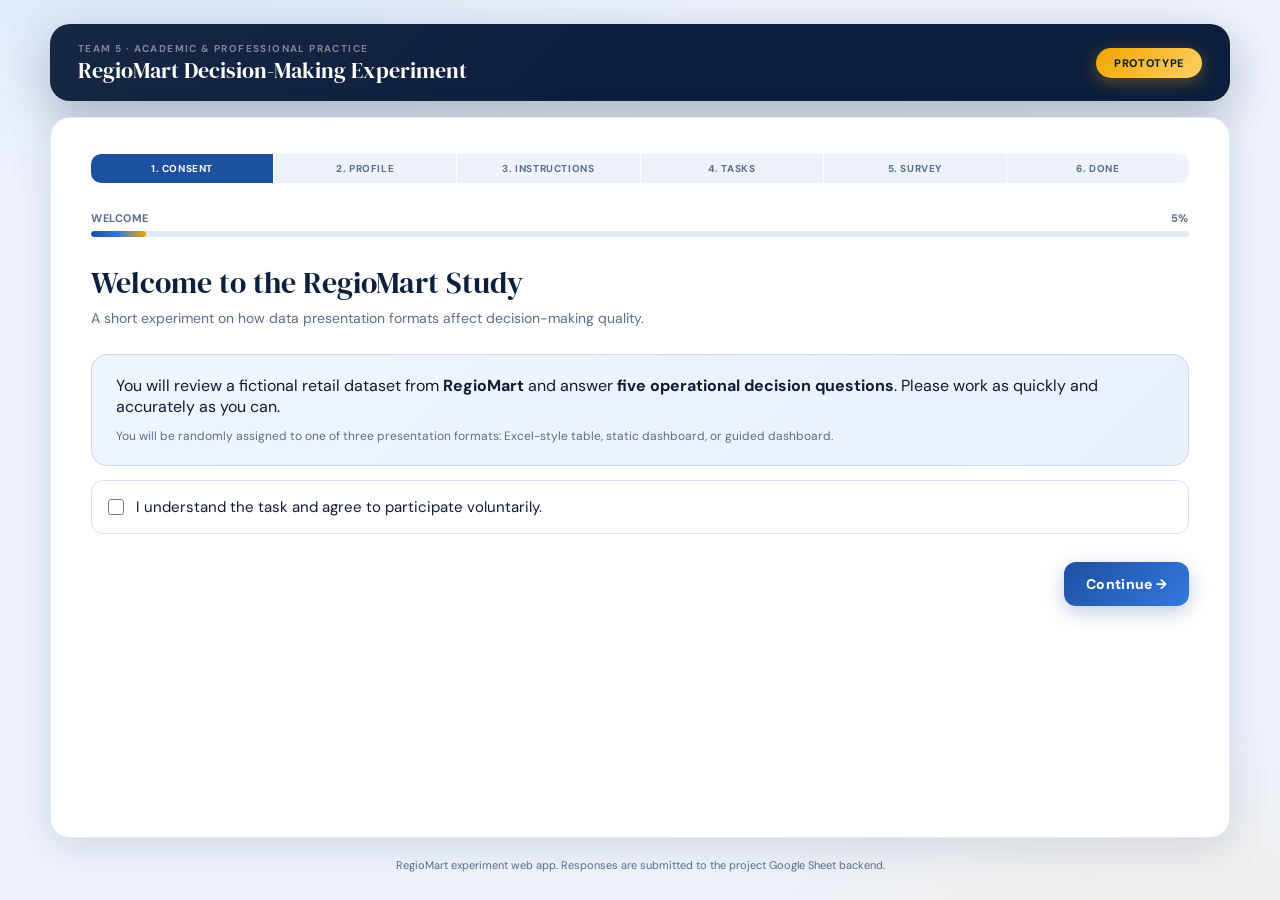
==== index.html @ dd73ac71 "Add files via upload" ====
<!DOCTYPE html>
<html lang="en">
<head>
<meta charset="UTF-8"/>
<meta name="viewport" content="width=device-width, initial-scale=1.0"/>
<title>RegioMart Decision-Making Experiment</title>
<link href="https://fonts.googleapis.com/css2?family=DM+Serif+Display:ital@0;1&family=DM+Sans:opsz,wght@9..40,300;9..40,400;9..40,500;9..40,700;9..40,800&display=swap" rel="stylesheet"/>
<style>
:root{
  --navy:#0d1f3c;
  --navy2:#162b50;
  --blue:#1e50a0;
  --blue2:#3478e0;
  --accent:#f0a500;
  --accent2:#ffd166;
  --teal:#0f9a8a;
  --rose:#e84855;
  --light:#f5f8ff;
  --mid:#d6e0f5;
  --text:#0f1c33;
  --muted:#5a6e8c;
  --card:#ffffff;
  --radius:20px;
  --shadow:0 8px 40px rgba(13,31,60,.13);
  --shadow-sm:0 2px 12px rgba(13,31,60,.08);
  --green:#10b981;
  --orange:#f59e0b;
  --red:#ef4444;
}
*{box-sizing:border-box;margin:0;padding:0}
html{scroll-behavior:smooth}
body{font-family:'DM Sans',system-ui,sans-serif;background:#eef3fc;color:var(--text);min-height:100vh;overflow-x:hidden}

/* ── ANIMATED BACKGROUND ── */
body::before{
  content:'';position:fixed;inset:0;z-index:-1;
  background:
    radial-gradient(ellipse 80% 60% at 10% -20%,rgba(52,120,224,.14) 0%,transparent 70%),
    radial-gradient(ellipse 60% 50% at 90% 110%,rgba(240,165,0,.10) 0%,transparent 60%),
    radial-gradient(ellipse 50% 70% at 60% 50%,rgba(15,154,138,.06) 0%,transparent 70%),
    #eef3fc;
}

/* ── SHELL ── */
.app-shell{max-width:1220px;margin:0 auto;min-height:100vh;padding:24px 20px;display:flex;flex-direction:column;gap:16px}

/* ── HEADER ── */
header{
  display:flex;align-items:center;justify-content:space-between;gap:16px;
  padding:18px 28px;background:var(--navy);
  border-radius:var(--radius);box-shadow:0 16px 48px rgba(13,31,60,.28);
  position:relative;overflow:hidden;
}
header::after{content:'';position:absolute;inset:0;background:linear-gradient(135deg,rgba(255,255,255,.04) 0%,transparent 50%);pointer-events:none}
.header-logo{display:flex;flex-direction:column;gap:2px}
.eyebrow{font-size:10px;font-weight:700;letter-spacing:.14em;text-transform:uppercase;color:rgba(255,255,255,.45)}
h1{font-family:'DM Serif Display',Georgia,serif;font-size:22px;color:#fff;font-weight:400;line-height:1.2}
.badge{
  padding:8px 18px;border-radius:999px;
  background:linear-gradient(135deg,var(--accent),var(--accent2));
  font-weight:800;font-size:11px;letter-spacing:.06em;text-transform:uppercase;
  color:var(--navy);white-space:nowrap;box-shadow:0 4px 16px rgba(240,165,0,.35);
}

/* ── MAIN CARD ── */
main{
  background:var(--card);border:1px solid rgba(214,224,245,.7);
  border-radius:var(--radius);box-shadow:var(--shadow);
  padding:36px 40px;flex:1;min-height:540px;
  animation:fadeUp .45s cubic-bezier(.22,1,.36,1) both;
}
@keyframes fadeUp{from{opacity:0;transform:translateY(16px)}to{opacity:1;transform:translateY(0)}}
main.flash{animation:fadeUp .35s cubic-bezier(.22,1,.36,1) both}

/* ── FOOTER ── */
footer{font-size:11px;color:var(--muted);text-align:center;padding:4px}

/* ── PROGRESS ── */
.progress-wrap{margin-bottom:28px}
.progress-label{display:flex;justify-content:space-between;font-size:11px;font-weight:700;color:var(--muted);letter-spacing:.05em;text-transform:uppercase;margin-bottom:6px}
.progress{height:6px;background:#e2eaf8;border-radius:999px;overflow:hidden}
.progress>div{height:100%;background:linear-gradient(90deg,var(--blue),var(--blue2),var(--accent));transition:width .6s cubic-bezier(.22,1,.36,1);border-radius:999px}

/* ── SECTION HEADING ── */
.section-head{margin-bottom:24px}
.section-head h2{font-family:'DM Serif Display',Georgia,serif;font-size:30px;font-weight:400;color:var(--navy);line-height:1.2;margin-bottom:6px}
.section-head p{color:var(--muted);font-size:14px;line-height:1.6}

/* ── CARDS ── */
.card{border-radius:16px;padding:20px 24px;margin:14px 0}
.card-info{background:linear-gradient(135deg,#f0f6ff,#e8f0fd);border:1px solid #c9dafb}
.card-warn{background:linear-gradient(135deg,#fffbf0,#fff4d6);border:1px solid #fde68a}
.card-success{background:linear-gradient(135deg,#f0fdf8,#dcfce7);border:1px solid #86efac}
.card-navy{background:var(--navy);color:#fff;border:none}
.card-navy .small{color:rgba(255,255,255,.55)}

/* ── FORM ELEMENTS ── */
label.field-label{display:block;font-weight:700;font-size:13px;letter-spacing:.03em;color:var(--navy);margin:18px 0 6px}
input[type="number"],input[type="text"],select,textarea{
  width:100%;padding:11px 14px;
  border:1.5px solid #d0dbf0;border-radius:12px;
  font-size:14px;font-family:inherit;color:var(--text);
  background:white;transition:border-color .2s,box-shadow .2s;outline:none;
  -webkit-appearance:none;appearance:none;
}
input[type="number"]:focus,select:focus,textarea:focus{border-color:var(--blue2);box-shadow:0 0 0 3px rgba(52,120,224,.12)}
input[type="range"]{padding:0;border:none;background:none;cursor:pointer;accent-color:var(--blue2)}
.range-row{display:flex;align-items:center;gap:10px}
.range-val{font-weight:800;color:var(--blue2);min-width:20px;text-align:center;font-size:16px}
input[type="checkbox"],input[type="radio"]{accent-color:var(--blue2);width:16px;height:16px;cursor:pointer;flex-shrink:0}
.grid{display:grid;grid-template-columns:repeat(2,1fr);gap:20px}
.grid3{display:grid;grid-template-columns:repeat(3,1fr);gap:16px}

/* ── RADIO GROUP ── */
.radio-group{display:flex;flex-direction:column;gap:8px;margin:12px 0}
.radio-option{
  display:flex;align-items:center;gap:12px;padding:12px 16px;
  border:1.5px solid #d6e0f5;border-radius:12px;cursor:pointer;
  transition:all .18s;background:white;font-size:14px;font-weight:500;
}
.radio-option:hover{border-color:var(--blue2);background:#f5f8ff}
.radio-option input[type="radio"]:checked ~ span{color:var(--blue2);font-weight:700}
.radio-option:has(input:checked){border-color:var(--blue2);background:linear-gradient(135deg,#f5f8ff,#eaf0fc);box-shadow:0 0 0 3px rgba(52,120,224,.1)}
.consent-row{display:flex;align-items:center;gap:12px;padding:16px;border:1.5px solid #d6e0f5;border-radius:12px;cursor:pointer;font-size:15px;background:white;transition:all .18s}
.consent-row:hover{border-color:var(--blue2);background:#f5f8ff}
.consent-row:has(input:checked){border-color:var(--teal);background:#f0fdf8}

/* ── ACTIONS ── */
.actions{display:flex;gap:12px;justify-content:flex-end;margin-top:28px;flex-wrap:wrap}
button{
  border:0;border-radius:12px;padding:13px 22px;
  font-weight:800;font-size:14px;cursor:pointer;
  font-family:inherit;letter-spacing:.02em;
  background:linear-gradient(135deg,var(--blue),var(--blue2));
  color:white;box-shadow:0 6px 20px rgba(30,80,160,.28);
  transition:all .18s;
}
button:hover{transform:translateY(-1px);box-shadow:0 10px 28px rgba(30,80,160,.38)}
button:active{transform:translateY(0)}
button.secondary{background:white;color:var(--blue);border:1.5px solid #d6e0f5;box-shadow:var(--shadow-sm)}
button.secondary:hover{background:#f5f8ff;box-shadow:0 6px 18px rgba(13,31,60,.12)}
button.accent-btn{background:linear-gradient(135deg,var(--accent),var(--accent2));color:var(--navy);box-shadow:0 6px 20px rgba(240,165,0,.32)}
button:disabled{opacity:.4;cursor:not-allowed;transform:none}

/* ── SMALL TEXT ── */
.small{font-size:12px;color:var(--muted);line-height:1.5}
.caption{font-size:11px;color:var(--muted);font-weight:600;text-transform:uppercase;letter-spacing:.08em}

/* ── TABLE ── */
.table-wrap{max-height:450px;overflow:auto;border:1.5px solid #d6e0f5;border-radius:14px;background:white;margin-top:8px}
.table-wrap::-webkit-scrollbar{width:6px;height:6px}
.table-wrap::-webkit-scrollbar-track{background:#f0f4fa}
.table-wrap::-webkit-scrollbar-thumb{background:#b0c0de;border-radius:3px}
table{border-collapse:collapse;width:100%;font-size:12.5px}
thead th{position:sticky;top:0;background:var(--navy);color:white;padding:10px 12px;border-right:1px solid rgba(255,255,255,.12);text-align:left;z-index:2;font-weight:700;letter-spacing:.04em;font-size:11px;text-transform:uppercase}
thead th:last-child{border-right:none}
td{padding:8px 12px;border-bottom:1px solid #eef2fb;text-align:right;white-space:nowrap;font-size:13px;font-variant-numeric:tabular-nums}
td.left{text-align:left}
tr:nth-child(even) td{background:#f8faff}
tr:hover td{background:#eef3fc}
.table-info{display:flex;align-items:center;gap:8px;font-size:12px;color:var(--muted);margin-bottom:8px}
.table-info span{background:#e8f0fd;padding:3px 10px;border-radius:999px;font-weight:700;color:var(--blue)}

/* ── DASHBOARD ── */
.dashboard{display:grid;grid-template-columns:repeat(2,1fr);gap:16px;margin-top:10px}
.chart-card{border:1.5px solid #dbe8f8;border-radius:16px;padding:18px;background:white;box-shadow:var(--shadow-sm)}
.chart-title{font-weight:800;color:var(--navy);font-size:14px;margin-bottom:2px}
.chart-sub{font-size:11px;color:var(--muted);margin-bottom:14px;font-weight:500}

/* ── BAR CHART ── */
.bar-row{display:grid;grid-template-columns:110px 1fr 80px;gap:8px;align-items:center;margin:7px 0;font-size:12px}
.bar-track{height:24px;background:#eef2fb;border-radius:999px;overflow:hidden;position:relative}
.bar{height:100%;border-radius:999px;position:relative;transition:width .8s cubic-bezier(.22,1,.36,1)}
.bar-positive{background:linear-gradient(90deg,var(--blue),var(--blue2))}
.bar-negative{background:linear-gradient(90deg,var(--rose),#f87171)}
.bar-val{font-weight:700;text-align:right;font-variant-numeric:tabular-nums;font-size:12px;color:var(--navy)}

/* ── LINE CHART (SVG-based) ── */
.line-chart-svg{width:100%;height:160px}

/* ── KPI GRID ── */
.kpi-grid{display:grid;grid-template-columns:repeat(2,1fr);gap:10px}
.kpi{border:1.5px solid #e2eaf8;border-radius:14px;padding:14px;background:linear-gradient(135deg,#f8faff,white)}
.kpi span{display:block;font-size:11px;color:var(--muted);font-weight:600;text-transform:uppercase;letter-spacing:.06em;margin-bottom:4px}
.kpi strong{font-size:22px;font-family:'DM Serif Display',serif;color:var(--navy);font-weight:400}
.kpi.highlight{border-color:var(--accent);background:linear-gradient(135deg,#fffbf0,white)}
.kpi.highlight strong{color:var(--orange)}

/* ── TABS ── */
.tabs{display:flex;gap:8px;flex-wrap:wrap;margin:0 0 16px;padding:6px;background:#f0f4fd;border-radius:14px}
.tab{
  background:transparent;color:var(--muted);box-shadow:none;
  border:none;padding:9px 18px;font-size:13px;font-weight:700;
  border-radius:10px;transition:all .18s;
}
.tab:hover{background:white;color:var(--navy);transform:none;box-shadow:var(--shadow-sm)}
.tab.active{background:white;color:var(--navy);box-shadow:var(--shadow-sm)}

/* ── TASK LAYOUT ── */
.task-layout{display:grid;grid-template-columns:minmax(0,1.5fr) 340px;gap:20px;align-items:start}
.question-box{
  position:sticky;top:16px;
  border:2px solid var(--blue);border-radius:20px;padding:24px;background:white;
  box-shadow:0 12px 40px rgba(30,80,160,.14);
}
.question-box .q-badge{
  display:inline-block;font-size:10px;font-weight:800;letter-spacing:.1em;text-transform:uppercase;
  background:var(--blue);color:white;padding:4px 12px;border-radius:999px;margin-bottom:12px;
}
.question-box h2{font-family:'DM Serif Display',serif;font-size:18px;color:var(--navy);margin-bottom:10px;line-height:1.4;font-weight:400}
.question-box .q-text{font-size:13.5px;line-height:1.65;color:var(--text);margin-bottom:16px}

/* ── LIKERT ── */
.likert-table{border:1.5px solid #d6e0f5;border-radius:14px;overflow:hidden;margin-bottom:10px}
.likert-head{display:grid;grid-template-columns:1fr repeat(7,46px);gap:0;background:var(--navy);color:white;padding:10px 12px;font-size:11px;font-weight:700;text-transform:uppercase;letter-spacing:.05em}
.likert-head .scale-labels{display:contents}
.likert-line{display:grid;grid-template-columns:1fr repeat(7,46px);gap:0;align-items:center;border-bottom:1px solid #e5ebf8;padding:12px}
.likert-line:last-child{border-bottom:none}
.likert-line:nth-child(even){background:#f8faff}
.likert-line .stmt{font-size:13px;font-weight:500;padding-right:12px;line-height:1.4}
.likert-line label{display:flex;flex-direction:column;align-items:center;gap:4px;cursor:pointer;font-size:11px;color:var(--muted);font-weight:600}
.likert-line label input{margin:0}
.likert-line label:has(input:checked){color:var(--blue2)}
.likert-line label:has(input:checked) input{transform:scale(1.3)}

/* ── RESULT BOX ── */
.result-box{
  background:var(--navy);border-radius:14px;padding:18px;
  white-space:pre-wrap;font-family:'Courier New',monospace;font-size:11.5px;
  color:#7dd3fc;max-height:280px;overflow:auto;line-height:1.7;
}
.result-box::-webkit-scrollbar{width:5px}
.result-box::-webkit-scrollbar-thumb{background:#3478e0;border-radius:3px}

/* ── SCORE DISPLAY ── */
.score-ring{position:relative;width:100px;height:100px;margin:0 auto 16px}
.score-ring svg{transform:rotate(-90deg)}
.score-ring .score-num{
  position:absolute;inset:0;display:flex;flex-direction:column;
  align-items:center;justify-content:center;
  font-family:'DM Serif Display',serif;font-size:28px;color:var(--navy);
}
.score-ring .score-num small{font-family:'DM Sans',sans-serif;font-size:11px;color:var(--muted);font-weight:700}
.accuracy-pills{display:flex;gap:8px;flex-wrap:wrap;margin-top:10px}
.pill{padding:5px 12px;border-radius:999px;font-size:11px;font-weight:700}
.pill-correct{background:#dcfce7;color:#166534}
.pill-wrong{background:#fee2e2;color:#991b1b}

/* ── STEP INDICATOR ── */
.step-row{display:flex;gap:0;margin-bottom:28px;overflow:hidden;border-radius:10px}
.step{flex:1;text-align:center;padding:8px 4px;font-size:10px;font-weight:700;letter-spacing:.06em;text-transform:uppercase;color:var(--muted);background:#eef2fb;transition:all .3s;border-right:1px solid white}
.step:last-child{border-right:none}
.step.done{background:#dbe8fd;color:var(--blue2)}
.step.active{background:var(--blue);color:white}

/* ── STORE MATRIX (task 3 helper) ── */
.matrix-row{display:grid;grid-template-columns:120px 1fr 1fr;gap:8px;align-items:center;font-size:12px;margin:6px 0}
.matrix-label{font-weight:700;color:var(--navy)}
.matrix-bar-wrap{position:relative;height:20px;background:#eef2fb;border-radius:999px;overflow:hidden}
.matrix-bar{height:100%;border-radius:999px;transition:width .8s cubic-bezier(.22,1,.36,1)}
.matrix-bar-g{background:linear-gradient(90deg,#10b981,#34d399)}
.matrix-bar-m{background:linear-gradient(90deg,var(--blue),var(--blue2))}
.above-avg{background:#dcfce7!important}
.below-avg{background:#fee2e2!important}
.avg-line{position:absolute;top:0;bottom:0;width:2px;background:rgba(0,0,0,.25);z-index:2}

/* ── TOOLTIPS ── */
[title]{cursor:help}

/* ── MEDIA QUERIES ── */
@media(max-width:900px){
  .grid,.grid3,.dashboard,.task-layout{grid-template-columns:1fr}
  .question-box{position:static}
  main{padding:24px 20px}
  h1{font-size:18px}
  .likert-head,.likert-line{grid-template-columns:1fr repeat(7,34px)}
}
@media(max-width:600px){
  .step span{display:none}
  .likert-head,.likert-line{grid-template-columns:1fr repeat(7,30px)}
}
</style>
</head>
<body>
<div class="app-shell">
  <header>
    <div class="header-logo">
      <p class="eyebrow">Team 5 · Academic &amp; Professional Practice</p>
      <h1>RegioMart Decision-Making Experiment</h1>
    </div>
    <div class="badge" id="conditionBadge">Prototype</div>
  </header>
  <main id="app"></main>
  <footer>RegioMart experiment web app. Responses are submitted to the project Google Sheet backend.</footer>
</div>

<script>
/* ─── BACKEND ─── */
const BACKEND_URL = "https://script.google.com/macros/s/AKfycbzRyeLxjzHSgNPFyncv-MfCMDbLCQV4NZy-WnodPyzgGUsQu6GjiVgRd9yRqo3adKxP/exec";

/* ─── DATA ─── */
const REGIOMART_DATA=[{"Store":"Bremen-1","Region":"North","Month":"Jan","ProductCategory":"Electronics","UnitsSold":454,"Revenue":90800,"Costs":63560,"Inventory":161},{"Store":"Bremen-1","Region":"North","Month":"Jan","ProductCategory":"Apparel","UnitsSold":609,"Revenue":30450,"Costs":18270,"Inventory":225},{"Store":"Bremen-1","Region":"North","Month":"Jan","ProductCategory":"Groceries","UnitsSold":2163,"Revenue":21630,"Costs":17304,"Inventory":396},{"Store":"Bremen-1","Region":"North","Month":"Jan","ProductCategory":"Home","UnitsSold":293,"Revenue":23440,"Costs":16408,"Inventory":164},{"Store":"Bremen-1","Region":"North","Month":"Feb","ProductCategory":"Electronics","UnitsSold":429,"Revenue":85800,"Costs":60060,"Inventory":187},{"Store":"Bremen-1","Region":"North","Month":"Feb","ProductCategory":"Apparel","UnitsSold":583,"Revenue":29150,"Costs":17490,"Inventory":215},{"Store":"Bremen-1","Region":"North","Month":"Feb","ProductCategory":"Groceries","UnitsSold":2163,"Revenue":21630,"Costs":17304,"Inventory":422},{"Store":"Bremen-1","Region":"North","Month":"Feb","ProductCategory":"Home","UnitsSold":292,"Revenue":23360,"Costs":16352,"Inventory":165},{"Store":"Bremen-1","Region":"North","Month":"Mar","ProductCategory":"Electronics","UnitsSold":422,"Revenue":84400,"Costs":59080,"Inventory":194},{"Store":"Bremen-1","Region":"North","Month":"Mar","ProductCategory":"Apparel","UnitsSold":597,"Revenue":29850,"Costs":17910,"Inventory":238},{"Store":"Bremen-1","Region":"North","Month":"Mar","ProductCategory":"Groceries","UnitsSold":2212,"Revenue":22120,"Costs":17696,"Inventory":390},{"Store":"Bremen-1","Region":"North","Month":"Mar","ProductCategory":"Home","UnitsSold":295,"Revenue":23600,"Costs":16520,"Inventory":140},{"Store":"Bremen-1","Region":"North","Month":"Apr","ProductCategory":"Electronics","UnitsSold":424,"Revenue":84800,"Costs":59360,"Inventory":181},{"Store":"Bremen-1","Region":"North","Month":"Apr","ProductCategory":"Apparel","UnitsSold":592,"Revenue":29600,"Costs":17760,"Inventory":223},{"Store":"Bremen-1","Region":"North","Month":"Apr","ProductCategory":"Groceries","UnitsSold":2260,"Revenue":22600,"Costs":18080,"Inventory":411},{"Store":"Bremen-1","Region":"North","Month":"Apr","ProductCategory":"Home","UnitsSold":283,"Revenue":22640,"Costs":15848,"Inventory":154},{"Store":"Bremen-1","Region":"North","Month":"May","ProductCategory":"Electronics","UnitsSold":399,"Revenue":79800,"Costs":55860,"Inventory":182},{"Store":"Bremen-1","Region":"North","Month":"May","ProductCategory":"Apparel","UnitsSold":604,"Revenue":30200,"Costs":18120,"Inventory":212},{"Store":"Bremen-1","Region":"North","Month":"May","ProductCategory":"Groceries","UnitsSold":2230,"Revenue":22300,"Costs":17840,"Inventory":424},{"Store":"Bremen-1","Region":"North","Month":"May","ProductCategory":"Home","UnitsSold":283,"Revenue":22640,"Costs":15848,"Inventory":154},{"Store":"Bremen-1","Region":"North","Month":"Jun","ProductCategory":"Electronics","UnitsSold":389,"Revenue":77800,"Costs":54460,"Inventory":178},{"Store":"Bremen-1","Region":"North","Month":"Jun","ProductCategory":"Apparel","UnitsSold":612,"Revenue":30600,"Costs":18360,"Inventory":249},{"Store":"Bremen-1","Region":"North","Month":"Jun","ProductCategory":"Groceries","UnitsSold":2251,"Revenue":22510,"Costs":18008,"Inventory":413},{"Store":"Bremen-1","Region":"North","Month":"Jun","ProductCategory":"Home","UnitsSold":291,"Revenue":23280,"Costs":16296,"Inventory":134},{"Store":"Bremen-1","Region":"North","Month":"Jul","ProductCategory":"Electronics","UnitsSold":378,"Revenue":75600,"Costs":52920,"Inventory":174},{"Store":"Bremen-1","Region":"North","Month":"Jul","ProductCategory":"Apparel","UnitsSold":610,"Revenue":30500,"Costs":18300,"Inventory":215},{"Store":"Bremen-1","Region":"North","Month":"Jul","ProductCategory":"Groceries","UnitsSold":2247,"Revenue":22470,"Costs":17976,"Inventory":396},{"Store":"Bremen-1","Region":"North","Month":"Jul","ProductCategory":"Home","UnitsSold":288,"Revenue":23040,"Costs":16128,"Inventory":159},{"Store":"Bremen-1","Region":"North","Month":"Aug","ProductCategory":"Electronics","UnitsSold":381,"Revenue":76200,"Costs":53340,"Inventory":183},{"Store":"Bremen-1","Region":"North","Month":"Aug","ProductCategory":"Apparel","UnitsSold":588,"Revenue":29400,"Costs":17640,"Inventory":232},{"Store":"Bremen-1","Region":"North","Month":"Aug","ProductCategory":"Groceries","UnitsSold":2162,"Revenue":21620,"Costs":17296,"Inventory":407},{"Store":"Bremen-1","Region":"North","Month":"Aug","ProductCategory":"Home","UnitsSold":294,"Revenue":23520,"Costs":16464,"Inventory":134},{"Store":"Bremen-1","Region":"North","Month":"Sep","ProductCategory":"Electronics","UnitsSold":371,"Revenue":74200,"Costs":51940,"Inventory":170},{"Store":"Bremen-1","Region":"North","Month":"Sep","ProductCategory":"Apparel","UnitsSold":601,"Revenue":30050,"Costs":18030,"Inventory":225},{"Store":"Bremen-1","Region":"North","Month":"Sep","ProductCategory":"Groceries","UnitsSold":2156,"Revenue":21560,"Costs":17248,"Inventory":414},{"Store":"Bremen-1","Region":"North","Month":"Sep","ProductCategory":"Home","UnitsSold":286,"Revenue":22880,"Costs":16016,"Inventory":170},{"Store":"Bremen-1","Region":"North","Month":"Oct","ProductCategory":"Electronics","UnitsSold":362,"Revenue":72400,"Costs":50680,"Inventory":174},{"Store":"Bremen-1","Region":"North","Month":"Oct","ProductCategory":"Apparel","UnitsSold":607,"Revenue":30350,"Costs":18210,"Inventory":213},{"Store":"Bremen-1","Region":"North","Month":"Oct","ProductCategory":"Groceries","UnitsSold":2164,"Revenue":21640,"Costs":17312,"Inventory":1025},{"Store":"Bremen-1","Region":"North","Month":"Oct","ProductCategory":"Home","UnitsSold":295,"Revenue":23600,"Costs":16520,"Inventory":155},{"Store":"Bremen-1","Region":"North","Month":"Nov","ProductCategory":"Electronics","UnitsSold":343,"Revenue":68600,"Costs":48020,"Inventory":173},{"Store":"Bremen-1","Region":"North","Month":"Nov","ProductCategory":"Apparel","UnitsSold":615,"Revenue":30750,"Costs":18450,"Inventory":246},{"Store":"Bremen-1","Region":"North","Month":"Nov","ProductCategory":"Groceries","UnitsSold":2250,"Revenue":22500,"Costs":18000,"Inventory":410},{"Store":"Bremen-1","Region":"North","Month":"Nov","ProductCategory":"Home","UnitsSold":285,"Revenue":22800,"Costs":15960,"Inventory":161},{"Store":"Bremen-1","Region":"North","Month":"Dec","ProductCategory":"Electronics","UnitsSold":335,"Revenue":67000,"Costs":46900,"Inventory":189},{"Store":"Bremen-1","Region":"North","Month":"Dec","ProductCategory":"Apparel","UnitsSold":587,"Revenue":29350,"Costs":17610,"Inventory":218},{"Store":"Bremen-1","Region":"North","Month":"Dec","ProductCategory":"Groceries","UnitsSold":2167,"Revenue":21670,"Costs":17336,"Inventory":425},{"Store":"Bremen-1","Region":"North","Month":"Dec","ProductCategory":"Home","UnitsSold":291,"Revenue":23280,"Costs":16296,"Inventory":167},{"Store":"Hamburg-1","Region":"North","Month":"Jan","ProductCategory":"Electronics","UnitsSold":470,"Revenue":94000,"Costs":62980,"Inventory":197},{"Store":"Hamburg-1","Region":"North","Month":"Jan","ProductCategory":"Apparel","UnitsSold":626,"Revenue":31300,"Costs":17841,"Inventory":224},{"Store":"Hamburg-1","Region":"North","Month":"Jan","ProductCategory":"Groceries","UnitsSold":2178,"Revenue":21780,"Costs":17424,"Inventory":412},{"Store":"Hamburg-1","Region":"North","Month":"Jan","ProductCategory":"Home","UnitsSold":298,"Revenue":23840,"Costs":16688,"Inventory":166},{"Store":"Hamburg-1","Region":"North","Month":"Feb","ProductCategory":"Electronics","UnitsSold":458,"Revenue":91600,"Costs":61372,"Inventory":188},{"Store":"Hamburg-1","Region":"North","Month":"Feb","ProductCategory":"Apparel","UnitsSold":607,"Revenue":30350,"Costs":17300,"Inventory":219},{"Store":"Hamburg-1","Region":"North","Month":"Feb","ProductCategory":"Groceries","UnitsSold":2195,"Revenue":21950,"Costs":17560,"Inventory":405},{"Store":"Hamburg-1","Region":"North","Month":"Feb","ProductCategory":"Home","UnitsSold":297,"Revenue":23760,"Costs":16632,"Inventory":140},{"Store":"Hamburg-1","Region":"North","Month":"Mar","ProductCategory":"Electronics","UnitsSold":454,"Revenue":90800,"Costs":60836,"Inventory":196},{"Store":"Hamburg-1","Region":"North","Month":"Mar","ProductCategory":"Apparel","UnitsSold":618,"Revenue":30900,"Costs":17613,"Inventory":231},{"Store":"Hamburg-1","Region":"North","Month":"Mar","ProductCategory":"Groceries","UnitsSold":2218,"Revenue":22180,"Costs":17744,"Inventory":399},{"Store":"Hamburg-1","Region":"North","Month":"Mar","ProductCategory":"Home","UnitsSold":304,"Revenue":24320,"Costs":17024,"Inventory":145},{"Store":"Hamburg-1","Region":"North","Month":"Apr","ProductCategory":"Electronics","UnitsSold":449,"Revenue":89800,"Costs":60166,"Inventory":178},{"Store":"Hamburg-1","Region":"North","Month":"Apr","ProductCategory":"Apparel","UnitsSold":611,"Revenue":30550,"Costs":17414,"Inventory":223},{"Store":"Hamburg-1","Region":"North","Month":"Apr","ProductCategory":"Groceries","UnitsSold":2245,"Revenue":22450,"Costs":17960,"Inventory":408},{"Store":"Hamburg-1","Region":"North","Month":"Apr","ProductCategory":"Home","UnitsSold":295,"Revenue":23600,"Costs":16520,"Inventory":162},{"Store":"Hamburg-1","Region":"North","Month":"May","ProductCategory":"Electronics","UnitsSold":438,"Revenue":87600,"Costs":58692,"Inventory":192},{"Store":"Hamburg-1","Region":"North","Month":"May","ProductCategory":"Apparel","UnitsSold":622,"Revenue":31100,"Costs":17727,"Inventory":216},{"Store":"Hamburg-1","Region":"North","Month":"May","ProductCategory":"Groceries","UnitsSold":2231,"Revenue":22310,"Costs":17848,"Inventory":423},{"Store":"Hamburg-1","Region":"North","Month":"May","ProductCategory":"Home","UnitsSold":301,"Revenue":24080,"Costs":16856,"Inventory":150},{"Store":"Hamburg-1","Region":"North","Month":"Jun","ProductCategory":"Electronics","UnitsSold":432,"Revenue":86400,"Costs":57888,"Inventory":185},{"Store":"Hamburg-1","Region":"North","Month":"Jun","ProductCategory":"Apparel","UnitsSold":624,"Revenue":31200,"Costs":17784,"Inventory":240},{"Store":"Hamburg-1","Region":"North","Month":"Jun","ProductCategory":"Groceries","UnitsSold":2228,"Revenue":22280,"Costs":17824,"Inventory":411},{"Store":"Hamburg-1","Region":"North","Month":"Jun","ProductCategory":"Home","UnitsSold":299,"Revenue":23920,"Costs":16744,"Inventory":139},{"Store":"Hamburg-1","Region":"North","Month":"Jul","ProductCategory":"Electronics","UnitsSold":440,"Revenue":88000,"Costs":58960,"Inventory":180},{"Store":"Hamburg-1","Region":"North","Month":"Jul","ProductCategory":"Apparel","UnitsSold":632,"Revenue":31600,"Costs":18012,"Inventory":220},{"Store":"Hamburg-1","Region":"North","Month":"Jul","ProductCategory":"Groceries","UnitsSold":2214,"Revenue":22140,"Costs":17712,"Inventory":407},{"Store":"Hamburg-1","Region":"North","Month":"Jul","ProductCategory":"Home","UnitsSold":302,"Revenue":24160,"Costs":16912,"Inventory":156},{"Store":"Hamburg-1","Region":"North","Month":"Aug","ProductCategory":"Electronics","UnitsSold":435,"Revenue":87000,"Costs":58290,"Inventory":188},{"Store":"Hamburg-1","Region":"North","Month":"Aug","ProductCategory":"Apparel","UnitsSold":625,"Revenue":31250,"Costs":17813,"Inventory":235},{"Store":"Hamburg-1","Region":"North","Month":"Aug","ProductCategory":"Groceries","UnitsSold":2207,"Revenue":22070,"Costs":17656,"Inventory":399},{"Store":"Hamburg-1","Region":"North","Month":"Aug","ProductCategory":"Home","UnitsSold":297,"Revenue":23760,"Costs":16632,"Inventory":141},{"Store":"Hamburg-1","Region":"North","Month":"Sep","ProductCategory":"Electronics","UnitsSold":428,"Revenue":85600,"Costs":57352,"Inventory":175},{"Store":"Hamburg-1","Region":"North","Month":"Sep","ProductCategory":"Apparel","UnitsSold":619,"Revenue":30950,"Costs":17642,"Inventory":222},{"Store":"Hamburg-1","Region":"North","Month":"Sep","ProductCategory":"Groceries","UnitsSold":2195,"Revenue":21950,"Costs":17560,"Inventory":412},{"Store":"Hamburg-1","Region":"North","Month":"Sep","ProductCategory":"Home","UnitsSold":294,"Revenue":23520,"Costs":16464,"Inventory":168},{"Store":"Hamburg-1","Region":"North","Month":"Oct","ProductCategory":"Electronics","UnitsSold":420,"Revenue":84000,"Costs":56280,"Inventory":183},{"Store":"Hamburg-1","Region":"North","Month":"Oct","ProductCategory":"Apparel","UnitsSold":614,"Revenue":30700,"Costs":17499,"Inventory":210},{"Store":"Hamburg-1","Region":"North","Month":"Oct","ProductCategory":"Groceries","UnitsSold":2202,"Revenue":22020,"Costs":17616,"Inventory":402},{"Store":"Hamburg-1","Region":"North","Month":"Oct","ProductCategory":"Home","UnitsSold":298,"Revenue":23840,"Costs":16688,"Inventory":157},{"Store":"Hamburg-1","Region":"North","Month":"Nov","ProductCategory":"Electronics","UnitsSold":408,"Revenue":81600,"Costs":54672,"Inventory":178},{"Store":"Hamburg-1","Region":"North","Month":"Nov","ProductCategory":"Apparel","UnitsSold":620,"Revenue":31000,"Costs":17670,"Inventory":242},{"Store":"Hamburg-1","Region":"North","Month":"Nov","ProductCategory":"Groceries","UnitsSold":2220,"Revenue":22200,"Costs":17760,"Inventory":408},{"Store":"Hamburg-1","Region":"North","Month":"Nov","ProductCategory":"Home","UnitsSold":291,"Revenue":23280,"Costs":16296,"Inventory":165},{"Store":"Hamburg-1","Region":"North","Month":"Dec","ProductCategory":"Electronics","UnitsSold":398,"Revenue":79600,"Costs":53332,"Inventory":192},{"Store":"Hamburg-1","Region":"North","Month":"Dec","ProductCategory":"Apparel","UnitsSold":610,"Revenue":30500,"Costs":17385,"Inventory":225},{"Store":"Hamburg-1","Region":"North","Month":"Dec","ProductCategory":"Groceries","UnitsSold":2180,"Revenue":21800,"Costs":17440,"Inventory":418},{"Store":"Hamburg-1","Region":"North","Month":"Dec","ProductCategory":"Home","UnitsSold":296,"Revenue":23680,"Costs":16576,"Inventory":160},{"Store":"Frankfurt-1","Region":"Central","Month":"Jan","ProductCategory":"Electronics","UnitsSold":461,"Revenue":92200,"Costs":64540,"Inventory":188},{"Store":"Frankfurt-1","Region":"Central","Month":"Jan","ProductCategory":"Apparel","UnitsSold":598,"Revenue":29900,"Costs":17940,"Inventory":220},{"Store":"Frankfurt-1","Region":"Central","Month":"Jan","ProductCategory":"Groceries","UnitsSold":2174,"Revenue":21740,"Costs":17392,"Inventory":402},{"Store":"Frankfurt-1","Region":"Central","Month":"Jan","ProductCategory":"Home","UnitsSold":291,"Revenue":23280,"Costs":16296,"Inventory":155},{"Store":"Frankfurt-1","Region":"Central","Month":"Feb","ProductCategory":"Electronics","UnitsSold":448,"Revenue":89600,"Costs":62720,"Inventory":180},{"Store":"Frankfurt-1","Region":"Central","Month":"Feb","ProductCategory":"Apparel","UnitsSold":590,"Revenue":29500,"Costs":17700,"Inventory":215},{"Store":"Frankfurt-1","Region":"Central","Month":"Feb","ProductCategory":"Groceries","UnitsSold":2181,"Revenue":21810,"Costs":17448,"Inventory":415},{"Store":"Frankfurt-1","Region":"Central","Month":"Feb","ProductCategory":"Home","UnitsSold":287,"Revenue":22960,"Costs":16072,"Inventory":142},{"Store":"Frankfurt-1","Region":"Central","Month":"Mar","ProductCategory":"Electronics","UnitsSold":440,"Revenue":88000,"Costs":61600,"Inventory":193},{"Store":"Frankfurt-1","Region":"Central","Month":"Mar","ProductCategory":"Apparel","UnitsSold":601,"Revenue":30050,"Costs":18030,"Inventory":230},{"Store":"Frankfurt-1","Region":"Central","Month":"Mar","ProductCategory":"Groceries","UnitsSold":2204,"Revenue":22040,"Costs":17632,"Inventory":395},{"Store":"Frankfurt-1","Region":"Central","Month":"Mar","ProductCategory":"Home","UnitsSold":294,"Revenue":23520,"Costs":16464,"Inventory":148},{"Store":"Frankfurt-1","Region":"Central","Month":"Apr","ProductCategory":"Electronics","UnitsSold":435,"Revenue":87000,"Costs":60900,"Inventory":175},{"Store":"Frankfurt-1","Region":"Central","Month":"Apr","ProductCategory":"Apparel","UnitsSold":595,"Revenue":29750,"Costs":17850,"Inventory":220},{"Store":"Frankfurt-1","Region":"Central","Month":"Apr","ProductCategory":"Groceries","UnitsSold":2230,"Revenue":22300,"Costs":17840,"Inventory":408},{"Store":"Frankfurt-1","Region":"Central","Month":"Apr","ProductCategory":"Home","UnitsSold":285,"Revenue":22800,"Costs":15960,"Inventory":158},{"Store":"Frankfurt-1","Region":"Central","Month":"May","ProductCategory":"Electronics","UnitsSold":420,"Revenue":84000,"Costs":58800,"Inventory":180},{"Store":"Frankfurt-1","Region":"Central","Month":"May","ProductCategory":"Apparel","UnitsSold":600,"Revenue":30000,"Costs":18000,"Inventory":210},{"Store":"Frankfurt-1","Region":"Central","Month":"May","ProductCategory":"Groceries","UnitsSold":2215,"Revenue":22150,"Costs":17720,"Inventory":420},{"Store":"Frankfurt-1","Region":"Central","Month":"May","ProductCategory":"Home","UnitsSold":290,"Revenue":23200,"Costs":16240,"Inventory":150},{"Store":"Frankfurt-1","Region":"Central","Month":"Jun","ProductCategory":"Electronics","UnitsSold":412,"Revenue":82400,"Costs":57680,"Inventory":178},{"Store":"Frankfurt-1","Region":"Central","Month":"Jun","ProductCategory":"Apparel","UnitsSold":608,"Revenue":30400,"Costs":18240,"Inventory":245},{"Store":"Frankfurt-1","Region":"Central","Month":"Jun","ProductCategory":"Groceries","UnitsSold":2238,"Revenue":22380,"Costs":17904,"Inventory":410},{"Store":"Frankfurt-1","Region":"Central","Month":"Jun","ProductCategory":"Home","UnitsSold":288,"Revenue":23040,"Costs":16128,"Inventory":138},{"Store":"Frankfurt-1","Region":"Central","Month":"Jul","ProductCategory":"Electronics","UnitsSold":418,"Revenue":83600,"Costs":58520,"Inventory":175},{"Store":"Frankfurt-1","Region":"Central","Month":"Jul","ProductCategory":"Apparel","UnitsSold":612,"Revenue":30600,"Costs":18360,"Inventory":218},{"Store":"Frankfurt-1","Region":"Central","Month":"Jul","ProductCategory":"Groceries","UnitsSold":2228,"Revenue":22280,"Costs":17824,"Inventory":398},{"Store":"Frankfurt-1","Region":"Central","Month":"Jul","ProductCategory":"Home","UnitsSold":285,"Revenue":22800,"Costs":15960,"Inventory":160},{"Store":"Frankfurt-1","Region":"Central","Month":"Aug","ProductCategory":"Electronics","UnitsSold":410,"Revenue":82000,"Costs":57400,"Inventory":182},{"Store":"Frankfurt-1","Region":"Central","Month":"Aug","ProductCategory":"Apparel","UnitsSold":605,"Revenue":30250,"Costs":18150,"Inventory":228},{"Store":"Frankfurt-1","Region":"Central","Month":"Aug","ProductCategory":"Groceries","UnitsSold":2218,"Revenue":22180,"Costs":17744,"Inventory":404},{"Store":"Frankfurt-1","Region":"Central","Month":"Aug","ProductCategory":"Home","UnitsSold":291,"Revenue":23280,"Costs":16296,"Inventory":138},{"Store":"Frankfurt-1","Region":"Central","Month":"Sep","ProductCategory":"Electronics","UnitsSold":405,"Revenue":81000,"Costs":56700,"Inventory":172},{"Store":"Frankfurt-1","Region":"Central","Month":"Sep","ProductCategory":"Apparel","UnitsSold":598,"Revenue":29900,"Costs":17940,"Inventory":222},{"Store":"Frankfurt-1","Region":"Central","Month":"Sep","ProductCategory":"Groceries","UnitsSold":2200,"Revenue":22000,"Costs":17600,"Inventory":412},{"Store":"Frankfurt-1","Region":"Central","Month":"Sep","ProductCategory":"Home","UnitsSold":286,"Revenue":22880,"Costs":16016,"Inventory":166},{"Store":"Frankfurt-1","Region":"Central","Month":"Oct","ProductCategory":"Electronics","UnitsSold":395,"Revenue":79000,"Costs":55300,"Inventory":178},{"Store":"Frankfurt-1","Region":"Central","Month":"Oct","ProductCategory":"Apparel","UnitsSold":602,"Revenue":30100,"Costs":18060,"Inventory":214},{"Store":"Frankfurt-1","Region":"Central","Month":"Oct","ProductCategory":"Groceries","UnitsSold":2195,"Revenue":21950,"Costs":17560,"Inventory":405},{"Store":"Frankfurt-1","Region":"Central","Month":"Oct","ProductCategory":"Home","UnitsSold":292,"Revenue":23360,"Costs":16352,"Inventory":152},{"Store":"Frankfurt-1","Region":"Central","Month":"Nov","ProductCategory":"Electronics","UnitsSold":380,"Revenue":76000,"Costs":53200,"Inventory":175},{"Store":"Frankfurt-1","Region":"Central","Month":"Nov","ProductCategory":"Apparel","UnitsSold":608,"Revenue":30400,"Costs":18240,"Inventory":240},{"Store":"Frankfurt-1","Region":"Central","Month":"Nov","ProductCategory":"Groceries","UnitsSold":2210,"Revenue":22100,"Costs":17680,"Inventory":410},{"Store":"Frankfurt-1","Region":"Central","Month":"Nov","ProductCategory":"Home","UnitsSold":288,"Revenue":23040,"Costs":16128,"Inventory":160},{"Store":"Frankfurt-1","Region":"Central","Month":"Dec","ProductCategory":"Electronics","UnitsSold":370,"Revenue":74000,"Costs":51800,"Inventory":188},{"Store":"Frankfurt-1","Region":"Central","Month":"Dec","ProductCategory":"Apparel","UnitsSold":595,"Revenue":29750,"Costs":17850,"Inventory":218},{"Store":"Frankfurt-1","Region":"Central","Month":"Dec","ProductCategory":"Groceries","UnitsSold":2175,"Revenue":21750,"Costs":17400,"Inventory":420},{"Store":"Frankfurt-1","Region":"Central","Month":"Dec","ProductCategory":"Home","UnitsSold":285,"Revenue":22800,"Costs":15960,"Inventory":158},{"Store":"Cologne-1","Region":"Central","Month":"Jan","ProductCategory":"Electronics","UnitsSold":458,"Revenue":91600,"Costs":64120,"Inventory":190},{"Store":"Cologne-1","Region":"Central","Month":"Jan","ProductCategory":"Apparel","UnitsSold":602,"Revenue":30100,"Costs":18060,"Inventory":218},{"Store":"Cologne-1","Region":"Central","Month":"Jan","ProductCategory":"Groceries","UnitsSold":2168,"Revenue":21680,"Costs":17344,"Inventory":400},{"Store":"Cologne-1","Region":"Central","Month":"Jan","ProductCategory":"Home","UnitsSold":289,"Revenue":23120,"Costs":16184,"Inventory":162},{"Store":"Cologne-1","Region":"Central","Month":"Feb","ProductCategory":"Electronics","UnitsSold":445,"Revenue":89000,"Costs":62300,"Inventory":184},{"Store":"Cologne-1","Region":"Central","Month":"Feb","ProductCategory":"Apparel","UnitsSold":593,"Revenue":29650,"Costs":17790,"Inventory":212},{"Store":"Cologne-1","Region":"Central","Month":"Feb","ProductCategory":"Groceries","UnitsSold":2175,"Revenue":21750,"Costs":17400,"Inventory":418},{"Store":"Cologne-1","Region":"Central","Month":"Feb","ProductCategory":"Home","UnitsSold":285,"Revenue":22800,"Costs":15960,"Inventory":145},{"Store":"Cologne-1","Region":"Central","Month":"Mar","ProductCategory":"Electronics","UnitsSold":438,"Revenue":87600,"Costs":61320,"Inventory":190},{"Store":"Cologne-1","Region":"Central","Month":"Mar","ProductCategory":"Apparel","UnitsSold":605,"Revenue":30250,"Costs":18150,"Inventory":235},{"Store":"Cologne-1","Region":"Central","Month":"Mar","ProductCategory":"Groceries","UnitsSold":2208,"Revenue":22080,"Costs":17664,"Inventory":393},{"Store":"Cologne-1","Region":"Central","Month":"Mar","ProductCategory":"Home","UnitsSold":292,"Revenue":23360,"Costs":16352,"Inventory":150},{"Store":"Cologne-1","Region":"Central","Month":"Apr","ProductCategory":"Electronics","UnitsSold":430,"Revenue":86000,"Costs":60200,"Inventory":178},{"Store":"Cologne-1","Region":"Central","Month":"Apr","ProductCategory":"Apparel","UnitsSold":598,"Revenue":29900,"Costs":17940,"Inventory":220},{"Store":"Cologne-1","Region":"Central","Month":"Apr","ProductCategory":"Groceries","UnitsSold":2235,"Revenue":22350,"Costs":17880,"Inventory":410},{"Store":"Cologne-1","Region":"Central","Month":"Apr","ProductCategory":"Home","UnitsSold":283,"Revenue":22640,"Costs":15848,"Inventory":155},{"Store":"Cologne-1","Region":"Central","Month":"May","ProductCategory":"Electronics","UnitsSold":418,"Revenue":83600,"Costs":58520,"Inventory":185},{"Store":"Cologne-1","Region":"Central","Month":"May","ProductCategory":"Apparel","UnitsSold":605,"Revenue":30250,"Costs":18150,"Inventory":215},{"Store":"Cologne-1","Region":"Central","Month":"May","ProductCategory":"Groceries","UnitsSold":2222,"Revenue":22220,"Costs":17776,"Inventory":422},{"Store":"Cologne-1","Region":"Central","Month":"May","ProductCategory":"Home","UnitsSold":288,"Revenue":23040,"Costs":16128,"Inventory":152},{"Store":"Cologne-1","Region":"Central","Month":"Jun","ProductCategory":"Electronics","UnitsSold":410,"Revenue":82000,"Costs":57400,"Inventory":180},{"Store":"Cologne-1","Region":"Central","Month":"Jun","ProductCategory":"Apparel","UnitsSold":612,"Revenue":30600,"Costs":18360,"Inventory":242},{"Store":"Cologne-1","Region":"Central","Month":"Jun","ProductCategory":"Groceries","UnitsSold":2240,"Revenue":22400,"Costs":17920,"Inventory":412},{"Store":"Cologne-1","Region":"Central","Month":"Jun","ProductCategory":"Home","UnitsSold":286,"Revenue":22880,"Costs":16016,"Inventory":136},{"Store":"Cologne-1","Region":"Central","Month":"Jul","ProductCategory":"Electronics","UnitsSold":415,"Revenue":83000,"Costs":58100,"Inventory":176},{"Store":"Cologne-1","Region":"Central","Month":"Jul","ProductCategory":"Apparel","UnitsSold":618,"Revenue":30900,"Costs":18540,"Inventory":222},{"Store":"Cologne-1","Region":"Central","Month":"Jul","ProductCategory":"Groceries","UnitsSold":2225,"Revenue":22250,"Costs":17800,"Inventory":400},{"Store":"Cologne-1","Region":"Central","Month":"Jul","ProductCategory":"Home","UnitsSold":290,"Revenue":23200,"Costs":16240,"Inventory":158},{"Store":"Cologne-1","Region":"Central","Month":"Aug","ProductCategory":"Electronics","UnitsSold":408,"Revenue":81600,"Costs":57120,"Inventory":184},{"Store":"Cologne-1","Region":"Central","Month":"Aug","ProductCategory":"Apparel","UnitsSold":610,"Revenue":30500,"Costs":18300,"Inventory":230},{"Store":"Cologne-1","Region":"Central","Month":"Aug","ProductCategory":"Groceries","UnitsSold":2215,"Revenue":22150,"Costs":17720,"Inventory":406},{"Store":"Cologne-1","Region":"Central","Month":"Aug","ProductCategory":"Home","UnitsSold":288,"Revenue":23040,"Costs":16128,"Inventory":140},{"Store":"Cologne-1","Region":"Central","Month":"Sep","ProductCategory":"Electronics","UnitsSold":400,"Revenue":80000,"Costs":56000,"Inventory":174},{"Store":"Cologne-1","Region":"Central","Month":"Sep","ProductCategory":"Apparel","UnitsSold":605,"Revenue":30250,"Costs":18150,"Inventory":220},{"Store":"Cologne-1","Region":"Central","Month":"Sep","ProductCategory":"Groceries","UnitsSold":2205,"Revenue":22050,"Costs":17640,"Inventory":415},{"Store":"Cologne-1","Region":"Central","Month":"Sep","ProductCategory":"Home","UnitsSold":284,"Revenue":22720,"Costs":15904,"Inventory":165},{"Store":"Cologne-1","Region":"Central","Month":"Oct","ProductCategory":"Electronics","UnitsSold":392,"Revenue":78400,"Costs":54880,"Inventory":180},{"Store":"Cologne-1","Region":"Central","Month":"Oct","ProductCategory":"Apparel","UnitsSold":608,"Revenue":30400,"Costs":18240,"Inventory":212},{"Store":"Cologne-1","Region":"Central","Month":"Oct","ProductCategory":"Groceries","UnitsSold":2198,"Revenue":21980,"Costs":17584,"Inventory":408},{"Store":"Cologne-1","Region":"Central","Month":"Oct","ProductCategory":"Home","UnitsSold":290,"Revenue":23200,"Costs":16240,"Inventory":155},{"Store":"Cologne-1","Region":"Central","Month":"Nov","ProductCategory":"Electronics","UnitsSold":378,"Revenue":75600,"Costs":52920,"Inventory":176},{"Store":"Cologne-1","Region":"Central","Month":"Nov","ProductCategory":"Apparel","UnitsSold":614,"Revenue":30700,"Costs":18420,"Inventory":238},{"Store":"Cologne-1","Region":"Central","Month":"Nov","ProductCategory":"Groceries","UnitsSold":2215,"Revenue":22150,"Costs":17720,"Inventory":412},{"Store":"Cologne-1","Region":"Central","Month":"Nov","ProductCategory":"Home","UnitsSold":286,"Revenue":22880,"Costs":16016,"Inventory":158},{"Store":"Cologne-1","Region":"Central","Month":"Dec","ProductCategory":"Electronics","UnitsSold":368,"Revenue":73600,"Costs":51520,"Inventory":190},{"Store":"Cologne-1","Region":"Central","Month":"Dec","ProductCategory":"Apparel","UnitsSold":600,"Revenue":30000,"Costs":18000,"Inventory":220},{"Store":"Cologne-1","Region":"Central","Month":"Dec","ProductCategory":"Groceries","UnitsSold":2180,"Revenue":21800,"Costs":17440,"Inventory":422},{"Store":"Cologne-1","Region":"Central","Month":"Dec","ProductCategory":"Home","UnitsSold":284,"Revenue":22720,"Costs":15904,"Inventory":156},{"Store":"Munich-1","Region":"South","Month":"Jan","ProductCategory":"Electronics","UnitsSold":475,"Revenue":95000,"Costs":66500,"Inventory":198},{"Store":"Munich-1","Region":"South","Month":"Jan","ProductCategory":"Apparel","UnitsSold":632,"Revenue":31600,"Costs":18960,"Inventory":228},{"Store":"Munich-1","Region":"South","Month":"Jan","ProductCategory":"Groceries","UnitsSold":2185,"Revenue":21850,"Costs":17480,"Inventory":415},{"Store":"Munich-1","Region":"South","Month":"Jan","ProductCategory":"Home","UnitsSold":300,"Revenue":24000,"Costs":16800,"Inventory":168},{"Store":"Munich-1","Region":"South","Month":"Feb","ProductCategory":"Electronics","UnitsSold":462,"Revenue":92400,"Costs":64680,"Inventory":190},{"Store":"Munich-1","Region":"South","Month":"Feb","ProductCategory":"Apparel","UnitsSold":620,"Revenue":31000,"Costs":18600,"Inventory":222},{"Store":"Munich-1","Region":"South","Month":"Feb","ProductCategory":"Groceries","UnitsSold":2200,"Revenue":22000,"Costs":17600,"Inventory":420},{"Store":"Munich-1","Region":"South","Month":"Feb","ProductCategory":"Home","UnitsSold":296,"Revenue":23680,"Costs":16576,"Inventory":145},{"Store":"Munich-1","Region":"South","Month":"Mar","ProductCategory":"Electronics","UnitsSold":456,"Revenue":91200,"Costs":63840,"Inventory":198},{"Store":"Munich-1","Region":"South","Month":"Mar","ProductCategory":"Apparel","UnitsSold":628,"Revenue":31400,"Costs":18840,"Inventory":238},{"Store":"Munich-1","Region":"South","Month":"Mar","ProductCategory":"Groceries","UnitsSold":2228,"Revenue":22280,"Costs":17824,"Inventory":402},{"Store":"Munich-1","Region":"South","Month":"Mar","ProductCategory":"Home","UnitsSold":302,"Revenue":24160,"Costs":16912,"Inventory":152},{"Store":"Munich-1","Region":"South","Month":"Apr","ProductCategory":"Electronics","UnitsSold":448,"Revenue":89600,"Costs":62720,"Inventory":182},{"Store":"Munich-1","Region":"South","Month":"Apr","ProductCategory":"Apparel","UnitsSold":620,"Revenue":31000,"Costs":18600,"Inventory":226},{"Store":"Munich-1","Region":"South","Month":"Apr","ProductCategory":"Groceries","UnitsSold":2250,"Revenue":22500,"Costs":18000,"Inventory":412},{"Store":"Munich-1","Region":"South","Month":"Apr","ProductCategory":"Home","UnitsSold":298,"Revenue":23840,"Costs":16688,"Inventory":162},{"Store":"Munich-1","Region":"South","Month":"May","ProductCategory":"Electronics","UnitsSold":440,"Revenue":88000,"Costs":61600,"Inventory":186},{"Store":"Munich-1","Region":"South","Month":"May","ProductCategory":"Apparel","UnitsSold":625,"Revenue":31250,"Costs":18750,"Inventory":220},{"Store":"Munich-1","Region":"South","Month":"May","ProductCategory":"Groceries","UnitsSold":2238,"Revenue":22380,"Costs":17904,"Inventory":425},{"Store":"Munich-1","Region":"South","Month":"May","ProductCategory":"Home","UnitsSold":295,"Revenue":23600,"Costs":16520,"Inventory":158},{"Store":"Munich-1","Region":"South","Month":"Jun","ProductCategory":"Electronics","UnitsSold":430,"Revenue":86000,"Costs":60200,"Inventory":180},{"Store":"Munich-1","Region":"South","Month":"Jun","ProductCategory":"Apparel","UnitsSold":630,"Revenue":31500,"Costs":18900,"Inventory":248},{"Store":"Munich-1","Region":"South","Month":"Jun","ProductCategory":"Groceries","UnitsSold":2255,"Revenue":22550,"Costs":18040,"Inventory":415},{"Store":"Munich-1","Region":"South","Month":"Jun","ProductCategory":"Home","UnitsSold":292,"Revenue":23360,"Costs":16352,"Inventory":140},{"Store":"Munich-1","Region":"South","Month":"Jul","ProductCategory":"Electronics","UnitsSold":445,"Revenue":89000,"Costs":62300,"Inventory":182},{"Store":"Munich-1","Region":"South","Month":"Jul","ProductCategory":"Apparel","UnitsSold":638,"Revenue":31900,"Costs":19140,"Inventory":225},{"Store":"Munich-1","Region":"South","Month":"Jul","ProductCategory":"Groceries","UnitsSold":2240,"Revenue":22400,"Costs":17920,"Inventory":405},{"Store":"Munich-1","Region":"South","Month":"Jul","ProductCategory":"Home","UnitsSold":296,"Revenue":23680,"Costs":16576,"Inventory":162},{"Store":"Munich-1","Region":"South","Month":"Aug","ProductCategory":"Electronics","UnitsSold":438,"Revenue":87600,"Costs":61320,"Inventory":190},{"Store":"Munich-1","Region":"South","Month":"Aug","ProductCategory":"Apparel","UnitsSold":630,"Revenue":31500,"Costs":18900,"Inventory":238},{"Store":"Munich-1","Region":"South","Month":"Aug","ProductCategory":"Groceries","UnitsSold":2228,"Revenue":22280,"Costs":17824,"Inventory":408},{"Store":"Munich-1","Region":"South","Month":"Aug","ProductCategory":"Home","UnitsSold":298,"Revenue":23840,"Costs":16688,"Inventory":142},{"Store":"Munich-1","Region":"South","Month":"Sep","ProductCategory":"Electronics","UnitsSold":432,"Revenue":86400,"Costs":60480,"Inventory":178},{"Store":"Munich-1","Region":"South","Month":"Sep","ProductCategory":"Apparel","UnitsSold":624,"Revenue":31200,"Costs":18720,"Inventory":228},{"Store":"Munich-1","Region":"South","Month":"Sep","ProductCategory":"Groceries","UnitsSold":2218,"Revenue":22180,"Costs":17744,"Inventory":418},{"Store":"Munich-1","Region":"South","Month":"Sep","ProductCategory":"Home","UnitsSold":294,"Revenue":23520,"Costs":16464,"Inventory":172},{"Store":"Munich-1","Region":"South","Month":"Oct","ProductCategory":"Electronics","UnitsSold":424,"Revenue":84800,"Costs":59360,"Inventory":185},{"Store":"Munich-1","Region":"South","Month":"Oct","ProductCategory":"Apparel","UnitsSold":618,"Revenue":30900,"Costs":18540,"Inventory":218},{"Store":"Munich-1","Region":"South","Month":"Oct","ProductCategory":"Groceries","UnitsSold":2210,"Revenue":22100,"Costs":17680,"Inventory":410},{"Store":"Munich-1","Region":"South","Month":"Oct","ProductCategory":"Home","UnitsSold":292,"Revenue":23360,"Costs":16352,"Inventory":160},{"Store":"Munich-1","Region":"South","Month":"Nov","ProductCategory":"Electronics","UnitsSold":410,"Revenue":82000,"Costs":57400,"Inventory":180},{"Store":"Munich-1","Region":"South","Month":"Nov","ProductCategory":"Apparel","UnitsSold":622,"Revenue":31100,"Costs":18660,"Inventory":248},{"Store":"Munich-1","Region":"South","Month":"Nov","ProductCategory":"Groceries","UnitsSold":2225,"Revenue":22250,"Costs":17800,"Inventory":412},{"Store":"Munich-1","Region":"South","Month":"Nov","ProductCategory":"Home","UnitsSold":290,"Revenue":23200,"Costs":16240,"Inventory":165},{"Store":"Munich-1","Region":"South","Month":"Dec","ProductCategory":"Electronics","UnitsSold":400,"Revenue":80000,"Costs":56000,"Inventory":192},{"Store":"Munich-1","Region":"South","Month":"Dec","ProductCategory":"Apparel","UnitsSold":615,"Revenue":30750,"Costs":18450,"Inventory":225},{"Store":"Munich-1","Region":"South","Month":"Dec","ProductCategory":"Groceries","UnitsSold":2259,"Revenue":22590,"Costs":18072,"Inventory":404},{"Store":"Munich-1","Region":"South","Month":"Dec","ProductCategory":"Home","UnitsSold":287,"Revenue":22960,"Costs":16072,"Inventory":163},{"Store":"Stuttgart-1","Region":"South","Month":"Jan","ProductCategory":"Electronics","UnitsSold":445,"Revenue":89000,"Costs":62300,"Inventory":195},{"Store":"Stuttgart-1","Region":"South","Month":"Jan","ProductCategory":"Apparel","UnitsSold":585,"Revenue":29250,"Costs":17550,"Inventory":217},{"Store":"Stuttgart-1","Region":"South","Month":"Jan","ProductCategory":"Groceries","UnitsSold":2172,"Revenue":21720,"Costs":17376,"Inventory":419},{"Store":"Stuttgart-1","Region":"South","Month":"Jan","ProductCategory":"Home","UnitsSold":290,"Revenue":23200,"Costs":16240,"Inventory":165},{"Store":"Stuttgart-1","Region":"South","Month":"Feb","ProductCategory":"Electronics","UnitsSold":438,"Revenue":87600,"Costs":61320,"Inventory":188},{"Store":"Stuttgart-1","Region":"South","Month":"Feb","ProductCategory":"Apparel","UnitsSold":598,"Revenue":29900,"Costs":17940,"Inventory":242},{"Store":"Stuttgart-1","Region":"South","Month":"Feb","ProductCategory":"Groceries","UnitsSold":2168,"Revenue":21680,"Costs":17344,"Inventory":425},{"Store":"Stuttgart-1","Region":"South","Month":"Feb","ProductCategory":"Home","UnitsSold":286,"Revenue":22880,"Costs":16016,"Inventory":140},{"Store":"Stuttgart-1","Region":"South","Month":"Mar","ProductCategory":"Electronics","UnitsSold":431,"Revenue":86200,"Costs":60340,"Inventory":190},{"Store":"Stuttgart-1","Region":"South","Month":"Mar","ProductCategory":"Apparel","UnitsSold":592,"Revenue":29600,"Costs":17760,"Inventory":225},{"Store":"Stuttgart-1","Region":"South","Month":"Mar","ProductCategory":"Groceries","UnitsSold":2222,"Revenue":22220,"Costs":17776,"Inventory":407},{"Store":"Stuttgart-1","Region":"South","Month":"Mar","ProductCategory":"Home","UnitsSold":292,"Revenue":23360,"Costs":16352,"Inventory":163},{"Store":"Stuttgart-1","Region":"South","Month":"Apr","ProductCategory":"Electronics","UnitsSold":415,"Revenue":83000,"Costs":58100,"Inventory":175},{"Store":"Stuttgart-1","Region":"South","Month":"Apr","ProductCategory":"Apparel","UnitsSold":586,"Revenue":29300,"Costs":17580,"Inventory":214},{"Store":"Stuttgart-1","Region":"South","Month":"Apr","ProductCategory":"Groceries","UnitsSold":2206,"Revenue":22060,"Costs":17648,"Inventory":405},{"Store":"Stuttgart-1","Region":"South","Month":"Apr","ProductCategory":"Home","UnitsSold":283,"Revenue":22640,"Costs":15848,"Inventory":150},{"Store":"Stuttgart-1","Region":"South","Month":"May","ProductCategory":"Electronics","UnitsSold":415,"Revenue":83000,"Costs":58100,"Inventory":165},{"Store":"Stuttgart-1","Region":"South","Month":"May","ProductCategory":"Apparel","UnitsSold":581,"Revenue":29050,"Costs":17430,"Inventory":224},{"Store":"Stuttgart-1","Region":"South","Month":"May","ProductCategory":"Groceries","UnitsSold":2163,"Revenue":21630,"Costs":17304,"Inventory":399},{"Store":"Stuttgart-1","Region":"South","Month":"May","ProductCategory":"Home","UnitsSold":291,"Revenue":23280,"Costs":16296,"Inventory":134},{"Store":"Stuttgart-1","Region":"South","Month":"Jun","ProductCategory":"Electronics","UnitsSold":393,"Revenue":78600,"Costs":55020,"Inventory":181},{"Store":"Stuttgart-1","Region":"South","Month":"Jun","ProductCategory":"Apparel","UnitsSold":596,"Revenue":29800,"Costs":17880,"Inventory":236},{"Store":"Stuttgart-1","Region":"South","Month":"Jun","ProductCategory":"Groceries","UnitsSold":2121,"Revenue":21210,"Costs":16968,"Inventory":416},{"Store":"Stuttgart-1","Region":"South","Month":"Jun","ProductCategory":"Home","UnitsSold":285,"Revenue":22800,"Costs":15960,"Inventory":167},{"Store":"Stuttgart-1","Region":"South","Month":"Jul","ProductCategory":"Electronics","UnitsSold":395,"Revenue":79000,"Costs":55300,"Inventory":161},{"Store":"Stuttgart-1","Region":"South","Month":"Jul","ProductCategory":"Apparel","UnitsSold":607,"Revenue":30350,"Costs":18210,"Inventory":246},{"Store":"Stuttgart-1","Region":"South","Month":"Jul","ProductCategory":"Groceries","UnitsSold":2162,"Revenue":21620,"Costs":17296,"Inventory":390},{"Store":"Stuttgart-1","Region":"South","Month":"Jul","ProductCategory":"Home","UnitsSold":295,"Revenue":23600,"Costs":16520,"Inventory":149},{"Store":"Stuttgart-1","Region":"South","Month":"Aug","ProductCategory":"Electronics","UnitsSold":380,"Revenue":76000,"Costs":53200,"Inventory":186},{"Store":"Stuttgart-1","Region":"South","Month":"Aug","ProductCategory":"Apparel","UnitsSold":595,"Revenue":29750,"Costs":17850,"Inventory":244},{"Store":"Stuttgart-1","Region":"South","Month":"Aug","ProductCategory":"Groceries","UnitsSold":2217,"Revenue":22170,"Costs":17736,"Inventory":404},{"Store":"Stuttgart-1","Region":"South","Month":"Aug","ProductCategory":"Home","UnitsSold":287,"Revenue":22960,"Costs":16072,"Inventory":147},{"Store":"Stuttgart-1","Region":"South","Month":"Sep","ProductCategory":"Electronics","UnitsSold":363,"Revenue":72600,"Costs":50820,"Inventory":161},{"Store":"Stuttgart-1","Region":"South","Month":"Sep","ProductCategory":"Apparel","UnitsSold":590,"Revenue":29500,"Costs":17700,"Inventory":235},{"Store":"Stuttgart-1","Region":"South","Month":"Sep","ProductCategory":"Groceries","UnitsSold":2207,"Revenue":22070,"Costs":17656,"Inventory":419},{"Store":"Stuttgart-1","Region":"South","Month":"Sep","ProductCategory":"Home","UnitsSold":294,"Revenue":23520,"Costs":16464,"Inventory":169},{"Store":"Stuttgart-1","Region":"South","Month":"Oct","ProductCategory":"Electronics","UnitsSold":355,"Revenue":71000,"Costs":49700,"Inventory":185},{"Store":"Stuttgart-1","Region":"South","Month":"Oct","ProductCategory":"Apparel","UnitsSold":597,"Revenue":29850,"Costs":17910,"Inventory":211},{"Store":"Stuttgart-1","Region":"South","Month":"Oct","ProductCategory":"Groceries","UnitsSold":2124,"Revenue":21240,"Costs":16992,"Inventory":417},{"Store":"Stuttgart-1","Region":"South","Month":"Oct","ProductCategory":"Home","UnitsSold":281,"Revenue":22480,"Costs":15736,"Inventory":159},{"Store":"Stuttgart-1","Region":"South","Month":"Nov","ProductCategory":"Electronics","UnitsSold":338,"Revenue":67600,"Costs":47320,"Inventory":176},{"Store":"Stuttgart-1","Region":"South","Month":"Nov","ProductCategory":"Apparel","UnitsSold":590,"Revenue":29500,"Costs":17700,"Inventory":223},{"Store":"Stuttgart-1","Region":"South","Month":"Nov","ProductCategory":"Groceries","UnitsSold":2172,"Revenue":21720,"Costs":17376,"Inventory":411},{"Store":"Stuttgart-1","Region":"South","Month":"Nov","ProductCategory":"Home","UnitsSold":292,"Revenue":23360,"Costs":16352,"Inventory":154},{"Store":"Stuttgart-1","Region":"South","Month":"Dec","ProductCategory":"Electronics","UnitsSold":330,"Revenue":66000,"Costs":46200,"Inventory":186},{"Store":"Stuttgart-1","Region":"South","Month":"Dec","ProductCategory":"Apparel","UnitsSold":585,"Revenue":29250,"Costs":17550,"Inventory":215},{"Store":"Stuttgart-1","Region":"South","Month":"Dec","ProductCategory":"Groceries","UnitsSold":2174,"Revenue":21740,"Costs":17392,"Inventory":424},{"Store":"Stuttgart-1","Region":"South","Month":"Dec","ProductCategory":"Home","UnitsSold":279,"Revenue":22320,"Costs":15624,"Inventory":152}];

/* ─── CONSTANTS ─── */
const months=["Jan","Feb","Mar","Apr","May","Jun","Jul","Aug","Sep","Oct","Nov","Dec"];
const stores=["Bremen-1","Hamburg-1","Frankfurt-1","Cologne-1","Munich-1","Stuttgart-1"];
const categories=["Electronics","Apparel","Groceries","Home"];
const answerKey={q1:"Munich-1",q2:"Electronics",q3:"Hamburg-1",q4:"Oct",q5:"Groceries"};
const tasks=[
  {id:"q1",title:"Task 1 — Lookup",question:"Which store had the highest total revenue in Q3 (July, August, September)?",options:stores},
  {id:"q2",title:"Task 2 — Comparison",question:"Which product category showed the largest percentage decline in units sold between January and December?",options:categories},
  {id:"q3",title:"Task 3 — Multi-criteria decision",question:"Management wants to invest additional inventory in the store that has BOTH above-average annual revenue growth (January → December) AND above-average gross margin. Which store should receive the investment?",options:stores},
  {id:"q4",title:"Task 4 — Outlier detection",question:"In which month did Bremen-1 experience an unusual inventory spike in the Groceries category (more than twice its average monthly Groceries inventory)?",options:months},
  {id:"q5",title:"Task 5 — Recommendation",question:"Based on full-year gross margin, which product category should management deprioritize?",options:categories}
];

/* ─── STATE ─── */
const state={
  page:"welcome",condition:null,
  participant:`P${Date.now()}${Math.floor(Math.random()*1000)}`,
  controls:{},answers:{},times:{},cognitive:{},manipulation:{},
  feedback:"",taskOrder:shuffle([...tasks]),taskIndex:0,pageStart:null
};

/* ─── UTILS ─── */
function $(id){return document.getElementById(id);}
function fmtEuro(n){return new Intl.NumberFormat('de-DE').format(Math.round(n));}
function sum(arr,fn){return arr.reduce((a,x)=>a+(fn?fn(x):x),0);}
function groupBy(arr,keyFn){return arr.reduce((m,x)=>{const k=keyFn(x);(m[k]||=[]).push(x);return m;},{});}
function shuffle(a){for(let i=a.length-1;i>0;i--){const j=Math.floor(Math.random()*(i+1));[a[i],a[j]]=[a[j],a[i]];}return a;}
function getParam(name){return new URLSearchParams(location.search).get(name);}
function setBadge(){
  const names={A:"Condition A · Excel Table",B:"Condition B · Static Dashboard",C:"Condition C · Guided Dashboard"};
  $("conditionBadge").textContent=state.condition?names[state.condition]:"Prototype";
}
function render(html){
  const app=$("app");
  app.classList.remove('flash');
  app.innerHTML=html;
  void app.offsetWidth;
  app.classList.add('flash');
  setBadge();
}
function startTimer(){state.pageStart=performance.now();}
function stopTimer(id){if(state.pageStart){state.times[id]=Math.round((performance.now()-state.pageStart)/1000);state.pageStart=null;}}

function decideCondition(){
  const forced=(getParam('condition')||'').toUpperCase();
  if(["A","B","C"].includes(forced))return forced;
  return["A","B","C"][Math.floor(Math.random()*3)];
}

function progressBar(pct,label){
  return `<div class="progress-wrap">
    <div class="progress-label"><span>${label||''}</span><span>${pct}%</span></div>
    <div class="progress"><div style="width:${pct}%"></div></div>
  </div>`;
}

function steps(active){
  const s=[['1','Consent'],['2','Profile'],['3','Instructions'],['4','Tasks'],['5','Survey'],['6','Done']];
  return `<div class="step-row">${s.map(([n,l],i)=>`<div class="step ${i<active?'done':i===active?'active':''}"><span>${n}. ${l}</span></div>`).join('')}</div>`;
}

/* ─── SCREENS ─── */
function welcome(){
  render(`
    ${steps(0)}
    ${progressBar(5,'Welcome')}
    <div class="section-head">
      <h2>Welcome to the RegioMart Study</h2>
      <p>A short experiment on how data presentation formats affect decision-making quality.</p>
    </div>
    <div class="card card-info">
      <p style="margin-bottom:10px">You will review a fictional retail dataset from <strong>RegioMart</strong> and answer <strong>five operational decision questions</strong>. Please work as quickly and accurately as you can.</p>
      <p class="small">You will be randomly assigned to one of three presentation formats: Excel-style table, static dashboard, or guided dashboard.</p>
    </div>
    <label class="consent-row">
      <input type="checkbox" id="consent"/>
      <span>I understand the task and agree to participate voluntarily.</span>
    </label>
    <div class="actions"><button onclick="goControls()">Continue →</button></div>
  `);
}

function goControls(){
  if(!$("consent").checked){alert("Please confirm your consent before continuing.");return;}
  state.condition=decideCondition();
  controls();
}

function controls(){
  render(`
    ${steps(1)}
    ${progressBar(14,'Background Questions')}
    <div class="section-head">
      <h2>Background Questions</h2>
      <p>These help us control for prior experience with data tools. All fields required.</p>
    </div>
    <div class="grid">
      <div>
        <label class="field-label">Age</label>
        <input id="age" type="number" min="16" max="90" placeholder="e.g., 27"/>
      </div>
      <div>
        <label class="field-label">Highest completed education</label>
        <select id="education">
          <option value="">Select…</option>
          <option>Secondary school</option><option>Vocational training</option>
          <option>Bachelor's</option><option>Master's</option>
          <option>Doctorate</option><option>Other</option>
        </select>
      </div>
      <div>
        <label class="field-label">Full-time work experience</label>
        <select id="workexp">
          <option value="">Select…</option>
          <option>None</option><option>Less than 1 year</option>
          <option>1–3 years</option><option>4–7 years</option><option>8 or more years</option>
        </select>
      </div>
      <div>
        <label class="field-label">Dashboard use frequency</label>
        <select id="dashfreq">
          <option value="">Select…</option>
          <option>Never</option><option>Rarely</option>
          <option>Monthly</option><option>Weekly</option><option>Daily</option>
        </select>
      </div>
      <div>
        <label class="field-label">Excel proficiency (1 = none, 7 = expert) — <span id="excelv">4</span></label>
        <div class="range-row">
          <span style="font-size:11px;color:var(--muted)">None</span>
          <input id="excel" type="range" min="1" max="7" value="4" style="flex:1" oninput="$('excelv').textContent=this.value"/>
          <span style="font-size:11px;color:var(--muted)">Expert</span>
        </div>
      </div>
      <div>
        <label class="field-label">Data-analysis experience (1 = none, 7 = very experienced) — <span id="dataexpv">4</span></label>
        <div class="range-row">
          <span style="font-size:11px;color:var(--muted)">None</span>
          <input id="dataexp" type="range" min="1" max="7" value="4" style="flex:1" oninput="$('dataexpv').textContent=this.value"/>
          <span style="font-size:11px;color:var(--muted)">Very experienced</span>
        </div>
      </div>
    </div>
    <div>
      <label class="field-label">Color-vision deficiency</label>
      <select id="colorvision" style="max-width:300px">
        <option value="">Select…</option>
        <option>No</option><option>Yes</option><option>Prefer not to say</option>
      </select>
    </div>
    <div class="actions"><button onclick="saveControls()">Continue →</button></div>
  `);
}

function saveControls(){
  const age=$("age").value,edu=$("education").value,work=$("workexp").value,dash=$("dashfreq").value,cv=$("colorvision").value;
  if(!age||!edu||!work||!dash||!cv){alert("Please complete all fields.");return;}
  state.controls={age,education:edu,workexp:work,excel:$("excel").value,dashfreq:dash,dataexp:$("dataexp").value,colorvision:cv};
  instructions();
}

function instructions(){
  const info={
    A:{icon:"📊",label:"Condition A",name:"Excel-style Table",text:"You will review the RegioMart dataset in an Excel-style table. You can scroll, search, filter, and sort the table like basic Excel navigation, but you cannot use formulas, pivot tables, or advanced calculations."},
    B:{icon:"📈",label:"Condition B",name:"Static Dashboard",text:"You will review pre-computed charts and KPI panels. The dashboard is informational only — you cannot click, filter, or drill down."},
    C:{icon:"🗂️",label:"Condition C",name:"Guided Dashboard",text:"You will use an interactive tabbed dashboard. The same charts as Condition B are available, but organised into three focused tabs. No complex filters are needed."}
  }[state.condition];
  render(`
    ${steps(2)}
    ${progressBar(22,'Instructions')}
    <div class="section-head">
      <h2>Instructions</h2>
    </div>
    <div class="card card-navy" style="display:flex;align-items:flex-start;gap:16px;margin-bottom:16px">
      <div style="font-size:36px;flex-shrink:0">${info.icon}</div>
      <div>
        <div class="caption" style="color:rgba(255,255,255,.45);margin-bottom:4px">${info.label}</div>
        <div style="font-weight:800;font-size:18px;color:white;margin-bottom:8px">${info.name}</div>
        <p style="color:rgba(255,255,255,.8);font-size:14px;line-height:1.65;margin:0">${info.text}</p>
      </div>
    </div>
    <div class="card card-info">
      <strong>How it works:</strong>
      <ul style="margin:8px 0 0 18px;font-size:14px;line-height:1.8;color:var(--text)">
        <li>Five questions appear one at a time.</li>
        <li>You cannot go back to a previous question.</li>
        <li>Please work quickly <em>and</em> accurately.</li>
        <li>A timer runs in the background for research purposes.</li>
      </ul>
    </div>
    <div class="card card-warn">
      <strong>Practice example:</strong> Store A revenue is €10,000; Store B revenue is €12,000. Which has higher revenue? → <strong>Store B</strong>.
    </div>
    <div class="actions"><button onclick="practiceCheck()">Continue to comprehension check →</button></div>
  `);
}

function practiceCheck(){
  render(`
    ${steps(2)}
    ${progressBar(26,'Comprehension Check')}
    <div class="section-head">
      <h2>Comprehension Check</h2>
      <p>A quick check before the real tasks begin.</p>
    </div>
    <div class="card card-info" style="margin-bottom:18px">
      <p><strong>Practice scenario:</strong> Store A revenue is €10,000 and Store B revenue is €12,000.</p>
    </div>
    <label class="field-label">Which store has the higher revenue?</label>
    <div class="radio-group" style="max-width:400px">
      <label class="radio-option"><input type="radio" name="practice" value="Store A"/><span>Store A — €10,000</span></label>
      <label class="radio-option"><input type="radio" name="practice" value="Store B"/><span>Store B — €12,000</span></label>
    </div>
    <div class="actions"><button onclick="checkPractice()">Start tasks →</button></div>
  `);
}

function checkPractice(){
  const sel=document.querySelector('input[name="practice"]:checked');
  if(!sel){alert("Please select an answer.");return;}
  if(sel.value!=="Store B"){alert("Please read the example again carefully. Store B has €12,000 which is higher than Store A's €10,000. The correct answer is Store B.");return;}
  state.taskIndex=0;
  taskPage();
}

/* ─── METRICS ─── */
function metrics(){
  const q3=REGIOMART_DATA.filter(r=>["Jul","Aug","Sep"].includes(r.Month));
  const q3Rev=Object.entries(groupBy(q3,r=>r.Store)).map(([k,v])=>({label:k,value:sum(v,r=>r.Revenue)})).sort((a,b)=>b.value-a.value);
  const jan=REGIOMART_DATA.filter(r=>r.Month==='Jan'),dec=REGIOMART_DATA.filter(r=>r.Month==='Dec');
  const janCat=groupBy(jan,r=>r.ProductCategory),decCat=groupBy(dec,r=>r.ProductCategory);
  const decline=categories.map(c=>({label:c,value:((sum(decCat[c],r=>r.UnitsSold)-sum(janCat[c],r=>r.UnitsSold))/sum(janCat[c],r=>r.UnitsSold))*100})).sort((a,b)=>a.value-b.value);
  const annualStore=Object.entries(groupBy(REGIOMART_DATA,r=>r.Store)).map(([s,rows])=>{
    const rev=sum(rows,r=>r.Revenue),costs=sum(rows,r=>r.Costs);
    const janRev=sum(rows.filter(r=>r.Month==='Jan'),r=>r.Revenue),decRev=sum(rows.filter(r=>r.Month==='Dec'),r=>r.Revenue);
    return{label:s,growth:(decRev-janRev)/janRev*100,margin:(rev-costs)/rev*100};
  });
  const avgGrowth=sum(annualStore,x=>x.growth)/annualStore.length;
  const avgMargin=sum(annualStore,x=>x.margin)/annualStore.length;
  annualStore.forEach(x=>{x.aboveGrowth=x.growth>avgGrowth;x.aboveMargin=x.margin>avgMargin;x.both=x.aboveGrowth&&x.aboveMargin;});
  const bremGro=REGIOMART_DATA.filter(r=>r.Store==='Bremen-1'&&r.ProductCategory==='Groceries').map(r=>({label:r.Month,value:r.Inventory}));
  const catMargin=Object.entries(groupBy(REGIOMART_DATA,r=>r.ProductCategory)).map(([c,rows])=>{const rev=sum(rows,r=>r.Revenue),costs=sum(rows,r=>r.Costs);return{label:c,value:(rev-costs)/rev*100};}).sort((a,b)=>a.value-b.value);
  return{q3Rev,decline,annualStore,avgGrowth,avgMargin,bremGro,catMargin};
}

/* ─── CHARTS ─── */
function bars(items,suffix=''){
  const vals=items.map(x=>Math.abs(x.value));const max=Math.max(...vals);
  return items.map(x=>{
    const isNeg=x.value<0;
    const pct=Math.max(4,Math.abs(x.value)/max*100);
    const valStr=isNeg?x.value.toFixed(1)+'%':suffix==='%'?x.value.toFixed(1)+'%':'€'+fmtEuro(x.value);
    return`<div class="bar-row">
      <div style="font-weight:600;color:var(--navy);font-size:12px">${x.label}</div>
      <div class="bar-track"><div class="bar ${isNeg?'bar-negative':'bar-positive'}" style="width:${pct}%"></div></div>
      <div class="bar-val" style="color:${isNeg?'var(--rose)':'var(--navy)'}">${valStr}</div>
    </div>`;
  }).join('');
}

function lineChartSVG(items){
  const W=340,H=140,PAD=8;
  const vals=items.map(x=>x.value);
  const min=Math.min(...vals),max=Math.max(...vals);
  const range=max-min||1;
  const pts=items.map((x,i)=>{
    const px=PAD+(i/(items.length-1))*(W-PAD*2);
    const py=H-PAD-(x.value-min)/range*(H-PAD*2);
    return{px,py,label:x.label,value:x.value};
  });
  const polyline=pts.map(p=>`${p.px},${p.py}`).join(' ');
  const areaPoints=`${pts[0].px},${H} `+pts.map(p=>`${p.px},${p.py}`).join(' ')+` ${pts[pts.length-1].px},${H}`;
  // highlight the spike (max value)
  const maxPt=pts.reduce((a,b)=>b.py<a.py?b:a);
  return`<svg class="line-chart-svg" viewBox="0 0 ${W} ${H}" xmlns="http://www.w3.org/2000/svg">
    <defs>
      <linearGradient id="areaGrad" x1="0" y1="0" x2="0" y2="1">
        <stop offset="0%" stop-color="#3478e0" stop-opacity="0.18"/>
        <stop offset="100%" stop-color="#3478e0" stop-opacity="0.01"/>
      </linearGradient>
    </defs>
    <polygon points="${areaPoints}" fill="url(#areaGrad)"/>
    <polyline points="${polyline}" fill="none" stroke="#3478e0" stroke-width="2.5" stroke-linejoin="round" stroke-linecap="round"/>
    ${pts.map(p=>`<circle cx="${p.px}" cy="${p.py}" r="${p===maxPt?6:3.5}" fill="${p===maxPt?'#f0a500':'#3478e0'}" stroke="white" stroke-width="1.5"><title>${p.label}: ${p.value}</title></circle>`).join('')}
    ${pts.map((p,i)=>i%3===0||p===maxPt?`<text x="${p.px}" y="${H}" dy="0" text-anchor="middle" font-size="9" fill="#5a6e8c">${p.label}</text>`:'').join('')}
    ${maxPt?`<text x="${maxPt.px}" y="${maxPt.py-10}" text-anchor="middle" font-size="10" font-weight="bold" fill="#f0a500">${maxPt.value}</text>`:''}
  </svg><p class="small" style="margin-top:4px">Gold dot = highest value · Hover dots for details</p>`;
}

/* ─── DATA DISPLAYS ─── */
function excelOptions(list){
  return '<option value="">All</option>'+list.map(x=>`<option value="${x}">${x}</option>`).join('');
}

function tableView(){
  const rows=REGIOMART_DATA.map(r=>`<tr data-store="${r.Store}" data-region="${r.Region}" data-month="${r.Month}" data-category="${r.ProductCategory}">
    <td class="left">${r.Store}</td>
    <td class="left">${r.Region}</td>
    <td class="left">${r.Month}</td>
    <td class="left">${r.ProductCategory}</td>
    <td data-num="${r.UnitsSold}">${fmtEuro(r.UnitsSold)}</td>
    <td data-num="${r.Revenue}">€${fmtEuro(r.Revenue)}</td>
    <td data-num="${r.Costs}">€${fmtEuro(r.Costs)}</td>
    <td data-num="${r.Inventory}">${fmtEuro(r.Inventory)}</td>
  </tr>`).join('');
  return`<div class="table-info">
    <span>288 rows</span>
    <span>6 stores</span>
    <span>12 months</span>
    <span>4 categories</span>
    <span class="small">Basic Excel-like navigation · Search, filter, sort and scroll · No formulas or pivot tables</span>
  </div>
  <div class="card card-info" style="padding:14px;margin:8px 0 12px">
    <div class="grid3" style="gap:10px;align-items:end">
      <div>
        <label class="field-label" style="margin:0 0 4px">Search table</label>
        <input id="excelSearch" type="text" placeholder="Search store, month, category..." oninput="applyExcelFilters()"/>
      </div>
      <div>
        <label class="field-label" style="margin:0 0 4px">Store</label>
        <select id="excelStore" onchange="applyExcelFilters()">${excelOptions(stores)}</select>
      </div>
      <div>
        <label class="field-label" style="margin:0 0 4px">Product category</label>
        <select id="excelCategory" onchange="applyExcelFilters()">${excelOptions(categories)}</select>
      </div>
      <div>
        <label class="field-label" style="margin:0 0 4px">Month</label>
        <select id="excelMonth" onchange="applyExcelFilters()">${excelOptions(months)}</select>
      </div>
      <div>
        <label class="field-label" style="margin:0 0 4px">Sort by</label>
        <select id="excelSort" onchange="applyExcelFilters()">
          <option value="">Original order</option>
          <option value="4-desc">Units Sold high → low</option>
          <option value="5-desc">Revenue high → low</option>
          <option value="6-desc">Costs high → low</option>
          <option value="7-desc">Inventory high → low</option>
          <option value="0-asc">Store A → Z</option>
        </select>
      </div>
      <div>
        <button class="secondary" type="button" onclick="resetExcelFilters()" style="width:100%;padding:11px 12px">Reset filters</button>
      </div>
    </div>
    <p class="small" style="margin-top:8px">These are basic navigation tools only. Participants cannot create formulas, pivot tables, or extra calculations.</p>
  </div>
  <div class="small" id="excelCount" style="margin:6px 0;color:var(--blue);font-weight:700">Showing 288 of 288 rows</div>
  <div class="table-wrap">
    <table id="excelTable">
      <thead><tr>
        <th>Store</th><th>Region</th><th>Month</th><th>Category</th>
        <th>Units Sold</th><th>Revenue</th><th>Costs</th><th>Inventory</th>
      </tr></thead>
      <tbody id="excelTbody">${rows}</tbody>
    </table>
  </div>`;
}

function applyExcelFilters(){
  const tbody=$('excelTbody');
  if(!tbody)return;
  const search=($('excelSearch')?.value||'').trim().toLowerCase();
  const store=$('excelStore')?.value||'';
  const cat=$('excelCategory')?.value||'';
  const month=$('excelMonth')?.value||'';
  const sort=$('excelSort')?.value||'';
  const rows=Array.from(tbody.querySelectorAll('tr'));
  let visible=0;
  rows.forEach(tr=>{
    const text=tr.textContent.toLowerCase();
    const ok=(!search||text.includes(search))&&(!store||tr.dataset.store===store)&&(!cat||tr.dataset.category===cat)&&(!month||tr.dataset.month===month);
    tr.dataset.visible=ok?'1':'0';
    tr.style.display=ok?'':'none';
    if(ok)visible++;
  });
  if(sort){
    const [col,dir]=sort.split('-');
    const idx=parseInt(col,10);
    rows.sort((a,b)=>{
      const av=a.children[idx].dataset.num?Number(a.children[idx].dataset.num):a.children[idx].textContent.trim();
      const bv=b.children[idx].dataset.num?Number(b.children[idx].dataset.num):b.children[idx].textContent.trim();
      if(typeof av==='number'&&typeof bv==='number')return dir==='desc'?bv-av:av-bv;
      return dir==='desc'?String(bv).localeCompare(String(av)):String(av).localeCompare(String(bv));
    }).forEach(r=>tbody.appendChild(r));
  }
  const count=$('excelCount');
  if(count)count.textContent=`Showing ${visible} of ${rows.length} rows`;
}

function resetExcelFilters(){
  ['excelSearch','excelStore','excelCategory','excelMonth','excelSort'].forEach(id=>{const el=$(id);if(el)el.value='';});
  applyExcelFilters();
}

function dashboardContent(tab){
  const m=metrics();
  if(tab==='revenue'){
    return`<div class="dashboard">
      <div class="chart-card">
        <div class="chart-title">Q3 Revenue by Store</div>
        <div class="chart-sub">July–September total — higher is better</div>
        ${bars(m.q3Rev,'')}
      </div>
      <div class="chart-card">
        <div class="chart-title">Dataset Overview</div>
        <div class="chart-sub">RegioMart full-year retail data</div>
        <div class="kpi-grid">
          <div class="kpi highlight"><span>Stores</span><strong>6</strong></div>
          <div class="kpi highlight"><span>Regions</span><strong>3</strong></div>
          <div class="kpi"><span>Months</span><strong>12</strong></div>
          <div class="kpi"><span>Total Rows</span><strong>288</strong></div>
        </div>
      </div>
    </div>`;
  }
  if(tab==='trends'){
    return`<div class="dashboard">
      <div class="chart-card">
        <div class="chart-title">Jan → Dec Unit Change by Category</div>
        <div class="chart-sub">% change; negative = decline</div>
        ${bars(m.decline,'%')}
      </div>
      <div class="chart-card">
        <div class="chart-title">Store: Revenue Growth &amp; Gross Margin</div>
        <div class="chart-sub">Both above average = recommended for investment</div>
        ${m.annualStore.map(x=>`<div style="display:grid;grid-template-columns:110px 1fr 1fr;gap:6px;align-items:center;margin:8px 0;font-size:12px">
          <div style="font-weight:700;color:var(--navy)">${x.label}</div>
          <div style="background:${x.aboveGrowth?'#dcfce7':'#fee2e2'};border-radius:8px;padding:4px 8px;font-size:11px;font-weight:700;color:${x.aboveGrowth?'#166534':'#991b1b'}">
            Growth ${x.growth.toFixed(1)}% ${x.aboveGrowth?'↑':'↓'}
          </div>
          <div style="background:${x.aboveMargin?'#dcfce7':'#fee2e2'};border-radius:8px;padding:4px 8px;font-size:11px;font-weight:700;color:${x.aboveMargin?'#166534':'#991b1b'}">
            Margin ${x.margin.toFixed(1)}% ${x.aboveMargin?'↑':'↓'}
          </div>
        </div>`).join('')}
        <p class="small" style="margin-top:8px">Green = above average · Red = below average</p>
      </div>
    </div>`;
  }
  if(tab==='inventory'){
    return`<div class="dashboard">
      <div class="chart-card">
        <div class="chart-title">Bremen-1 · Groceries Inventory</div>
        <div class="chart-sub">Monthly inventory level — watch for spikes</div>
        ${lineChartSVG(m.bremGro)}
      </div>
      <div class="chart-card">
        <div class="chart-title">Gross Margin by Category</div>
        <div class="chart-sub">Full-year margin — lower = less profitable</div>
        ${bars(m.catMargin,'%')}
      </div>
    </div>`;
  }
}

function staticDashboard(){
  const m=metrics();
  return`<div style="display:flex;flex-direction:column;gap:14px">
    <div class="dashboard">
      <div class="chart-card">
        <div class="chart-title">Q3 Revenue by Store</div>
        <div class="chart-sub">July–September total</div>
        ${bars(m.q3Rev,'')}
      </div>
      <div class="chart-card">
        <div class="chart-title">Jan → Dec Unit Change by Category</div>
        <div class="chart-sub">% change; negative = decline</div>
        ${bars(m.decline,'%')}
      </div>
      <div class="chart-card">
        <div class="chart-title">Store: Growth &amp; Gross Margin</div>
        <div class="chart-sub">For multi-criteria investment decision</div>
        ${m.annualStore.map(x=>`<div style="display:grid;grid-template-columns:110px 1fr;gap:6px;align-items:center;margin:6px 0;font-size:12px">
          <div style="font-weight:700">${x.label}</div>
          <div class="small">Growth ${x.growth.toFixed(1)}% · Margin ${x.margin.toFixed(1)}%</div>
        </div>`).join('')}
      </div>
      <div class="chart-card">
        <div class="chart-title">Bremen-1 · Groceries Inventory</div>
        <div class="chart-sub">Monthly — spot the spike</div>
        ${lineChartSVG(m.bremGro)}
      </div>
    </div>
    <div class="dashboard">
      <div class="chart-card">
        <div class="chart-title">Gross Margin by Category</div>
        <div class="chart-sub">Full-year margin</div>
        ${bars(m.catMargin,'%')}
      </div>
      <div class="chart-card">
        <div class="chart-title">Dataset Overview</div>
        <div class="chart-sub">RegioMart full-year retail data</div>
        <div class="kpi-grid">
          <div class="kpi highlight"><span>Stores</span><strong>6</strong></div>
          <div class="kpi highlight"><span>Regions</span><strong>3</strong></div>
          <div class="kpi"><span>Months</span><strong>12</strong></div>
          <div class="kpi"><span>Rows</span><strong>288</strong></div>
        </div>
      </div>
    </div>
  </div>`;
}

let currentTab='revenue';
function guidedDashboard(tab){
  currentTab=tab||currentTab;
  const tabs=[{id:'revenue',label:'📊 Revenue'},
              {id:'trends',label:'📉 Trends & Margin'},
              {id:'inventory',label:'📦 Inventory & Category'}];
  return`<div class="tabs">${tabs.map(t=>`<button class="tab ${currentTab===t.id?'active':''}" onclick="switchTab('${t.id}')">${t.label}</button>`).join('')}</div>
  <div id="guidedContent">${dashboardContent(currentTab)}</div>`;
}
function switchTab(tab){
  currentTab=tab;
  const tabBtns=document.querySelectorAll('.tab');
  tabBtns.forEach(b=>{b.classList.toggle('active',b.textContent.includes(tab==='revenue'?'Revenue':tab==='trends'?'Trends':'Inventory'));});
  const gc=$('guidedContent');
  if(gc){gc.style.opacity='0';gc.style.transform='translateY(6px)';setTimeout(()=>{gc.innerHTML=dashboardContent(tab);gc.style.transition='opacity .25s,transform .25s';gc.style.opacity='1';gc.style.transform='translateY(0)';},120);}
}

function dataDisplay(){
  if(state.condition==='A')return tableView();
  if(state.condition==='B')return staticDashboard();
  return guidedDashboard('revenue');
}

/* ─── TASK PAGE ─── */
function taskPage(){
  const t=state.taskOrder[state.taskIndex];
  const pct=30+state.taskIndex*12;
  render(`
    ${steps(3)}
    ${progressBar(pct,`Task ${state.taskIndex+1} of 5`)}
    <div class="task-layout">
      <section>${dataDisplay()}</section>
      <aside class="question-box">
        <div class="q-badge">Question ${state.taskIndex+1} / 5</div>
        <h2>${t.title}</h2>
        <p class="q-text">${t.question}</p>
        <div class="radio-group">
          ${t.options.map(o=>`<label class="radio-option"><input type="radio" name="answer" value="${o}"/><span>${o}</span></label>`).join('')}
        </div>
        <div class="actions" style="margin-top:16px">
          <button onclick="submitTask()">Submit answer →</button>
        </div>
      </aside>
    </div>
  `);
  startTimer();
}

function submitTask(){
  const t=state.taskOrder[state.taskIndex];
  const selected=document.querySelector('input[name="answer"]:checked');
  if(!selected){alert("Please select an answer before submitting.");return;}
  stopTimer(t.id);
  state.answers[t.id]=selected.value;
  state.taskIndex++;
  if(state.taskIndex<state.taskOrder.length) taskPage();
  else cognitiveLoad();
}

/* ─── COGNITIVE LOAD ─── */
function cognitiveLoad(){
  const items=[
    ["mental","The task required a lot of mental effort."],
    ["difficulty","I found the task difficult overall."],
    ["pressure","I felt rushed while answering."],
    ["effort","I had to work hard to find needed information."],
    ["frustration","I felt frustrated during the task."],
    ["confidence","I am confident my answers were correct."]
  ];
  render(`
    ${steps(4)}
    ${progressBar(84,'Cognitive Load')}
    <div class="section-head">
      <h2>Cognitive Load Questions</h2>
      <p>Rate each statement on a 7-point scale. <strong>1 = strongly disagree</strong>, <strong>7 = strongly agree</strong>.</p>
    </div>
    <div class="likert-table">
      <div class="likert-head">
        <div>Statement</div>
        ${[1,2,3,4,5,6,7].map(n=>`<div style="text-align:center">${n}</div>`).join('')}
      </div>
      ${items.map(([id,text],i)=>`
        <div class="likert-line" style="${i%2===0?'background:#f8faff':''}">
          <div class="stmt">${text}</div>
          ${[1,2,3,4,5,6,7].map(n=>`<label><input type="radio" name="${id}" value="${n}"/>${n}</label>`).join('')}
        </div>`).join('')}
    </div>
    <div class="actions"><button onclick="saveCognitive()">Continue →</button></div>
  `);
}

function saveCognitive(){
  for(const id of["mental","difficulty","pressure","effort","frustration","confidence"]){
    const el=document.querySelector(`input[name="${id}"]:checked`);
    if(!el){alert("Please answer all questions.");return;}
    state.cognitive[id]=el.value;
  }
  manipulationCheck();
}

/* ─── MANIPULATION CHECK ─── */
function manipulationCheck(){
  render(`
    ${steps(4)}
    ${progressBar(92,'Final Questions')}
    <div class="section-head">
      <h2>Final Questions</h2>
      <p>A few last questions about your experience.</p>
    </div>
    <div class="grid" style="margin-bottom:18px">
      <div>
        <label class="field-label">Which format did you use?</label>
        <select id="seen">
          <option value="">Select…</option>
          <option>Excel/table</option>
          <option>Static dashboard</option>
          <option>Guided dashboard</option>
          <option>I am not sure</option>
        </select>
      </div>
      <div>
        <label class="field-label">How interactive was the format? (1 = not interactive, 7 = very interactive) — <span id="interactv">4</span></label>
        <div class="range-row">
          <span style="font-size:11px;color:var(--muted)">Not at all</span>
          <input id="interact" type="range" min="1" max="7" value="4" style="flex:1" oninput="$('interactv').textContent=this.value"/>
          <span style="font-size:11px;color:var(--muted)">Very</span>
        </div>
      </div>
    </div>
    <label class="field-label">Optional feedback or comments</label>
    <textarea id="feedback" rows="4" placeholder="Any problems, confusion, or suggestions? (optional)"></textarea>
    <div class="actions"><button onclick="finish()">Finish &amp; see results →</button></div>
  `);
}

function finish(){
  const seen=$("seen").value;
  if(!seen){alert("Please answer the format question.");return;}
  state.manipulation={seen,interactivity:$("interact").value};
  state.feedback=$("feedback").value;
  const result=makeResult();
  try{localStorage.setItem('regiomart_last_result',JSON.stringify(result));}catch(e){}
  showResults(result);
  submitToBackend(result);
}

/* ─── RESULTS ─── */
function showResults(result){
  const correct={};let score=0;
  for(const t of tasks){correct[t.id]=state.answers[t.id]===answerKey[t.id]?1:0;score+=correct[t.id];}
  const pct=Math.round(score/5*100);
  const circumference=2*Math.PI*42;
  const dash=circumference*(1-pct/100);
  const pills=tasks.map(t=>`<span class="pill ${correct[t.id]?'pill-correct':'pill-wrong'}">${t.title.split('—')[0].trim()} ${correct[t.id]?'✓':'✗'}</span>`).join('');
  render(`
    ${steps(5)}
    ${progressBar(100,'Complete')}
    <div class="section-head">
      <h2>Thank you for participating!</h2>
      <p>Your responses are being submitted to the project Google Sheet.</p>
    </div>
    <div class="grid" style="margin-bottom:20px">
      <div class="card card-info" style="text-align:center;margin:0">
        <div class="score-ring">
          <svg width="100" height="100" viewBox="0 0 100 100">
            <circle cx="50" cy="50" r="42" fill="none" stroke="#e2eaf8" stroke-width="8"/>
            <circle cx="50" cy="50" r="42" fill="none"
              stroke="${pct>=80?'#10b981':pct>=60?'#f59e0b':'#ef4444'}"
              stroke-width="8" stroke-linecap="round"
              stroke-dasharray="${circumference}"
              stroke-dashoffset="${dash}"
              style="transition:stroke-dashoffset 1s cubic-bezier(.22,1,.36,1)"/>
          </svg>
          <div class="score-num">${score}/5<small>Score</small></div>
        </div>
        <p style="font-weight:700;color:var(--navy);margin-bottom:8px">${pct}% Accuracy</p>
        <div class="accuracy-pills">${pills}</div>
      </div>
      <div class="card" style="margin:0;border:1.5px solid #d6e0f5">
        <p style="font-weight:700;color:var(--navy);margin-bottom:10px">Response Times</p>
        ${tasks.map(t=>`<div style="display:flex;justify-content:space-between;font-size:13px;padding:6px 0;border-bottom:1px solid #eef2fb">
          <span>${t.title.split('—')[0].trim()}</span>
          <span style="font-weight:700;color:${correct[t.id]?'var(--teal)':'var(--rose)'}">${state.times[t.id]||'—'}s</span>
        </div>`).join('')}
      </div>
    </div>
    <div id="backendStatus" class="card card-info">
      <strong>Submitting data...</strong> Please keep this page open for a few seconds.
    </div>
    <div class="actions">
      <button class="accent-btn" onclick="downloadCSV()">⬇ Download CSV backup</button>
      <button class="secondary" onclick="location.reload()">↺ Restart demo</button>
    </div>
    <details style="margin-top:20px">
      <summary style="cursor:pointer;font-weight:700;font-size:13px;color:var(--muted);user-select:none">Preview stored result JSON</summary>
      <div class="result-box" style="margin-top:10px">${JSON.stringify(result,null,2)}</div>
    </details>
  `);
}

function makeResult(){
  const correct={};
  let score=0;
  for(const t of tasks){
    correct[t.id]=state.answers[t.id]===answerKey[t.id]?1:0;
    score+=correct[t.id];
  }
  const totalTime=tasks.reduce((sum,t)=>sum+(Number(state.times[t.id])||0),0);

  return{
    timestamp:new Date().toISOString(),
    participant_id:state.participant,
    condition:state.condition,

    age:state.controls.age || "",
    education:state.controls.education || "",
    work_experience:state.controls.workexp || "",
    excel_experience:state.controls.excel || "",
    dashboard_experience:state.controls.dashfreq || "",
    data_analysis_experience:state.controls.dataexp || "",

    task1_answer:state.answers.task1 || "",
    task2_answer:state.answers.task2 || "",
    task3_answer:state.answers.task3 || "",
    task4_answer:state.answers.task4 || "",
    task5_answer:state.answers.task5 || "",

    task1_correct:correct.task1 ?? "",
    task2_correct:correct.task2 ?? "",
    task3_correct:correct.task3 ?? "",
    task4_correct:correct.task4 ?? "",
    task5_correct:correct.task5 ?? "",

    accuracy_score:score,

    time_task1:state.times.task1 || "",
    time_task2:state.times.task2 || "",
    time_task3:state.times.task3 || "",
    time_task4:state.times.task4 || "",
    time_task5:state.times.task5 || "",
    total_time:totalTime,

    cognitive_load_1:state.cognitive.mental || "",
    cognitive_load_2:state.cognitive.difficulty || "",
    cognitive_load_3:state.cognitive.pressure || "",
    cognitive_load_4:state.cognitive.effort || "",
    cognitive_load_5:state.cognitive.frustration || "",
    confidence:state.cognitive.confidence || "",

    used_condition:state.manipulation.seen || "",
    perceived_interactivity:state.manipulation.interactivity || "",
    clarity:"",

    colorvision:state.controls.colorvision || "",
    feedback:state.feedback || ""
  };
}

function submitToBackend(result){
  if(!BACKEND_URL || BACKEND_URL.includes('PASTE_')){
    console.warn('Backend URL is not configured.');
    return;
  }

  fetch(BACKEND_URL, {
    method: 'POST',
    mode: 'no-cors',
    headers: {'Content-Type': 'text/plain;charset=utf-8'},
    body: JSON.stringify(result)
  })
  .then(()=>{
    const status = document.getElementById('backendStatus');
    if(status){
      status.innerHTML = '<strong>Data submitted.</strong> Your response was sent to the project Google Sheet.';
      status.className = 'card card-success';
    }
  })
  .catch(err=>{
    console.error(err);
    const status = document.getElementById('backendStatus');
    if(status){
      status.innerHTML = '<strong>Submission problem.</strong> Please tell the researcher. You can also download the CSV backup.';
      status.className = 'card card-warn';
    }
  });
}

function downloadCSV(){
  const r=makeResult();const keys=Object.keys(r);
  const csv=keys.join(',')+'\n'+keys.map(k=>`"${String(r[k]).replaceAll('"','""')}"`).join(',');
  const blob=new Blob([csv],{type:'text/csv'});
  const url=URL.createObjectURL(blob);
  const a=document.createElement('a');a.href=url;a.download=`regiomart_result_${r.participant}.csv`;a.click();
  URL.revokeObjectURL(url);
}

/* ─── INIT ─── */
welcome();
</script>
</body>
</html>
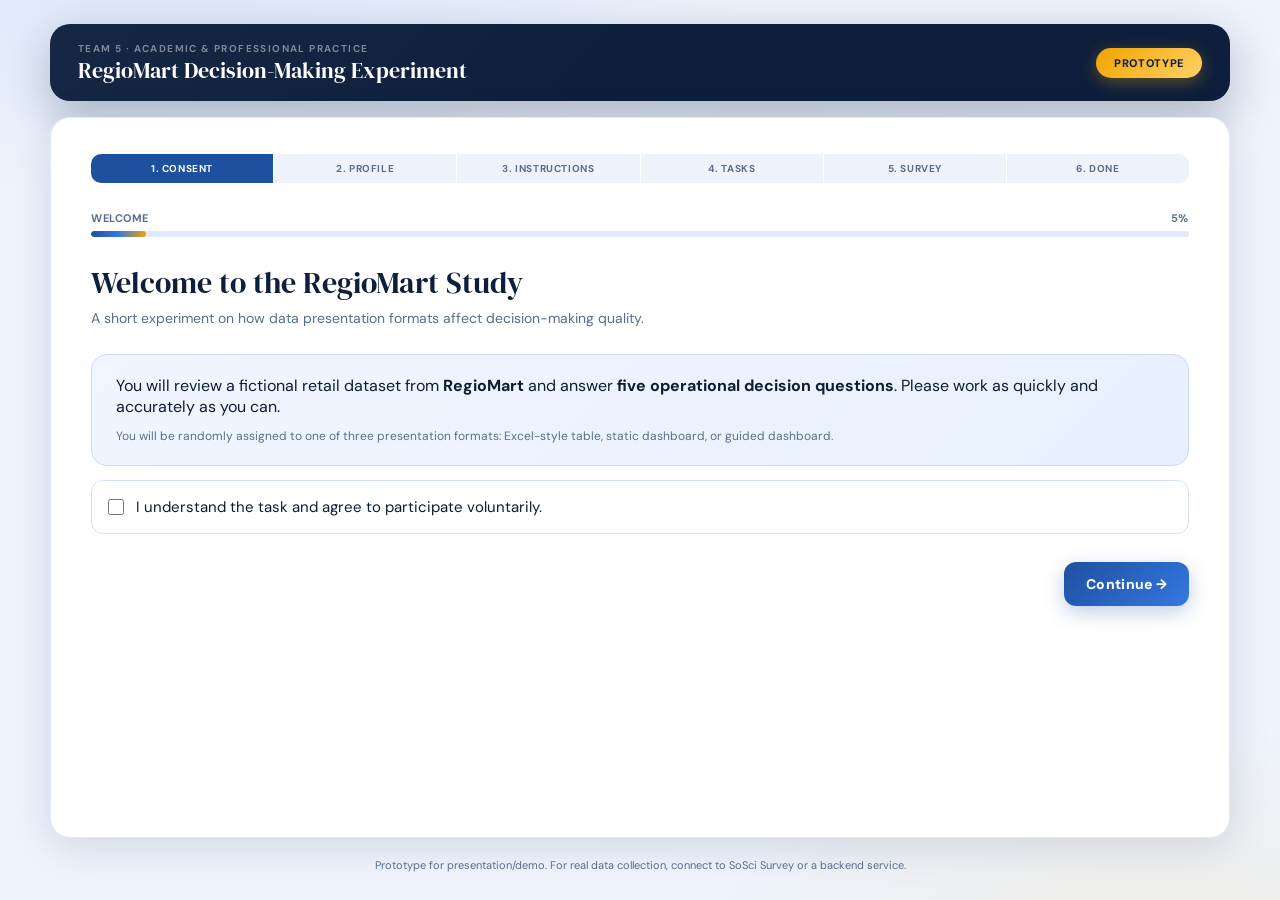
==== commit 007a92eb: "Add files via upload" ====
--- a/index.html
+++ b/index.html
@@ -291,13 +291,10 @@
     <div class="badge" id="conditionBadge">Prototype</div>
   </header>
   <main id="app"></main>
-  <footer>RegioMart experiment web app. Responses are submitted to the project Google Sheet backend.</footer>
+  <footer>Prototype for presentation/demo. For real data collection, connect to SoSci Survey or a backend service.</footer>
 </div>
 
 <script>
-/* ─── BACKEND ─── */
-const BACKEND_URL = "https://script.google.com/macros/s/AKfycbzRyeLxjzHSgNPFyncv-MfCMDbLCQV4NZy-WnodPyzgGUsQu6GjiVgRd9yRqo3adKxP/exec";
-
 /* ─── DATA ─── */
 const REGIOMART_DATA=[{"Store":"Bremen-1","Region":"North","Month":"Jan","ProductCategory":"Electronics","UnitsSold":454,"Revenue":90800,"Costs":63560,"Inventory":161},{"Store":"Bremen-1","Region":"North","Month":"Jan","ProductCategory":"Apparel","UnitsSold":609,"Revenue":30450,"Costs":18270,"Inventory":225},{"Store":"Bremen-1","Region":"North","Month":"Jan","ProductCategory":"Groceries","UnitsSold":2163,"Revenue":21630,"Costs":17304,"Inventory":396},{"Store":"Bremen-1","Region":"North","Month":"Jan","ProductCategory":"Home","UnitsSold":293,"Revenue":23440,"Costs":16408,"Inventory":164},{"Store":"Bremen-1","Region":"North","Month":"Feb","ProductCategory":"Electronics","UnitsSold":429,"Revenue":85800,"Costs":60060,"Inventory":187},{"Store":"Bremen-1","Region":"North","Month":"Feb","ProductCategory":"Apparel","UnitsSold":583,"Revenue":29150,"Costs":17490,"Inventory":215},{"Store":"Bremen-1","Region":"North","Month":"Feb","ProductCategory":"Groceries","UnitsSold":2163,"Revenue":21630,"Costs":17304,"Inventory":422},{"Store":"Bremen-1","Region":"North","Month":"Feb","ProductCategory":"Home","UnitsSold":292,"Revenue":23360,"Costs":16352,"Inventory":165},{"Store":"Bremen-1","Region":"North","Month":"Mar","ProductCategory":"Electronics","UnitsSold":422,"Revenue":84400,"Costs":59080,"Inventory":194},{"Store":"Bremen-1","Region":"North","Month":"Mar","ProductCategory":"Apparel","UnitsSold":597,"Revenue":29850,"Costs":17910,"Inventory":238},{"Store":"Bremen-1","Region":"North","Month":"Mar","ProductCategory":"Groceries","UnitsSold":2212,"Revenue":22120,"Costs":17696,"Inventory":390},{"Store":"Bremen-1","Region":"North","Month":"Mar","ProductCategory":"Home","UnitsSold":295,"Revenue":23600,"Costs":16520,"Inventory":140},{"Store":"Bremen-1","Region":"North","Month":"Apr","ProductCategory":"Electronics","UnitsSold":424,"Revenue":84800,"Costs":59360,"Inventory":181},{"Store":"Bremen-1","Region":"North","Month":"Apr","ProductCategory":"Apparel","UnitsSold":592,"Revenue":29600,"Costs":17760,"Inventory":223},{"Store":"Bremen-1","Region":"North","Month":"Apr","ProductCategory":"Groceries","UnitsSold":2260,"Revenue":22600,"Costs":18080,"Inventory":411},{"Store":"Bremen-1","Region":"North","Month":"Apr","ProductCategory":"Home","UnitsSold":283,"Revenue":22640,"Costs":15848,"Inventory":154},{"Store":"Bremen-1","Region":"North","Month":"May","ProductCategory":"Electronics","UnitsSold":399,"Revenue":79800,"Costs":55860,"Inventory":182},{"Store":"Bremen-1","Region":"North","Month":"May","ProductCategory":"Apparel","UnitsSold":604,"Revenue":30200,"Costs":18120,"Inventory":212},{"Store":"Bremen-1","Region":"North","Month":"May","ProductCategory":"Groceries","UnitsSold":2230,"Revenue":22300,"Costs":17840,"Inventory":424},{"Store":"Bremen-1","Region":"North","Month":"May","ProductCategory":"Home","UnitsSold":283,"Revenue":22640,"Costs":15848,"Inventory":154},{"Store":"Bremen-1","Region":"North","Month":"Jun","ProductCategory":"Electronics","UnitsSold":389,"Revenue":77800,"Costs":54460,"Inventory":178},{"Store":"Bremen-1","Region":"North","Month":"Jun","ProductCategory":"Apparel","UnitsSold":612,"Revenue":30600,"Costs":18360,"Inventory":249},{"Store":"Bremen-1","Region":"North","Month":"Jun","ProductCategory":"Groceries","UnitsSold":2251,"Revenue":22510,"Costs":18008,"Inventory":413},{"Store":"Bremen-1","Region":"North","Month":"Jun","ProductCategory":"Home","UnitsSold":291,"Revenue":23280,"Costs":16296,"Inventory":134},{"Store":"Bremen-1","Region":"North","Month":"Jul","ProductCategory":"Electronics","UnitsSold":378,"Revenue":75600,"Costs":52920,"Inventory":174},{"Store":"Bremen-1","Region":"North","Month":"Jul","ProductCategory":"Apparel","UnitsSold":610,"Revenue":30500,"Costs":18300,"Inventory":215},{"Store":"Bremen-1","Region":"North","Month":"Jul","ProductCategory":"Groceries","UnitsSold":2247,"Revenue":22470,"Costs":17976,"Inventory":396},{"Store":"Bremen-1","Region":"North","Month":"Jul","ProductCategory":"Home","UnitsSold":288,"Revenue":23040,"Costs":16128,"Inventory":159},{"Store":"Bremen-1","Region":"North","Month":"Aug","ProductCategory":"Electronics","UnitsSold":381,"Revenue":76200,"Costs":53340,"Inventory":183},{"Store":"Bremen-1","Region":"North","Month":"Aug","ProductCategory":"Apparel","UnitsSold":588,"Revenue":29400,"Costs":17640,"Inventory":232},{"Store":"Bremen-1","Region":"North","Month":"Aug","ProductCategory":"Groceries","UnitsSold":2162,"Revenue":21620,"Costs":17296,"Inventory":407},{"Store":"Bremen-1","Region":"North","Month":"Aug","ProductCategory":"Home","UnitsSold":294,"Revenue":23520,"Costs":16464,"Inventory":134},{"Store":"Bremen-1","Region":"North","Month":"Sep","ProductCategory":"Electronics","UnitsSold":371,"Revenue":74200,"Costs":51940,"Inventory":170},{"Store":"Bremen-1","Region":"North","Month":"Sep","ProductCategory":"Apparel","UnitsSold":601,"Revenue":30050,"Costs":18030,"Inventory":225},{"Store":"Bremen-1","Region":"North","Month":"Sep","ProductCategory":"Groceries","UnitsSold":2156,"Revenue":21560,"Costs":17248,"Inventory":414},{"Store":"Bremen-1","Region":"North","Month":"Sep","ProductCategory":"Home","UnitsSold":286,"Revenue":22880,"Costs":16016,"Inventory":170},{"Store":"Bremen-1","Region":"North","Month":"Oct","ProductCategory":"Electronics","UnitsSold":362,"Revenue":72400,"Costs":50680,"Inventory":174},{"Store":"Bremen-1","Region":"North","Month":"Oct","ProductCategory":"Apparel","UnitsSold":607,"Revenue":30350,"Costs":18210,"Inventory":213},{"Store":"Bremen-1","Region":"North","Month":"Oct","ProductCategory":"Groceries","UnitsSold":2164,"Revenue":21640,"Costs":17312,"Inventory":1025},{"Store":"Bremen-1","Region":"North","Month":"Oct","ProductCategory":"Home","UnitsSold":295,"Revenue":23600,"Costs":16520,"Inventory":155},{"Store":"Bremen-1","Region":"North","Month":"Nov","ProductCategory":"Electronics","UnitsSold":343,"Revenue":68600,"Costs":48020,"Inventory":173},{"Store":"Bremen-1","Region":"North","Month":"Nov","ProductCategory":"Apparel","UnitsSold":615,"Revenue":30750,"Costs":18450,"Inventory":246},{"Store":"Bremen-1","Region":"North","Month":"Nov","ProductCategory":"Groceries","UnitsSold":2250,"Revenue":22500,"Costs":18000,"Inventory":410},{"Store":"Bremen-1","Region":"North","Month":"Nov","ProductCategory":"Home","UnitsSold":285,"Revenue":22800,"Costs":15960,"Inventory":161},{"Store":"Bremen-1","Region":"North","Month":"Dec","ProductCategory":"Electronics","UnitsSold":335,"Revenue":67000,"Costs":46900,"Inventory":189},{"Store":"Bremen-1","Region":"North","Month":"Dec","ProductCategory":"Apparel","UnitsSold":587,"Revenue":29350,"Costs":17610,"Inventory":218},{"Store":"Bremen-1","Region":"North","Month":"Dec","ProductCategory":"Groceries","UnitsSold":2167,"Revenue":21670,"Costs":17336,"Inventory":425},{"Store":"Bremen-1","Region":"North","Month":"Dec","ProductCategory":"Home","UnitsSold":291,"Revenue":23280,"Costs":16296,"Inventory":167},{"Store":"Hamburg-1","Region":"North","Month":"Jan","ProductCategory":"Electronics","UnitsSold":470,"Revenue":94000,"Costs":62980,"Inventory":197},{"Store":"Hamburg-1","Region":"North","Month":"Jan","ProductCategory":"Apparel","UnitsSold":626,"Revenue":31300,"Costs":17841,"Inventory":224},{"Store":"Hamburg-1","Region":"North","Month":"Jan","ProductCategory":"Groceries","UnitsSold":2178,"Revenue":21780,"Costs":17424,"Inventory":412},{"Store":"Hamburg-1","Region":"North","Month":"Jan","ProductCategory":"Home","UnitsSold":298,"Revenue":23840,"Costs":16688,"Inventory":166},{"Store":"Hamburg-1","Region":"North","Month":"Feb","ProductCategory":"Electronics","UnitsSold":458,"Revenue":91600,"Costs":61372,"Inventory":188},{"Store":"Hamburg-1","Region":"North","Month":"Feb","ProductCategory":"Apparel","UnitsSold":607,"Revenue":30350,"Costs":17300,"Inventory":219},{"Store":"Hamburg-1","Region":"North","Month":"Feb","ProductCategory":"Groceries","UnitsSold":2195,"Revenue":21950,"Costs":17560,"Inventory":405},{"Store":"Hamburg-1","Region":"North","Month":"Feb","ProductCategory":"Home","UnitsSold":297,"Revenue":23760,"Costs":16632,"Inventory":140},{"Store":"Hamburg-1","Region":"North","Month":"Mar","ProductCategory":"Electronics","UnitsSold":454,"Revenue":90800,"Costs":60836,"Inventory":196},{"Store":"Hamburg-1","Region":"North","Month":"Mar","ProductCategory":"Apparel","UnitsSold":618,"Revenue":30900,"Costs":17613,"Inventory":231},{"Store":"Hamburg-1","Region":"North","Month":"Mar","ProductCategory":"Groceries","UnitsSold":2218,"Revenue":22180,"Costs":17744,"Inventory":399},{"Store":"Hamburg-1","Region":"North","Month":"Mar","ProductCategory":"Home","UnitsSold":304,"Revenue":24320,"Costs":17024,"Inventory":145},{"Store":"Hamburg-1","Region":"North","Month":"Apr","ProductCategory":"Electronics","UnitsSold":449,"Revenue":89800,"Costs":60166,"Inventory":178},{"Store":"Hamburg-1","Region":"North","Month":"Apr","ProductCategory":"Apparel","UnitsSold":611,"Revenue":30550,"Costs":17414,"Inventory":223},{"Store":"Hamburg-1","Region":"North","Month":"Apr","ProductCategory":"Groceries","UnitsSold":2245,"Revenue":22450,"Costs":17960,"Inventory":408},{"Store":"Hamburg-1","Region":"North","Month":"Apr","ProductCategory":"Home","UnitsSold":295,"Revenue":23600,"Costs":16520,"Inventory":162},{"Store":"Hamburg-1","Region":"North","Month":"May","ProductCategory":"Electronics","UnitsSold":438,"Revenue":87600,"Costs":58692,"Inventory":192},{"Store":"Hamburg-1","Region":"North","Month":"May","ProductCategory":"Apparel","UnitsSold":622,"Revenue":31100,"Costs":17727,"Inventory":216},{"Store":"Hamburg-1","Region":"North","Month":"May","ProductCategory":"Groceries","UnitsSold":2231,"Revenue":22310,"Costs":17848,"Inventory":423},{"Store":"Hamburg-1","Region":"North","Month":"May","ProductCategory":"Home","UnitsSold":301,"Revenue":24080,"Costs":16856,"Inventory":150},{"Store":"Hamburg-1","Region":"North","Month":"Jun","ProductCategory":"Electronics","UnitsSold":432,"Revenue":86400,"Costs":57888,"Inventory":185},{"Store":"Hamburg-1","Region":"North","Month":"Jun","ProductCategory":"Apparel","UnitsSold":624,"Revenue":31200,"Costs":17784,"Inventory":240},{"Store":"Hamburg-1","Region":"North","Month":"Jun","ProductCategory":"Groceries","UnitsSold":2228,"Revenue":22280,"Costs":17824,"Inventory":411},{"Store":"Hamburg-1","Region":"North","Month":"Jun","ProductCategory":"Home","UnitsSold":299,"Revenue":23920,"Costs":16744,"Inventory":139},{"Store":"Hamburg-1","Region":"North","Month":"Jul","ProductCategory":"Electronics","UnitsSold":440,"Revenue":88000,"Costs":58960,"Inventory":180},{"Store":"Hamburg-1","Region":"North","Month":"Jul","ProductCategory":"Apparel","UnitsSold":632,"Revenue":31600,"Costs":18012,"Inventory":220},{"Store":"Hamburg-1","Region":"North","Month":"Jul","ProductCategory":"Groceries","UnitsSold":2214,"Revenue":22140,"Costs":17712,"Inventory":407},{"Store":"Hamburg-1","Region":"North","Month":"Jul","ProductCategory":"Home","UnitsSold":302,"Revenue":24160,"Costs":16912,"Inventory":156},{"Store":"Hamburg-1","Region":"North","Month":"Aug","ProductCategory":"Electronics","UnitsSold":435,"Revenue":87000,"Costs":58290,"Inventory":188},{"Store":"Hamburg-1","Region":"North","Month":"Aug","ProductCategory":"Apparel","UnitsSold":625,"Revenue":31250,"Costs":17813,"Inventory":235},{"Store":"Hamburg-1","Region":"North","Month":"Aug","ProductCategory":"Groceries","UnitsSold":2207,"Revenue":22070,"Costs":17656,"Inventory":399},{"Store":"Hamburg-1","Region":"North","Month":"Aug","ProductCategory":"Home","UnitsSold":297,"Revenue":23760,"Costs":16632,"Inventory":141},{"Store":"Hamburg-1","Region":"North","Month":"Sep","ProductCategory":"Electronics","UnitsSold":428,"Revenue":85600,"Costs":57352,"Inventory":175},{"Store":"Hamburg-1","Region":"North","Month":"Sep","ProductCategory":"Apparel","UnitsSold":619,"Revenue":30950,"Costs":17642,"Inventory":222},{"Store":"Hamburg-1","Region":"North","Month":"Sep","ProductCategory":"Groceries","UnitsSold":2195,"Revenue":21950,"Costs":17560,"Inventory":412},{"Store":"Hamburg-1","Region":"North","Month":"Sep","ProductCategory":"Home","UnitsSold":294,"Revenue":23520,"Costs":16464,"Inventory":168},{"Store":"Hamburg-1","Region":"North","Month":"Oct","ProductCategory":"Electronics","UnitsSold":420,"Revenue":84000,"Costs":56280,"Inventory":183},{"Store":"Hamburg-1","Region":"North","Month":"Oct","ProductCategory":"Apparel","UnitsSold":614,"Revenue":30700,"Costs":17499,"Inventory":210},{"Store":"Hamburg-1","Region":"North","Month":"Oct","ProductCategory":"Groceries","UnitsSold":2202,"Revenue":22020,"Costs":17616,"Inventory":402},{"Store":"Hamburg-1","Region":"North","Month":"Oct","ProductCategory":"Home","UnitsSold":298,"Revenue":23840,"Costs":16688,"Inventory":157},{"Store":"Hamburg-1","Region":"North","Month":"Nov","ProductCategory":"Electronics","UnitsSold":408,"Revenue":81600,"Costs":54672,"Inventory":178},{"Store":"Hamburg-1","Region":"North","Month":"Nov","ProductCategory":"Apparel","UnitsSold":620,"Revenue":31000,"Costs":17670,"Inventory":242},{"Store":"Hamburg-1","Region":"North","Month":"Nov","ProductCategory":"Groceries","UnitsSold":2220,"Revenue":22200,"Costs":17760,"Inventory":408},{"Store":"Hamburg-1","Region":"North","Month":"Nov","ProductCategory":"Home","UnitsSold":291,"Revenue":23280,"Costs":16296,"Inventory":165},{"Store":"Hamburg-1","Region":"North","Month":"Dec","ProductCategory":"Electronics","UnitsSold":398,"Revenue":79600,"Costs":53332,"Inventory":192},{"Store":"Hamburg-1","Region":"North","Month":"Dec","ProductCategory":"Apparel","UnitsSold":610,"Revenue":30500,"Costs":17385,"Inventory":225},{"Store":"Hamburg-1","Region":"North","Month":"Dec","ProductCategory":"Groceries","UnitsSold":2180,"Revenue":21800,"Costs":17440,"Inventory":418},{"Store":"Hamburg-1","Region":"North","Month":"Dec","ProductCategory":"Home","UnitsSold":296,"Revenue":23680,"Costs":16576,"Inventory":160},{"Store":"Frankfurt-1","Region":"Central","Month":"Jan","ProductCategory":"Electronics","UnitsSold":461,"Revenue":92200,"Costs":64540,"Inventory":188},{"Store":"Frankfurt-1","Region":"Central","Month":"Jan","ProductCategory":"Apparel","UnitsSold":598,"Revenue":29900,"Costs":17940,"Inventory":220},{"Store":"Frankfurt-1","Region":"Central","Month":"Jan","ProductCategory":"Groceries","UnitsSold":2174,"Revenue":21740,"Costs":17392,"Inventory":402},{"Store":"Frankfurt-1","Region":"Central","Month":"Jan","ProductCategory":"Home","UnitsSold":291,"Revenue":23280,"Costs":16296,"Inventory":155},{"Store":"Frankfurt-1","Region":"Central","Month":"Feb","ProductCategory":"Electronics","UnitsSold":448,"Revenue":89600,"Costs":62720,"Inventory":180},{"Store":"Frankfurt-1","Region":"Central","Month":"Feb","ProductCategory":"Apparel","UnitsSold":590,"Revenue":29500,"Costs":17700,"Inventory":215},{"Store":"Frankfurt-1","Region":"Central","Month":"Feb","ProductCategory":"Groceries","UnitsSold":2181,"Revenue":21810,"Costs":17448,"Inventory":415},{"Store":"Frankfurt-1","Region":"Central","Month":"Feb","ProductCategory":"Home","UnitsSold":287,"Revenue":22960,"Costs":16072,"Inventory":142},{"Store":"Frankfurt-1","Region":"Central","Month":"Mar","ProductCategory":"Electronics","UnitsSold":440,"Revenue":88000,"Costs":61600,"Inventory":193},{"Store":"Frankfurt-1","Region":"Central","Month":"Mar","ProductCategory":"Apparel","UnitsSold":601,"Revenue":30050,"Costs":18030,"Inventory":230},{"Store":"Frankfurt-1","Region":"Central","Month":"Mar","ProductCategory":"Groceries","UnitsSold":2204,"Revenue":22040,"Costs":17632,"Inventory":395},{"Store":"Frankfurt-1","Region":"Central","Month":"Mar","ProductCategory":"Home","UnitsSold":294,"Revenue":23520,"Costs":16464,"Inventory":148},{"Store":"Frankfurt-1","Region":"Central","Month":"Apr","ProductCategory":"Electronics","UnitsSold":435,"Revenue":87000,"Costs":60900,"Inventory":175},{"Store":"Frankfurt-1","Region":"Central","Month":"Apr","ProductCategory":"Apparel","UnitsSold":595,"Revenue":29750,"Costs":17850,"Inventory":220},{"Store":"Frankfurt-1","Region":"Central","Month":"Apr","ProductCategory":"Groceries","UnitsSold":2230,"Revenue":22300,"Costs":17840,"Inventory":408},{"Store":"Frankfurt-1","Region":"Central","Month":"Apr","ProductCategory":"Home","UnitsSold":285,"Revenue":22800,"Costs":15960,"Inventory":158},{"Store":"Frankfurt-1","Region":"Central","Month":"May","ProductCategory":"Electronics","UnitsSold":420,"Revenue":84000,"Costs":58800,"Inventory":180},{"Store":"Frankfurt-1","Region":"Central","Month":"May","ProductCategory":"Apparel","UnitsSold":600,"Revenue":30000,"Costs":18000,"Inventory":210},{"Store":"Frankfurt-1","Region":"Central","Month":"May","ProductCategory":"Groceries","UnitsSold":2215,"Revenue":22150,"Costs":17720,"Inventory":420},{"Store":"Frankfurt-1","Region":"Central","Month":"May","ProductCategory":"Home","UnitsSold":290,"Revenue":23200,"Costs":16240,"Inventory":150},{"Store":"Frankfurt-1","Region":"Central","Month":"Jun","ProductCategory":"Electronics","UnitsSold":412,"Revenue":82400,"Costs":57680,"Inventory":178},{"Store":"Frankfurt-1","Region":"Central","Month":"Jun","ProductCategory":"Apparel","UnitsSold":608,"Revenue":30400,"Costs":18240,"Inventory":245},{"Store":"Frankfurt-1","Region":"Central","Month":"Jun","ProductCategory":"Groceries","UnitsSold":2238,"Revenue":22380,"Costs":17904,"Inventory":410},{"Store":"Frankfurt-1","Region":"Central","Month":"Jun","ProductCategory":"Home","UnitsSold":288,"Revenue":23040,"Costs":16128,"Inventory":138},{"Store":"Frankfurt-1","Region":"Central","Month":"Jul","ProductCategory":"Electronics","UnitsSold":418,"Revenue":83600,"Costs":58520,"Inventory":175},{"Store":"Frankfurt-1","Region":"Central","Month":"Jul","ProductCategory":"Apparel","UnitsSold":612,"Revenue":30600,"Costs":18360,"Inventory":218},{"Store":"Frankfurt-1","Region":"Central","Month":"Jul","ProductCategory":"Groceries","UnitsSold":2228,"Revenue":22280,"Costs":17824,"Inventory":398},{"Store":"Frankfurt-1","Region":"Central","Month":"Jul","ProductCategory":"Home","UnitsSold":285,"Revenue":22800,"Costs":15960,"Inventory":160},{"Store":"Frankfurt-1","Region":"Central","Month":"Aug","ProductCategory":"Electronics","UnitsSold":410,"Revenue":82000,"Costs":57400,"Inventory":182},{"Store":"Frankfurt-1","Region":"Central","Month":"Aug","ProductCategory":"Apparel","UnitsSold":605,"Revenue":30250,"Costs":18150,"Inventory":228},{"Store":"Frankfurt-1","Region":"Central","Month":"Aug","ProductCategory":"Groceries","UnitsSold":2218,"Revenue":22180,"Costs":17744,"Inventory":404},{"Store":"Frankfurt-1","Region":"Central","Month":"Aug","ProductCategory":"Home","UnitsSold":291,"Revenue":23280,"Costs":16296,"Inventory":138},{"Store":"Frankfurt-1","Region":"Central","Month":"Sep","ProductCategory":"Electronics","UnitsSold":405,"Revenue":81000,"Costs":56700,"Inventory":172},{"Store":"Frankfurt-1","Region":"Central","Month":"Sep","ProductCategory":"Apparel","UnitsSold":598,"Revenue":29900,"Costs":17940,"Inventory":222},{"Store":"Frankfurt-1","Region":"Central","Month":"Sep","ProductCategory":"Groceries","UnitsSold":2200,"Revenue":22000,"Costs":17600,"Inventory":412},{"Store":"Frankfurt-1","Region":"Central","Month":"Sep","ProductCategory":"Home","UnitsSold":286,"Revenue":22880,"Costs":16016,"Inventory":166},{"Store":"Frankfurt-1","Region":"Central","Month":"Oct","ProductCategory":"Electronics","UnitsSold":395,"Revenue":79000,"Costs":55300,"Inventory":178},{"Store":"Frankfurt-1","Region":"Central","Month":"Oct","ProductCategory":"Apparel","UnitsSold":602,"Revenue":30100,"Costs":18060,"Inventory":214},{"Store":"Frankfurt-1","Region":"Central","Month":"Oct","ProductCategory":"Groceries","UnitsSold":2195,"Revenue":21950,"Costs":17560,"Inventory":405},{"Store":"Frankfurt-1","Region":"Central","Month":"Oct","ProductCategory":"Home","UnitsSold":292,"Revenue":23360,"Costs":16352,"Inventory":152},{"Store":"Frankfurt-1","Region":"Central","Month":"Nov","ProductCategory":"Electronics","UnitsSold":380,"Revenue":76000,"Costs":53200,"Inventory":175},{"Store":"Frankfurt-1","Region":"Central","Month":"Nov","ProductCategory":"Apparel","UnitsSold":608,"Revenue":30400,"Costs":18240,"Inventory":240},{"Store":"Frankfurt-1","Region":"Central","Month":"Nov","ProductCategory":"Groceries","UnitsSold":2210,"Revenue":22100,"Costs":17680,"Inventory":410},{"Store":"Frankfurt-1","Region":"Central","Month":"Nov","ProductCategory":"Home","UnitsSold":288,"Revenue":23040,"Costs":16128,"Inventory":160},{"Store":"Frankfurt-1","Region":"Central","Month":"Dec","ProductCategory":"Electronics","UnitsSold":370,"Revenue":74000,"Costs":51800,"Inventory":188},{"Store":"Frankfurt-1","Region":"Central","Month":"Dec","ProductCategory":"Apparel","UnitsSold":595,"Revenue":29750,"Costs":17850,"Inventory":218},{"Store":"Frankfurt-1","Region":"Central","Month":"Dec","ProductCategory":"Groceries","UnitsSold":2175,"Revenue":21750,"Costs":17400,"Inventory":420},{"Store":"Frankfurt-1","Region":"Central","Month":"Dec","ProductCategory":"Home","UnitsSold":285,"Revenue":22800,"Costs":15960,"Inventory":158},{"Store":"Cologne-1","Region":"Central","Month":"Jan","ProductCategory":"Electronics","UnitsSold":458,"Revenue":91600,"Costs":64120,"Inventory":190},{"Store":"Cologne-1","Region":"Central","Month":"Jan","ProductCategory":"Apparel","UnitsSold":602,"Revenue":30100,"Costs":18060,"Inventory":218},{"Store":"Cologne-1","Region":"Central","Month":"Jan","ProductCategory":"Groceries","UnitsSold":2168,"Revenue":21680,"Costs":17344,"Inventory":400},{"Store":"Cologne-1","Region":"Central","Month":"Jan","ProductCategory":"Home","UnitsSold":289,"Revenue":23120,"Costs":16184,"Inventory":162},{"Store":"Cologne-1","Region":"Central","Month":"Feb","ProductCategory":"Electronics","UnitsSold":445,"Revenue":89000,"Costs":62300,"Inventory":184},{"Store":"Cologne-1","Region":"Central","Month":"Feb","ProductCategory":"Apparel","UnitsSold":593,"Revenue":29650,"Costs":17790,"Inventory":212},{"Store":"Cologne-1","Region":"Central","Month":"Feb","ProductCategory":"Groceries","UnitsSold":2175,"Revenue":21750,"Costs":17400,"Inventory":418},{"Store":"Cologne-1","Region":"Central","Month":"Feb","ProductCategory":"Home","UnitsSold":285,"Revenue":22800,"Costs":15960,"Inventory":145},{"Store":"Cologne-1","Region":"Central","Month":"Mar","ProductCategory":"Electronics","UnitsSold":438,"Revenue":87600,"Costs":61320,"Inventory":190},{"Store":"Cologne-1","Region":"Central","Month":"Mar","ProductCategory":"Apparel","UnitsSold":605,"Revenue":30250,"Costs":18150,"Inventory":235},{"Store":"Cologne-1","Region":"Central","Month":"Mar","ProductCategory":"Groceries","UnitsSold":2208,"Revenue":22080,"Costs":17664,"Inventory":393},{"Store":"Cologne-1","Region":"Central","Month":"Mar","ProductCategory":"Home","UnitsSold":292,"Revenue":23360,"Costs":16352,"Inventory":150},{"Store":"Cologne-1","Region":"Central","Month":"Apr","ProductCategory":"Electronics","UnitsSold":430,"Revenue":86000,"Costs":60200,"Inventory":178},{"Store":"Cologne-1","Region":"Central","Month":"Apr","ProductCategory":"Apparel","UnitsSold":598,"Revenue":29900,"Costs":17940,"Inventory":220},{"Store":"Cologne-1","Region":"Central","Month":"Apr","ProductCategory":"Groceries","UnitsSold":2235,"Revenue":22350,"Costs":17880,"Inventory":410},{"Store":"Cologne-1","Region":"Central","Month":"Apr","ProductCategory":"Home","UnitsSold":283,"Revenue":22640,"Costs":15848,"Inventory":155},{"Store":"Cologne-1","Region":"Central","Month":"May","ProductCategory":"Electronics","UnitsSold":418,"Revenue":83600,"Costs":58520,"Inventory":185},{"Store":"Cologne-1","Region":"Central","Month":"May","ProductCategory":"Apparel","UnitsSold":605,"Revenue":30250,"Costs":18150,"Inventory":215},{"Store":"Cologne-1","Region":"Central","Month":"May","ProductCategory":"Groceries","UnitsSold":2222,"Revenue":22220,"Costs":17776,"Inventory":422},{"Store":"Cologne-1","Region":"Central","Month":"May","ProductCategory":"Home","UnitsSold":288,"Revenue":23040,"Costs":16128,"Inventory":152},{"Store":"Cologne-1","Region":"Central","Month":"Jun","ProductCategory":"Electronics","UnitsSold":410,"Revenue":82000,"Costs":57400,"Inventory":180},{"Store":"Cologne-1","Region":"Central","Month":"Jun","ProductCategory":"Apparel","UnitsSold":612,"Revenue":30600,"Costs":18360,"Inventory":242},{"Store":"Cologne-1","Region":"Central","Month":"Jun","ProductCategory":"Groceries","UnitsSold":2240,"Revenue":22400,"Costs":17920,"Inventory":412},{"Store":"Cologne-1","Region":"Central","Month":"Jun","ProductCategory":"Home","UnitsSold":286,"Revenue":22880,"Costs":16016,"Inventory":136},{"Store":"Cologne-1","Region":"Central","Month":"Jul","ProductCategory":"Electronics","UnitsSold":415,"Revenue":83000,"Costs":58100,"Inventory":176},{"Store":"Cologne-1","Region":"Central","Month":"Jul","ProductCategory":"Apparel","UnitsSold":618,"Revenue":30900,"Costs":18540,"Inventory":222},{"Store":"Cologne-1","Region":"Central","Month":"Jul","ProductCategory":"Groceries","UnitsSold":2225,"Revenue":22250,"Costs":17800,"Inventory":400},{"Store":"Cologne-1","Region":"Central","Month":"Jul","ProductCategory":"Home","UnitsSold":290,"Revenue":23200,"Costs":16240,"Inventory":158},{"Store":"Cologne-1","Region":"Central","Month":"Aug","ProductCategory":"Electronics","UnitsSold":408,"Revenue":81600,"Costs":57120,"Inventory":184},{"Store":"Cologne-1","Region":"Central","Month":"Aug","ProductCategory":"Apparel","UnitsSold":610,"Revenue":30500,"Costs":18300,"Inventory":230},{"Store":"Cologne-1","Region":"Central","Month":"Aug","ProductCategory":"Groceries","UnitsSold":2215,"Revenue":22150,"Costs":17720,"Inventory":406},{"Store":"Cologne-1","Region":"Central","Month":"Aug","ProductCategory":"Home","UnitsSold":288,"Revenue":23040,"Costs":16128,"Inventory":140},{"Store":"Cologne-1","Region":"Central","Month":"Sep","ProductCategory":"Electronics","UnitsSold":400,"Revenue":80000,"Costs":56000,"Inventory":174},{"Store":"Cologne-1","Region":"Central","Month":"Sep","ProductCategory":"Apparel","UnitsSold":605,"Revenue":30250,"Costs":18150,"Inventory":220},{"Store":"Cologne-1","Region":"Central","Month":"Sep","ProductCategory":"Groceries","UnitsSold":2205,"Revenue":22050,"Costs":17640,"Inventory":415},{"Store":"Cologne-1","Region":"Central","Month":"Sep","ProductCategory":"Home","UnitsSold":284,"Revenue":22720,"Costs":15904,"Inventory":165},{"Store":"Cologne-1","Region":"Central","Month":"Oct","ProductCategory":"Electronics","UnitsSold":392,"Revenue":78400,"Costs":54880,"Inventory":180},{"Store":"Cologne-1","Region":"Central","Month":"Oct","ProductCategory":"Apparel","UnitsSold":608,"Revenue":30400,"Costs":18240,"Inventory":212},{"Store":"Cologne-1","Region":"Central","Month":"Oct","ProductCategory":"Groceries","UnitsSold":2198,"Revenue":21980,"Costs":17584,"Inventory":408},{"Store":"Cologne-1","Region":"Central","Month":"Oct","ProductCategory":"Home","UnitsSold":290,"Revenue":23200,"Costs":16240,"Inventory":155},{"Store":"Cologne-1","Region":"Central","Month":"Nov","ProductCategory":"Electronics","UnitsSold":378,"Revenue":75600,"Costs":52920,"Inventory":176},{"Store":"Cologne-1","Region":"Central","Month":"Nov","ProductCategory":"Apparel","UnitsSold":614,"Revenue":30700,"Costs":18420,"Inventory":238},{"Store":"Cologne-1","Region":"Central","Month":"Nov","ProductCategory":"Groceries","UnitsSold":2215,"Revenue":22150,"Costs":17720,"Inventory":412},{"Store":"Cologne-1","Region":"Central","Month":"Nov","ProductCategory":"Home","UnitsSold":286,"Revenue":22880,"Costs":16016,"Inventory":158},{"Store":"Cologne-1","Region":"Central","Month":"Dec","ProductCategory":"Electronics","UnitsSold":368,"Revenue":73600,"Costs":51520,"Inventory":190},{"Store":"Cologne-1","Region":"Central","Month":"Dec","ProductCategory":"Apparel","UnitsSold":600,"Revenue":30000,"Costs":18000,"Inventory":220},{"Store":"Cologne-1","Region":"Central","Month":"Dec","ProductCategory":"Groceries","UnitsSold":2180,"Revenue":21800,"Costs":17440,"Inventory":422},{"Store":"Cologne-1","Region":"Central","Month":"Dec","ProductCategory":"Home","UnitsSold":284,"Revenue":22720,"Costs":15904,"Inventory":156},{"Store":"Munich-1","Region":"South","Month":"Jan","ProductCategory":"Electronics","UnitsSold":475,"Revenue":95000,"Costs":66500,"Inventory":198},{"Store":"Munich-1","Region":"South","Month":"Jan","ProductCategory":"Apparel","UnitsSold":632,"Revenue":31600,"Costs":18960,"Inventory":228},{"Store":"Munich-1","Region":"South","Month":"Jan","ProductCategory":"Groceries","UnitsSold":2185,"Revenue":21850,"Costs":17480,"Inventory":415},{"Store":"Munich-1","Region":"South","Month":"Jan","ProductCategory":"Home","UnitsSold":300,"Revenue":24000,"Costs":16800,"Inventory":168},{"Store":"Munich-1","Region":"South","Month":"Feb","ProductCategory":"Electronics","UnitsSold":462,"Revenue":92400,"Costs":64680,"Inventory":190},{"Store":"Munich-1","Region":"South","Month":"Feb","ProductCategory":"Apparel","UnitsSold":620,"Revenue":31000,"Costs":18600,"Inventory":222},{"Store":"Munich-1","Region":"South","Month":"Feb","ProductCategory":"Groceries","UnitsSold":2200,"Revenue":22000,"Costs":17600,"Inventory":420},{"Store":"Munich-1","Region":"South","Month":"Feb","ProductCategory":"Home","UnitsSold":296,"Revenue":23680,"Costs":16576,"Inventory":145},{"Store":"Munich-1","Region":"South","Month":"Mar","ProductCategory":"Electronics","UnitsSold":456,"Revenue":91200,"Costs":63840,"Inventory":198},{"Store":"Munich-1","Region":"South","Month":"Mar","ProductCategory":"Apparel","UnitsSold":628,"Revenue":31400,"Costs":18840,"Inventory":238},{"Store":"Munich-1","Region":"South","Month":"Mar","ProductCategory":"Groceries","UnitsSold":2228,"Revenue":22280,"Costs":17824,"Inventory":402},{"Store":"Munich-1","Region":"South","Month":"Mar","ProductCategory":"Home","UnitsSold":302,"Revenue":24160,"Costs":16912,"Inventory":152},{"Store":"Munich-1","Region":"South","Month":"Apr","ProductCategory":"Electronics","UnitsSold":448,"Revenue":89600,"Costs":62720,"Inventory":182},{"Store":"Munich-1","Region":"South","Month":"Apr","ProductCategory":"Apparel","UnitsSold":620,"Revenue":31000,"Costs":18600,"Inventory":226},{"Store":"Munich-1","Region":"South","Month":"Apr","ProductCategory":"Groceries","UnitsSold":2250,"Revenue":22500,"Costs":18000,"Inventory":412},{"Store":"Munich-1","Region":"South","Month":"Apr","ProductCategory":"Home","UnitsSold":298,"Revenue":23840,"Costs":16688,"Inventory":162},{"Store":"Munich-1","Region":"South","Month":"May","ProductCategory":"Electronics","UnitsSold":440,"Revenue":88000,"Costs":61600,"Inventory":186},{"Store":"Munich-1","Region":"South","Month":"May","ProductCategory":"Apparel","UnitsSold":625,"Revenue":31250,"Costs":18750,"Inventory":220},{"Store":"Munich-1","Region":"South","Month":"May","ProductCategory":"Groceries","UnitsSold":2238,"Revenue":22380,"Costs":17904,"Inventory":425},{"Store":"Munich-1","Region":"South","Month":"May","ProductCategory":"Home","UnitsSold":295,"Revenue":23600,"Costs":16520,"Inventory":158},{"Store":"Munich-1","Region":"South","Month":"Jun","ProductCategory":"Electronics","UnitsSold":430,"Revenue":86000,"Costs":60200,"Inventory":180},{"Store":"Munich-1","Region":"South","Month":"Jun","ProductCategory":"Apparel","UnitsSold":630,"Revenue":31500,"Costs":18900,"Inventory":248},{"Store":"Munich-1","Region":"South","Month":"Jun","ProductCategory":"Groceries","UnitsSold":2255,"Revenue":22550,"Costs":18040,"Inventory":415},{"Store":"Munich-1","Region":"South","Month":"Jun","ProductCategory":"Home","UnitsSold":292,"Revenue":23360,"Costs":16352,"Inventory":140},{"Store":"Munich-1","Region":"South","Month":"Jul","ProductCategory":"Electronics","UnitsSold":445,"Revenue":89000,"Costs":62300,"Inventory":182},{"Store":"Munich-1","Region":"South","Month":"Jul","ProductCategory":"Apparel","UnitsSold":638,"Revenue":31900,"Costs":19140,"Inventory":225},{"Store":"Munich-1","Region":"South","Month":"Jul","ProductCategory":"Groceries","UnitsSold":2240,"Revenue":22400,"Costs":17920,"Inventory":405},{"Store":"Munich-1","Region":"South","Month":"Jul","ProductCategory":"Home","UnitsSold":296,"Revenue":23680,"Costs":16576,"Inventory":162},{"Store":"Munich-1","Region":"South","Month":"Aug","ProductCategory":"Electronics","UnitsSold":438,"Revenue":87600,"Costs":61320,"Inventory":190},{"Store":"Munich-1","Region":"South","Month":"Aug","ProductCategory":"Apparel","UnitsSold":630,"Revenue":31500,"Costs":18900,"Inventory":238},{"Store":"Munich-1","Region":"South","Month":"Aug","ProductCategory":"Groceries","UnitsSold":2228,"Revenue":22280,"Costs":17824,"Inventory":408},{"Store":"Munich-1","Region":"South","Month":"Aug","ProductCategory":"Home","UnitsSold":298,"Revenue":23840,"Costs":16688,"Inventory":142},{"Store":"Munich-1","Region":"South","Month":"Sep","ProductCategory":"Electronics","UnitsSold":432,"Revenue":86400,"Costs":60480,"Inventory":178},{"Store":"Munich-1","Region":"South","Month":"Sep","ProductCategory":"Apparel","UnitsSold":624,"Revenue":31200,"Costs":18720,"Inventory":228},{"Store":"Munich-1","Region":"South","Month":"Sep","ProductCategory":"Groceries","UnitsSold":2218,"Revenue":22180,"Costs":17744,"Inventory":418},{"Store":"Munich-1","Region":"South","Month":"Sep","ProductCategory":"Home","UnitsSold":294,"Revenue":23520,"Costs":16464,"Inventory":172},{"Store":"Munich-1","Region":"South","Month":"Oct","ProductCategory":"Electronics","UnitsSold":424,"Revenue":84800,"Costs":59360,"Inventory":185},{"Store":"Munich-1","Region":"South","Month":"Oct","ProductCategory":"Apparel","UnitsSold":618,"Revenue":30900,"Costs":18540,"Inventory":218},{"Store":"Munich-1","Region":"South","Month":"Oct","ProductCategory":"Groceries","UnitsSold":2210,"Revenue":22100,"Costs":17680,"Inventory":410},{"Store":"Munich-1","Region":"South","Month":"Oct","ProductCategory":"Home","UnitsSold":292,"Revenue":23360,"Costs":16352,"Inventory":160},{"Store":"Munich-1","Region":"South","Month":"Nov","ProductCategory":"Electronics","UnitsSold":410,"Revenue":82000,"Costs":57400,"Inventory":180},{"Store":"Munich-1","Region":"South","Month":"Nov","ProductCategory":"Apparel","UnitsSold":622,"Revenue":31100,"Costs":18660,"Inventory":248},{"Store":"Munich-1","Region":"South","Month":"Nov","ProductCategory":"Groceries","UnitsSold":2225,"Revenue":22250,"Costs":17800,"Inventory":412},{"Store":"Munich-1","Region":"South","Month":"Nov","ProductCategory":"Home","UnitsSold":290,"Revenue":23200,"Costs":16240,"Inventory":165},{"Store":"Munich-1","Region":"South","Month":"Dec","ProductCategory":"Electronics","UnitsSold":400,"Revenue":80000,"Costs":56000,"Inventory":192},{"Store":"Munich-1","Region":"South","Month":"Dec","ProductCategory":"Apparel","UnitsSold":615,"Revenue":30750,"Costs":18450,"Inventory":225},{"Store":"Munich-1","Region":"South","Month":"Dec","ProductCategory":"Groceries","UnitsSold":2259,"Revenue":22590,"Costs":18072,"Inventory":404},{"Store":"Munich-1","Region":"South","Month":"Dec","ProductCategory":"Home","UnitsSold":287,"Revenue":22960,"Costs":16072,"Inventory":163},{"Store":"Stuttgart-1","Region":"South","Month":"Jan","ProductCategory":"Electronics","UnitsSold":445,"Revenue":89000,"Costs":62300,"Inventory":195},{"Store":"Stuttgart-1","Region":"South","Month":"Jan","ProductCategory":"Apparel","UnitsSold":585,"Revenue":29250,"Costs":17550,"Inventory":217},{"Store":"Stuttgart-1","Region":"South","Month":"Jan","ProductCategory":"Groceries","UnitsSold":2172,"Revenue":21720,"Costs":17376,"Inventory":419},{"Store":"Stuttgart-1","Region":"South","Month":"Jan","ProductCategory":"Home","UnitsSold":290,"Revenue":23200,"Costs":16240,"Inventory":165},{"Store":"Stuttgart-1","Region":"South","Month":"Feb","ProductCategory":"Electronics","UnitsSold":438,"Revenue":87600,"Costs":61320,"Inventory":188},{"Store":"Stuttgart-1","Region":"South","Month":"Feb","ProductCategory":"Apparel","UnitsSold":598,"Revenue":29900,"Costs":17940,"Inventory":242},{"Store":"Stuttgart-1","Region":"South","Month":"Feb","ProductCategory":"Groceries","UnitsSold":2168,"Revenue":21680,"Costs":17344,"Inventory":425},{"Store":"Stuttgart-1","Region":"South","Month":"Feb","ProductCategory":"Home","UnitsSold":286,"Revenue":22880,"Costs":16016,"Inventory":140},{"Store":"Stuttgart-1","Region":"South","Month":"Mar","ProductCategory":"Electronics","UnitsSold":431,"Revenue":86200,"Costs":60340,"Inventory":190},{"Store":"Stuttgart-1","Region":"South","Month":"Mar","ProductCategory":"Apparel","UnitsSold":592,"Revenue":29600,"Costs":17760,"Inventory":225},{"Store":"Stuttgart-1","Region":"South","Month":"Mar","ProductCategory":"Groceries","UnitsSold":2222,"Revenue":22220,"Costs":17776,"Inventory":407},{"Store":"Stuttgart-1","Region":"South","Month":"Mar","ProductCategory":"Home","UnitsSold":292,"Revenue":23360,"Costs":16352,"Inventory":163},{"Store":"Stuttgart-1","Region":"South","Month":"Apr","ProductCategory":"Electronics","UnitsSold":415,"Revenue":83000,"Costs":58100,"Inventory":175},{"Store":"Stuttgart-1","Region":"South","Month":"Apr","ProductCategory":"Apparel","UnitsSold":586,"Revenue":29300,"Costs":17580,"Inventory":214},{"Store":"Stuttgart-1","Region":"South","Month":"Apr","ProductCategory":"Groceries","UnitsSold":2206,"Revenue":22060,"Costs":17648,"Inventory":405},{"Store":"Stuttgart-1","Region":"South","Month":"Apr","ProductCategory":"Home","UnitsSold":283,"Revenue":22640,"Costs":15848,"Inventory":150},{"Store":"Stuttgart-1","Region":"South","Month":"May","ProductCategory":"Electronics","UnitsSold":415,"Revenue":83000,"Costs":58100,"Inventory":165},{"Store":"Stuttgart-1","Region":"South","Month":"May","ProductCategory":"Apparel","UnitsSold":581,"Revenue":29050,"Costs":17430,"Inventory":224},{"Store":"Stuttgart-1","Region":"South","Month":"May","ProductCategory":"Groceries","UnitsSold":2163,"Revenue":21630,"Costs":17304,"Inventory":399},{"Store":"Stuttgart-1","Region":"South","Month":"May","ProductCategory":"Home","UnitsSold":291,"Revenue":23280,"Costs":16296,"Inventory":134},{"Store":"Stuttgart-1","Region":"South","Month":"Jun","ProductCategory":"Electronics","UnitsSold":393,"Revenue":78600,"Costs":55020,"Inventory":181},{"Store":"Stuttgart-1","Region":"South","Month":"Jun","ProductCategory":"Apparel","UnitsSold":596,"Revenue":29800,"Costs":17880,"Inventory":236},{"Store":"Stuttgart-1","Region":"South","Month":"Jun","ProductCategory":"Groceries","UnitsSold":2121,"Revenue":21210,"Costs":16968,"Inventory":416},{"Store":"Stuttgart-1","Region":"South","Month":"Jun","ProductCategory":"Home","UnitsSold":285,"Revenue":22800,"Costs":15960,"Inventory":167},{"Store":"Stuttgart-1","Region":"South","Month":"Jul","ProductCategory":"Electronics","UnitsSold":395,"Revenue":79000,"Costs":55300,"Inventory":161},{"Store":"Stuttgart-1","Region":"South","Month":"Jul","ProductCategory":"Apparel","UnitsSold":607,"Revenue":30350,"Costs":18210,"Inventory":246},{"Store":"Stuttgart-1","Region":"South","Month":"Jul","ProductCategory":"Groceries","UnitsSold":2162,"Revenue":21620,"Costs":17296,"Inventory":390},{"Store":"Stuttgart-1","Region":"South","Month":"Jul","ProductCategory":"Home","UnitsSold":295,"Revenue":23600,"Costs":16520,"Inventory":149},{"Store":"Stuttgart-1","Region":"South","Month":"Aug","ProductCategory":"Electronics","UnitsSold":380,"Revenue":76000,"Costs":53200,"Inventory":186},{"Store":"Stuttgart-1","Region":"South","Month":"Aug","ProductCategory":"Apparel","UnitsSold":595,"Revenue":29750,"Costs":17850,"Inventory":244},{"Store":"Stuttgart-1","Region":"South","Month":"Aug","ProductCategory":"Groceries","UnitsSold":2217,"Revenue":22170,"Costs":17736,"Inventory":404},{"Store":"Stuttgart-1","Region":"South","Month":"Aug","ProductCategory":"Home","UnitsSold":287,"Revenue":22960,"Costs":16072,"Inventory":147},{"Store":"Stuttgart-1","Region":"South","Month":"Sep","ProductCategory":"Electronics","UnitsSold":363,"Revenue":72600,"Costs":50820,"Inventory":161},{"Store":"Stuttgart-1","Region":"South","Month":"Sep","ProductCategory":"Apparel","UnitsSold":590,"Revenue":29500,"Costs":17700,"Inventory":235},{"Store":"Stuttgart-1","Region":"South","Month":"Sep","ProductCategory":"Groceries","UnitsSold":2207,"Revenue":22070,"Costs":17656,"Inventory":419},{"Store":"Stuttgart-1","Region":"South","Month":"Sep","ProductCategory":"Home","UnitsSold":294,"Revenue":23520,"Costs":16464,"Inventory":169},{"Store":"Stuttgart-1","Region":"South","Month":"Oct","ProductCategory":"Electronics","UnitsSold":355,"Revenue":71000,"Costs":49700,"Inventory":185},{"Store":"Stuttgart-1","Region":"South","Month":"Oct","ProductCategory":"Apparel","UnitsSold":597,"Revenue":29850,"Costs":17910,"Inventory":211},{"Store":"Stuttgart-1","Region":"South","Month":"Oct","ProductCategory":"Groceries","UnitsSold":2124,"Revenue":21240,"Costs":16992,"Inventory":417},{"Store":"Stuttgart-1","Region":"South","Month":"Oct","ProductCategory":"Home","UnitsSold":281,"Revenue":22480,"Costs":15736,"Inventory":159},{"Store":"Stuttgart-1","Region":"South","Month":"Nov","ProductCategory":"Electronics","UnitsSold":338,"Revenue":67600,"Costs":47320,"Inventory":176},{"Store":"Stuttgart-1","Region":"South","Month":"Nov","ProductCategory":"Apparel","UnitsSold":590,"Revenue":29500,"Costs":17700,"Inventory":223},{"Store":"Stuttgart-1","Region":"South","Month":"Nov","ProductCategory":"Groceries","UnitsSold":2172,"Revenue":21720,"Costs":17376,"Inventory":411},{"Store":"Stuttgart-1","Region":"South","Month":"Nov","ProductCategory":"Home","UnitsSold":292,"Revenue":23360,"Costs":16352,"Inventory":154},{"Store":"Stuttgart-1","Region":"South","Month":"Dec","ProductCategory":"Electronics","UnitsSold":330,"Revenue":66000,"Costs":46200,"Inventory":186},{"Store":"Stuttgart-1","Region":"South","Month":"Dec","ProductCategory":"Apparel","UnitsSold":585,"Revenue":29250,"Costs":17550,"Inventory":215},{"Store":"Stuttgart-1","Region":"South","Month":"Dec","ProductCategory":"Groceries","UnitsSold":2174,"Revenue":21740,"Costs":17392,"Inventory":424},{"Store":"Stuttgart-1","Region":"South","Month":"Dec","ProductCategory":"Home","UnitsSold":279,"Revenue":22320,"Costs":15624,"Inventory":152}];
 
@@ -947,7 +944,6 @@
   const result=makeResult();
   try{localStorage.setItem('regiomart_last_result',JSON.stringify(result));}catch(e){}
   showResults(result);
-  submitToBackend(result);
 }
 
 /* ─── RESULTS ─── */
@@ -963,7 +959,7 @@
     ${progressBar(100,'Complete')}
     <div class="section-head">
       <h2>Thank you for participating!</h2>
-      <p>Your responses are being submitted to the project Google Sheet.</p>
+      <p>Your responses have been recorded locally for prototype demonstration purposes.</p>
     </div>
     <div class="grid" style="margin-bottom:20px">
       <div class="card card-info" style="text-align:center;margin:0">
@@ -990,11 +986,11 @@
         </div>`).join('')}
       </div>
     </div>
-    <div id="backendStatus" class="card card-info">
-      <strong>Submitting data...</strong> Please keep this page open for a few seconds.
+    <div class="card card-warn">
+      <strong>⚠️ Important for research use:</strong> This static prototype does not send data to any server automatically. For real data collection, implement this study in SoSci Survey or connect a backend service.
     </div>
     <div class="actions">
-      <button class="accent-btn" onclick="downloadCSV()">⬇ Download CSV backup</button>
+      <button class="accent-btn" onclick="downloadCSV()">⬇ Download result CSV</button>
       <button class="secondary" onclick="location.reload()">↺ Restart demo</button>
     </div>
     <details style="margin-top:20px">
@@ -1005,90 +1001,21 @@
 }
 
 function makeResult(){
-  const correct={};
-  let score=0;
-  for(const t of tasks){
-    correct[t.id]=state.answers[t.id]===answerKey[t.id]?1:0;
-    score+=correct[t.id];
-  }
-  const totalTime=tasks.reduce((sum,t)=>sum+(Number(state.times[t.id])||0),0);
-
+  const correct={};let score=0;
+  for(const t of tasks){correct[t.id]=state.answers[t.id]===answerKey[t.id]?1:0;score+=correct[t.id];}
   return{
+    participant:state.participant,condition:state.condition,
     timestamp:new Date().toISOString(),
-    participant_id:state.participant,
-    condition:state.condition,
-
-    age:state.controls.age || "",
-    education:state.controls.education || "",
-    work_experience:state.controls.workexp || "",
-    excel_experience:state.controls.excel || "",
-    dashboard_experience:state.controls.dashfreq || "",
-    data_analysis_experience:state.controls.dataexp || "",
-
-    task1_answer:state.answers.task1 || "",
-    task2_answer:state.answers.task2 || "",
-    task3_answer:state.answers.task3 || "",
-    task4_answer:state.answers.task4 || "",
-    task5_answer:state.answers.task5 || "",
-
-    task1_correct:correct.task1 ?? "",
-    task2_correct:correct.task2 ?? "",
-    task3_correct:correct.task3 ?? "",
-    task4_correct:correct.task4 ?? "",
-    task5_correct:correct.task5 ?? "",
-
-    accuracy_score:score,
-
-    time_task1:state.times.task1 || "",
-    time_task2:state.times.task2 || "",
-    time_task3:state.times.task3 || "",
-    time_task4:state.times.task4 || "",
-    time_task5:state.times.task5 || "",
-    total_time:totalTime,
-
-    cognitive_load_1:state.cognitive.mental || "",
-    cognitive_load_2:state.cognitive.difficulty || "",
-    cognitive_load_3:state.cognitive.pressure || "",
-    cognitive_load_4:state.cognitive.effort || "",
-    cognitive_load_5:state.cognitive.frustration || "",
-    confidence:state.cognitive.confidence || "",
-
-    used_condition:state.manipulation.seen || "",
-    perceived_interactivity:state.manipulation.interactivity || "",
-    clarity:"",
-
-    colorvision:state.controls.colorvision || "",
-    feedback:state.feedback || ""
+    ...state.controls,
+    ...Object.fromEntries(tasks.map(t=>[`${t.id}_answer`,state.answers[t.id]||''])),
+    ...Object.fromEntries(tasks.map(t=>[`${t.id}_correct`,correct[t.id]])),
+    accuracy:score/5,
+    ...Object.fromEntries(tasks.map(t=>[`${t.id}_time_seconds`,state.times[t.id]||''])),
+    ...state.cognitive,
+    format_seen:state.manipulation.seen,
+    interactivity_rating:state.manipulation.interactivity,
+    feedback:state.feedback
   };
-}
-
-function submitToBackend(result){
-  if(!BACKEND_URL || BACKEND_URL.includes('PASTE_')){
-    console.warn('Backend URL is not configured.');
-    return;
-  }
-
-  fetch(BACKEND_URL, {
-    method: 'POST',
-    mode: 'no-cors',
-    headers: {'Content-Type': 'text/plain;charset=utf-8'},
-    body: JSON.stringify(result)
-  })
-  .then(()=>{
-    const status = document.getElementById('backendStatus');
-    if(status){
-      status.innerHTML = '<strong>Data submitted.</strong> Your response was sent to the project Google Sheet.';
-      status.className = 'card card-success';
-    }
-  })
-  .catch(err=>{
-    console.error(err);
-    const status = document.getElementById('backendStatus');
-    if(status){
-      status.innerHTML = '<strong>Submission problem.</strong> Please tell the researcher. You can also download the CSV backup.';
-      status.className = 'card card-warn';
-    }
-  });
 }
 
 function downloadCSV(){
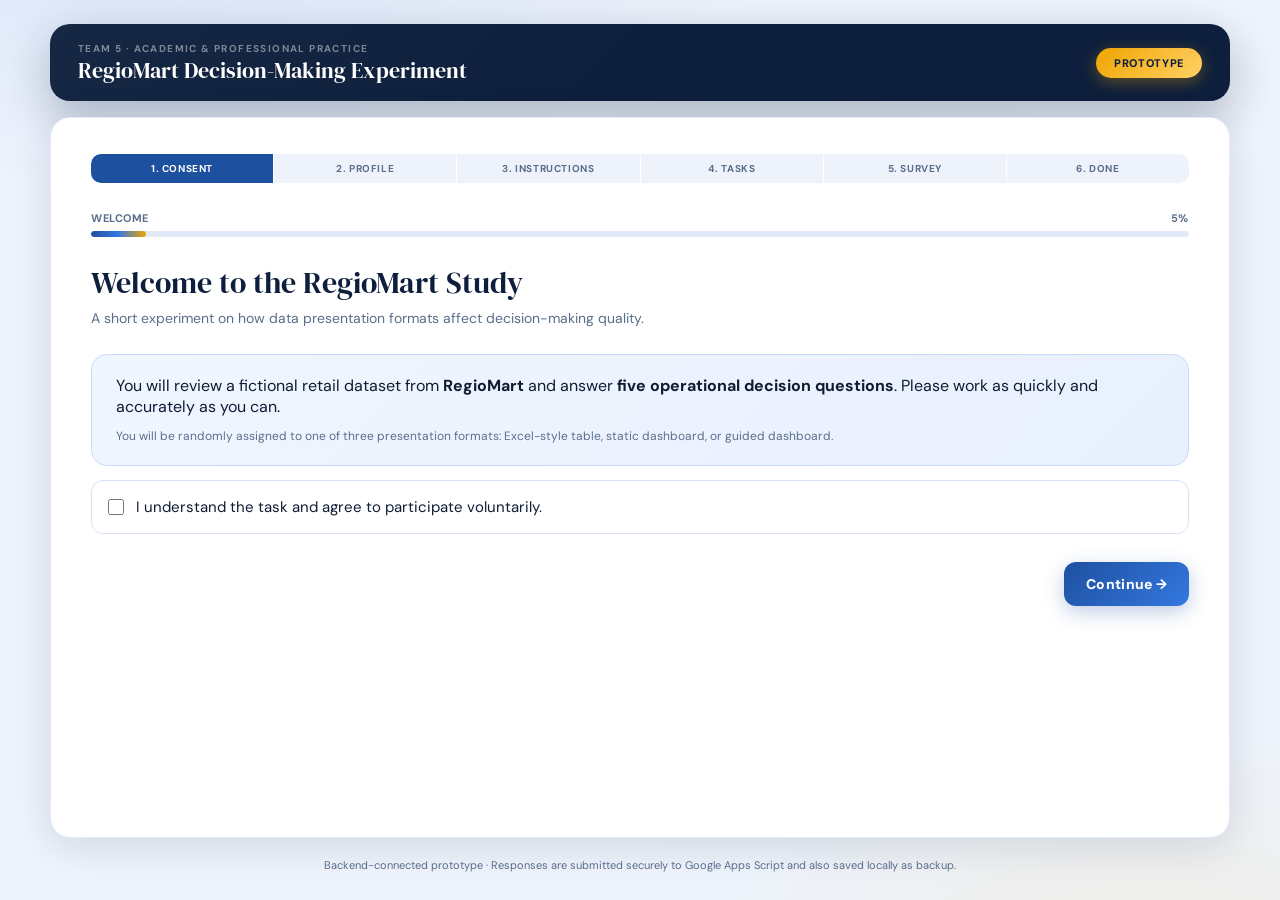
==== commit 7c191746: "Add files via upload" ====
--- a/index.html
+++ b/index.html
@@ -291,10 +291,67 @@
     <div class="badge" id="conditionBadge">Prototype</div>
   </header>
   <main id="app"></main>
-  <footer>Prototype for presentation/demo. For real data collection, connect to SoSci Survey or a backend service.</footer>
+  <footer>Backend-connected prototype · Responses are submitted securely to Google Apps Script and also saved locally as backup.</footer>
 </div>
 
 <script>
+/* ─── BACKEND CONFIGURATION ─── */
+const BACKEND_URL = "https://script.google.com/macros/s/AKfycbzRyeLxjzHSgNPFyncv-MfCMDbLCQV4NZy-WnodPyzgGUsQu6GjiVgRd9yRqo3adKxP/exec";
+const BACKEND_DEPLOYMENT_ID = "AKfycbzRyeLxjzHSgNPFyncv-MfCMDbLCQV4NZy-WnodPyzgGUsQu6GjiVgRd9yRqo3adKxP";
+const STUDY_NAME = "RegioMart Decision-Making Experiment";
+const PROTOTYPE_VERSION = "backend-connected-v1.0";
+
+function createParticipantId(){
+  return "P-" + Date.now() + "-" + Math.floor(Math.random() * 100000);
+}
+
+function setBackendStatus(message,type){
+  const el=$("backendStatus");
+  if(!el)return;
+  const colors={
+    pending:["#fff7ed","#fed7aa","#9a3412"],
+    success:["#f0fdf4","#86efac","#166534"],
+    error:["#fef2f2","#fecaca","#991b1b"]
+  };
+  const c=colors[type]||colors.pending;
+  el.style.background=c[0];
+  el.style.borderColor=c[1];
+  el.style.color=c[2];
+  el.textContent=message;
+}
+
+async function sendResultsToBackend(resultsData){
+  if(!BACKEND_URL || BACKEND_URL.includes("PASTE_YOUR")){
+    setBackendStatus("Backend URL is missing. Results were saved locally only.","error");
+    return false;
+  }
+
+  const payload={
+    ...resultsData,
+    backend_url:BACKEND_URL,
+    deployment_id:BACKEND_DEPLOYMENT_ID,
+    submitted_at:new Date().toISOString(),
+    user_agent:navigator.userAgent
+  };
+
+  try{
+    await fetch(BACKEND_URL,{
+      method:"POST",
+      mode:"no-cors",
+      headers:{
+        "Content-Type":"text/plain;charset=utf-8"
+      },
+      body:JSON.stringify(payload)
+    });
+    setBackendStatus("Submission request sent to Google Apps Script. Because no-cors is used, the browser cannot read the server response.","success");
+    return true;
+  }catch(error){
+    console.error("Backend submission failed:",error);
+    setBackendStatus("Automatic backend submission failed. The CSV/local backup is still available.","error");
+    return false;
+  }
+}
+
 /* ─── DATA ─── */
 const REGIOMART_DATA=[{"Store":"Bremen-1","Region":"North","Month":"Jan","ProductCategory":"Electronics","UnitsSold":454,"Revenue":90800,"Costs":63560,"Inventory":161},{"Store":"Bremen-1","Region":"North","Month":"Jan","ProductCategory":"Apparel","UnitsSold":609,"Revenue":30450,"Costs":18270,"Inventory":225},{"Store":"Bremen-1","Region":"North","Month":"Jan","ProductCategory":"Groceries","UnitsSold":2163,"Revenue":21630,"Costs":17304,"Inventory":396},{"Store":"Bremen-1","Region":"North","Month":"Jan","ProductCategory":"Home","UnitsSold":293,"Revenue":23440,"Costs":16408,"Inventory":164},{"Store":"Bremen-1","Region":"North","Month":"Feb","ProductCategory":"Electronics","UnitsSold":429,"Revenue":85800,"Costs":60060,"Inventory":187},{"Store":"Bremen-1","Region":"North","Month":"Feb","ProductCategory":"Apparel","UnitsSold":583,"Revenue":29150,"Costs":17490,"Inventory":215},{"Store":"Bremen-1","Region":"North","Month":"Feb","ProductCategory":"Groceries","UnitsSold":2163,"Revenue":21630,"Costs":17304,"Inventory":422},{"Store":"Bremen-1","Region":"North","Month":"Feb","ProductCategory":"Home","UnitsSold":292,"Revenue":23360,"Costs":16352,"Inventory":165},{"Store":"Bremen-1","Region":"North","Month":"Mar","ProductCategory":"Electronics","UnitsSold":422,"Revenue":84400,"Costs":59080,"Inventory":194},{"Store":"Bremen-1","Region":"North","Month":"Mar","ProductCategory":"Apparel","UnitsSold":597,"Revenue":29850,"Costs":17910,"Inventory":238},{"Store":"Bremen-1","Region":"North","Month":"Mar","ProductCategory":"Groceries","UnitsSold":2212,"Revenue":22120,"Costs":17696,"Inventory":390},{"Store":"Bremen-1","Region":"North","Month":"Mar","ProductCategory":"Home","UnitsSold":295,"Revenue":23600,"Costs":16520,"Inventory":140},{"Store":"Bremen-1","Region":"North","Month":"Apr","ProductCategory":"Electronics","UnitsSold":424,"Revenue":84800,"Costs":59360,"Inventory":181},{"Store":"Bremen-1","Region":"North","Month":"Apr","ProductCategory":"Apparel","UnitsSold":592,"Revenue":29600,"Costs":17760,"Inventory":223},{"Store":"Bremen-1","Region":"North","Month":"Apr","ProductCategory":"Groceries","UnitsSold":2260,"Revenue":22600,"Costs":18080,"Inventory":411},{"Store":"Bremen-1","Region":"North","Month":"Apr","ProductCategory":"Home","UnitsSold":283,"Revenue":22640,"Costs":15848,"Inventory":154},{"Store":"Bremen-1","Region":"North","Month":"May","ProductCategory":"Electronics","UnitsSold":399,"Revenue":79800,"Costs":55860,"Inventory":182},{"Store":"Bremen-1","Region":"North","Month":"May","ProductCategory":"Apparel","UnitsSold":604,"Revenue":30200,"Costs":18120,"Inventory":212},{"Store":"Bremen-1","Region":"North","Month":"May","ProductCategory":"Groceries","UnitsSold":2230,"Revenue":22300,"Costs":17840,"Inventory":424},{"Store":"Bremen-1","Region":"North","Month":"May","ProductCategory":"Home","UnitsSold":283,"Revenue":22640,"Costs":15848,"Inventory":154},{"Store":"Bremen-1","Region":"North","Month":"Jun","ProductCategory":"Electronics","UnitsSold":389,"Revenue":77800,"Costs":54460,"Inventory":178},{"Store":"Bremen-1","Region":"North","Month":"Jun","ProductCategory":"Apparel","UnitsSold":612,"Revenue":30600,"Costs":18360,"Inventory":249},{"Store":"Bremen-1","Region":"North","Month":"Jun","ProductCategory":"Groceries","UnitsSold":2251,"Revenue":22510,"Costs":18008,"Inventory":413},{"Store":"Bremen-1","Region":"North","Month":"Jun","ProductCategory":"Home","UnitsSold":291,"Revenue":23280,"Costs":16296,"Inventory":134},{"Store":"Bremen-1","Region":"North","Month":"Jul","ProductCategory":"Electronics","UnitsSold":378,"Revenue":75600,"Costs":52920,"Inventory":174},{"Store":"Bremen-1","Region":"North","Month":"Jul","ProductCategory":"Apparel","UnitsSold":610,"Revenue":30500,"Costs":18300,"Inventory":215},{"Store":"Bremen-1","Region":"North","Month":"Jul","ProductCategory":"Groceries","UnitsSold":2247,"Revenue":22470,"Costs":17976,"Inventory":396},{"Store":"Bremen-1","Region":"North","Month":"Jul","ProductCategory":"Home","UnitsSold":288,"Revenue":23040,"Costs":16128,"Inventory":159},{"Store":"Bremen-1","Region":"North","Month":"Aug","ProductCategory":"Electronics","UnitsSold":381,"Revenue":76200,"Costs":53340,"Inventory":183},{"Store":"Bremen-1","Region":"North","Month":"Aug","ProductCategory":"Apparel","UnitsSold":588,"Revenue":29400,"Costs":17640,"Inventory":232},{"Store":"Bremen-1","Region":"North","Month":"Aug","ProductCategory":"Groceries","UnitsSold":2162,"Revenue":21620,"Costs":17296,"Inventory":407},{"Store":"Bremen-1","Region":"North","Month":"Aug","ProductCategory":"Home","UnitsSold":294,"Revenue":23520,"Costs":16464,"Inventory":134},{"Store":"Bremen-1","Region":"North","Month":"Sep","ProductCategory":"Electronics","UnitsSold":371,"Revenue":74200,"Costs":51940,"Inventory":170},{"Store":"Bremen-1","Region":"North","Month":"Sep","ProductCategory":"Apparel","UnitsSold":601,"Revenue":30050,"Costs":18030,"Inventory":225},{"Store":"Bremen-1","Region":"North","Month":"Sep","ProductCategory":"Groceries","UnitsSold":2156,"Revenue":21560,"Costs":17248,"Inventory":414},{"Store":"Bremen-1","Region":"North","Month":"Sep","ProductCategory":"Home","UnitsSold":286,"Revenue":22880,"Costs":16016,"Inventory":170},{"Store":"Bremen-1","Region":"North","Month":"Oct","ProductCategory":"Electronics","UnitsSold":362,"Revenue":72400,"Costs":50680,"Inventory":174},{"Store":"Bremen-1","Region":"North","Month":"Oct","ProductCategory":"Apparel","UnitsSold":607,"Revenue":30350,"Costs":18210,"Inventory":213},{"Store":"Bremen-1","Region":"North","Month":"Oct","ProductCategory":"Groceries","UnitsSold":2164,"Revenue":21640,"Costs":17312,"Inventory":1025},{"Store":"Bremen-1","Region":"North","Month":"Oct","ProductCategory":"Home","UnitsSold":295,"Revenue":23600,"Costs":16520,"Inventory":155},{"Store":"Bremen-1","Region":"North","Month":"Nov","ProductCategory":"Electronics","UnitsSold":343,"Revenue":68600,"Costs":48020,"Inventory":173},{"Store":"Bremen-1","Region":"North","Month":"Nov","ProductCategory":"Apparel","UnitsSold":615,"Revenue":30750,"Costs":18450,"Inventory":246},{"Store":"Bremen-1","Region":"North","Month":"Nov","ProductCategory":"Groceries","UnitsSold":2250,"Revenue":22500,"Costs":18000,"Inventory":410},{"Store":"Bremen-1","Region":"North","Month":"Nov","ProductCategory":"Home","UnitsSold":285,"Revenue":22800,"Costs":15960,"Inventory":161},{"Store":"Bremen-1","Region":"North","Month":"Dec","ProductCategory":"Electronics","UnitsSold":335,"Revenue":67000,"Costs":46900,"Inventory":189},{"Store":"Bremen-1","Region":"North","Month":"Dec","ProductCategory":"Apparel","UnitsSold":587,"Revenue":29350,"Costs":17610,"Inventory":218},{"Store":"Bremen-1","Region":"North","Month":"Dec","ProductCategory":"Groceries","UnitsSold":2167,"Revenue":21670,"Costs":17336,"Inventory":425},{"Store":"Bremen-1","Region":"North","Month":"Dec","ProductCategory":"Home","UnitsSold":291,"Revenue":23280,"Costs":16296,"Inventory":167},{"Store":"Hamburg-1","Region":"North","Month":"Jan","ProductCategory":"Electronics","UnitsSold":470,"Revenue":94000,"Costs":62980,"Inventory":197},{"Store":"Hamburg-1","Region":"North","Month":"Jan","ProductCategory":"Apparel","UnitsSold":626,"Revenue":31300,"Costs":17841,"Inventory":224},{"Store":"Hamburg-1","Region":"North","Month":"Jan","ProductCategory":"Groceries","UnitsSold":2178,"Revenue":21780,"Costs":17424,"Inventory":412},{"Store":"Hamburg-1","Region":"North","Month":"Jan","ProductCategory":"Home","UnitsSold":298,"Revenue":23840,"Costs":16688,"Inventory":166},{"Store":"Hamburg-1","Region":"North","Month":"Feb","ProductCategory":"Electronics","UnitsSold":458,"Revenue":91600,"Costs":61372,"Inventory":188},{"Store":"Hamburg-1","Region":"North","Month":"Feb","ProductCategory":"Apparel","UnitsSold":607,"Revenue":30350,"Costs":17300,"Inventory":219},{"Store":"Hamburg-1","Region":"North","Month":"Feb","ProductCategory":"Groceries","UnitsSold":2195,"Revenue":21950,"Costs":17560,"Inventory":405},{"Store":"Hamburg-1","Region":"North","Month":"Feb","ProductCategory":"Home","UnitsSold":297,"Revenue":23760,"Costs":16632,"Inventory":140},{"Store":"Hamburg-1","Region":"North","Month":"Mar","ProductCategory":"Electronics","UnitsSold":454,"Revenue":90800,"Costs":60836,"Inventory":196},{"Store":"Hamburg-1","Region":"North","Month":"Mar","ProductCategory":"Apparel","UnitsSold":618,"Revenue":30900,"Costs":17613,"Inventory":231},{"Store":"Hamburg-1","Region":"North","Month":"Mar","ProductCategory":"Groceries","UnitsSold":2218,"Revenue":22180,"Costs":17744,"Inventory":399},{"Store":"Hamburg-1","Region":"North","Month":"Mar","ProductCategory":"Home","UnitsSold":304,"Revenue":24320,"Costs":17024,"Inventory":145},{"Store":"Hamburg-1","Region":"North","Month":"Apr","ProductCategory":"Electronics","UnitsSold":449,"Revenue":89800,"Costs":60166,"Inventory":178},{"Store":"Hamburg-1","Region":"North","Month":"Apr","ProductCategory":"Apparel","UnitsSold":611,"Revenue":30550,"Costs":17414,"Inventory":223},{"Store":"Hamburg-1","Region":"North","Month":"Apr","ProductCategory":"Groceries","UnitsSold":2245,"Revenue":22450,"Costs":17960,"Inventory":408},{"Store":"Hamburg-1","Region":"North","Month":"Apr","ProductCategory":"Home","UnitsSold":295,"Revenue":23600,"Costs":16520,"Inventory":162},{"Store":"Hamburg-1","Region":"North","Month":"May","ProductCategory":"Electronics","UnitsSold":438,"Revenue":87600,"Costs":58692,"Inventory":192},{"Store":"Hamburg-1","Region":"North","Month":"May","ProductCategory":"Apparel","UnitsSold":622,"Revenue":31100,"Costs":17727,"Inventory":216},{"Store":"Hamburg-1","Region":"North","Month":"May","ProductCategory":"Groceries","UnitsSold":2231,"Revenue":22310,"Costs":17848,"Inventory":423},{"Store":"Hamburg-1","Region":"North","Month":"May","ProductCategory":"Home","UnitsSold":301,"Revenue":24080,"Costs":16856,"Inventory":150},{"Store":"Hamburg-1","Region":"North","Month":"Jun","ProductCategory":"Electronics","UnitsSold":432,"Revenue":86400,"Costs":57888,"Inventory":185},{"Store":"Hamburg-1","Region":"North","Month":"Jun","ProductCategory":"Apparel","UnitsSold":624,"Revenue":31200,"Costs":17784,"Inventory":240},{"Store":"Hamburg-1","Region":"North","Month":"Jun","ProductCategory":"Groceries","UnitsSold":2228,"Revenue":22280,"Costs":17824,"Inventory":411},{"Store":"Hamburg-1","Region":"North","Month":"Jun","ProductCategory":"Home","UnitsSold":299,"Revenue":23920,"Costs":16744,"Inventory":139},{"Store":"Hamburg-1","Region":"North","Month":"Jul","ProductCategory":"Electronics","UnitsSold":440,"Revenue":88000,"Costs":58960,"Inventory":180},{"Store":"Hamburg-1","Region":"North","Month":"Jul","ProductCategory":"Apparel","UnitsSold":632,"Revenue":31600,"Costs":18012,"Inventory":220},{"Store":"Hamburg-1","Region":"North","Month":"Jul","ProductCategory":"Groceries","UnitsSold":2214,"Revenue":22140,"Costs":17712,"Inventory":407},{"Store":"Hamburg-1","Region":"North","Month":"Jul","ProductCategory":"Home","UnitsSold":302,"Revenue":24160,"Costs":16912,"Inventory":156},{"Store":"Hamburg-1","Region":"North","Month":"Aug","ProductCategory":"Electronics","UnitsSold":435,"Revenue":87000,"Costs":58290,"Inventory":188},{"Store":"Hamburg-1","Region":"North","Month":"Aug","ProductCategory":"Apparel","UnitsSold":625,"Revenue":31250,"Costs":17813,"Inventory":235},{"Store":"Hamburg-1","Region":"North","Month":"Aug","ProductCategory":"Groceries","UnitsSold":2207,"Revenue":22070,"Costs":17656,"Inventory":399},{"Store":"Hamburg-1","Region":"North","Month":"Aug","ProductCategory":"Home","UnitsSold":297,"Revenue":23760,"Costs":16632,"Inventory":141},{"Store":"Hamburg-1","Region":"North","Month":"Sep","ProductCategory":"Electronics","UnitsSold":428,"Revenue":85600,"Costs":57352,"Inventory":175},{"Store":"Hamburg-1","Region":"North","Month":"Sep","ProductCategory":"Apparel","UnitsSold":619,"Revenue":30950,"Costs":17642,"Inventory":222},{"Store":"Hamburg-1","Region":"North","Month":"Sep","ProductCategory":"Groceries","UnitsSold":2195,"Revenue":21950,"Costs":17560,"Inventory":412},{"Store":"Hamburg-1","Region":"North","Month":"Sep","ProductCategory":"Home","UnitsSold":294,"Revenue":23520,"Costs":16464,"Inventory":168},{"Store":"Hamburg-1","Region":"North","Month":"Oct","ProductCategory":"Electronics","UnitsSold":420,"Revenue":84000,"Costs":56280,"Inventory":183},{"Store":"Hamburg-1","Region":"North","Month":"Oct","ProductCategory":"Apparel","UnitsSold":614,"Revenue":30700,"Costs":17499,"Inventory":210},{"Store":"Hamburg-1","Region":"North","Month":"Oct","ProductCategory":"Groceries","UnitsSold":2202,"Revenue":22020,"Costs":17616,"Inventory":402},{"Store":"Hamburg-1","Region":"North","Month":"Oct","ProductCategory":"Home","UnitsSold":298,"Revenue":23840,"Costs":16688,"Inventory":157},{"Store":"Hamburg-1","Region":"North","Month":"Nov","ProductCategory":"Electronics","UnitsSold":408,"Revenue":81600,"Costs":54672,"Inventory":178},{"Store":"Hamburg-1","Region":"North","Month":"Nov","ProductCategory":"Apparel","UnitsSold":620,"Revenue":31000,"Costs":17670,"Inventory":242},{"Store":"Hamburg-1","Region":"North","Month":"Nov","ProductCategory":"Groceries","UnitsSold":2220,"Revenue":22200,"Costs":17760,"Inventory":408},{"Store":"Hamburg-1","Region":"North","Month":"Nov","ProductCategory":"Home","UnitsSold":291,"Revenue":23280,"Costs":16296,"Inventory":165},{"Store":"Hamburg-1","Region":"North","Month":"Dec","ProductCategory":"Electronics","UnitsSold":398,"Revenue":79600,"Costs":53332,"Inventory":192},{"Store":"Hamburg-1","Region":"North","Month":"Dec","ProductCategory":"Apparel","UnitsSold":610,"Revenue":30500,"Costs":17385,"Inventory":225},{"Store":"Hamburg-1","Region":"North","Month":"Dec","ProductCategory":"Groceries","UnitsSold":2180,"Revenue":21800,"Costs":17440,"Inventory":418},{"Store":"Hamburg-1","Region":"North","Month":"Dec","ProductCategory":"Home","UnitsSold":296,"Revenue":23680,"Costs":16576,"Inventory":160},{"Store":"Frankfurt-1","Region":"Central","Month":"Jan","ProductCategory":"Electronics","UnitsSold":461,"Revenue":92200,"Costs":64540,"Inventory":188},{"Store":"Frankfurt-1","Region":"Central","Month":"Jan","ProductCategory":"Apparel","UnitsSold":598,"Revenue":29900,"Costs":17940,"Inventory":220},{"Store":"Frankfurt-1","Region":"Central","Month":"Jan","ProductCategory":"Groceries","UnitsSold":2174,"Revenue":21740,"Costs":17392,"Inventory":402},{"Store":"Frankfurt-1","Region":"Central","Month":"Jan","ProductCategory":"Home","UnitsSold":291,"Revenue":23280,"Costs":16296,"Inventory":155},{"Store":"Frankfurt-1","Region":"Central","Month":"Feb","ProductCategory":"Electronics","UnitsSold":448,"Revenue":89600,"Costs":62720,"Inventory":180},{"Store":"Frankfurt-1","Region":"Central","Month":"Feb","ProductCategory":"Apparel","UnitsSold":590,"Revenue":29500,"Costs":17700,"Inventory":215},{"Store":"Frankfurt-1","Region":"Central","Month":"Feb","ProductCategory":"Groceries","UnitsSold":2181,"Revenue":21810,"Costs":17448,"Inventory":415},{"Store":"Frankfurt-1","Region":"Central","Month":"Feb","ProductCategory":"Home","UnitsSold":287,"Revenue":22960,"Costs":16072,"Inventory":142},{"Store":"Frankfurt-1","Region":"Central","Month":"Mar","ProductCategory":"Electronics","UnitsSold":440,"Revenue":88000,"Costs":61600,"Inventory":193},{"Store":"Frankfurt-1","Region":"Central","Month":"Mar","ProductCategory":"Apparel","UnitsSold":601,"Revenue":30050,"Costs":18030,"Inventory":230},{"Store":"Frankfurt-1","Region":"Central","Month":"Mar","ProductCategory":"Groceries","UnitsSold":2204,"Revenue":22040,"Costs":17632,"Inventory":395},{"Store":"Frankfurt-1","Region":"Central","Month":"Mar","ProductCategory":"Home","UnitsSold":294,"Revenue":23520,"Costs":16464,"Inventory":148},{"Store":"Frankfurt-1","Region":"Central","Month":"Apr","ProductCategory":"Electronics","UnitsSold":435,"Revenue":87000,"Costs":60900,"Inventory":175},{"Store":"Frankfurt-1","Region":"Central","Month":"Apr","ProductCategory":"Apparel","UnitsSold":595,"Revenue":29750,"Costs":17850,"Inventory":220},{"Store":"Frankfurt-1","Region":"Central","Month":"Apr","ProductCategory":"Groceries","UnitsSold":2230,"Revenue":22300,"Costs":17840,"Inventory":408},{"Store":"Frankfurt-1","Region":"Central","Month":"Apr","ProductCategory":"Home","UnitsSold":285,"Revenue":22800,"Costs":15960,"Inventory":158},{"Store":"Frankfurt-1","Region":"Central","Month":"May","ProductCategory":"Electronics","UnitsSold":420,"Revenue":84000,"Costs":58800,"Inventory":180},{"Store":"Frankfurt-1","Region":"Central","Month":"May","ProductCategory":"Apparel","UnitsSold":600,"Revenue":30000,"Costs":18000,"Inventory":210},{"Store":"Frankfurt-1","Region":"Central","Month":"May","ProductCategory":"Groceries","UnitsSold":2215,"Revenue":22150,"Costs":17720,"Inventory":420},{"Store":"Frankfurt-1","Region":"Central","Month":"May","ProductCategory":"Home","UnitsSold":290,"Revenue":23200,"Costs":16240,"Inventory":150},{"Store":"Frankfurt-1","Region":"Central","Month":"Jun","ProductCategory":"Electronics","UnitsSold":412,"Revenue":82400,"Costs":57680,"Inventory":178},{"Store":"Frankfurt-1","Region":"Central","Month":"Jun","ProductCategory":"Apparel","UnitsSold":608,"Revenue":30400,"Costs":18240,"Inventory":245},{"Store":"Frankfurt-1","Region":"Central","Month":"Jun","ProductCategory":"Groceries","UnitsSold":2238,"Revenue":22380,"Costs":17904,"Inventory":410},{"Store":"Frankfurt-1","Region":"Central","Month":"Jun","ProductCategory":"Home","UnitsSold":288,"Revenue":23040,"Costs":16128,"Inventory":138},{"Store":"Frankfurt-1","Region":"Central","Month":"Jul","ProductCategory":"Electronics","UnitsSold":418,"Revenue":83600,"Costs":58520,"Inventory":175},{"Store":"Frankfurt-1","Region":"Central","Month":"Jul","ProductCategory":"Apparel","UnitsSold":612,"Revenue":30600,"Costs":18360,"Inventory":218},{"Store":"Frankfurt-1","Region":"Central","Month":"Jul","ProductCategory":"Groceries","UnitsSold":2228,"Revenue":22280,"Costs":17824,"Inventory":398},{"Store":"Frankfurt-1","Region":"Central","Month":"Jul","ProductCategory":"Home","UnitsSold":285,"Revenue":22800,"Costs":15960,"Inventory":160},{"Store":"Frankfurt-1","Region":"Central","Month":"Aug","ProductCategory":"Electronics","UnitsSold":410,"Revenue":82000,"Costs":57400,"Inventory":182},{"Store":"Frankfurt-1","Region":"Central","Month":"Aug","ProductCategory":"Apparel","UnitsSold":605,"Revenue":30250,"Costs":18150,"Inventory":228},{"Store":"Frankfurt-1","Region":"Central","Month":"Aug","ProductCategory":"Groceries","UnitsSold":2218,"Revenue":22180,"Costs":17744,"Inventory":404},{"Store":"Frankfurt-1","Region":"Central","Month":"Aug","ProductCategory":"Home","UnitsSold":291,"Revenue":23280,"Costs":16296,"Inventory":138},{"Store":"Frankfurt-1","Region":"Central","Month":"Sep","ProductCategory":"Electronics","UnitsSold":405,"Revenue":81000,"Costs":56700,"Inventory":172},{"Store":"Frankfurt-1","Region":"Central","Month":"Sep","ProductCategory":"Apparel","UnitsSold":598,"Revenue":29900,"Costs":17940,"Inventory":222},{"Store":"Frankfurt-1","Region":"Central","Month":"Sep","ProductCategory":"Groceries","UnitsSold":2200,"Revenue":22000,"Costs":17600,"Inventory":412},{"Store":"Frankfurt-1","Region":"Central","Month":"Sep","ProductCategory":"Home","UnitsSold":286,"Revenue":22880,"Costs":16016,"Inventory":166},{"Store":"Frankfurt-1","Region":"Central","Month":"Oct","ProductCategory":"Electronics","UnitsSold":395,"Revenue":79000,"Costs":55300,"Inventory":178},{"Store":"Frankfurt-1","Region":"Central","Month":"Oct","ProductCategory":"Apparel","UnitsSold":602,"Revenue":30100,"Costs":18060,"Inventory":214},{"Store":"Frankfurt-1","Region":"Central","Month":"Oct","ProductCategory":"Groceries","UnitsSold":2195,"Revenue":21950,"Costs":17560,"Inventory":405},{"Store":"Frankfurt-1","Region":"Central","Month":"Oct","ProductCategory":"Home","UnitsSold":292,"Revenue":23360,"Costs":16352,"Inventory":152},{"Store":"Frankfurt-1","Region":"Central","Month":"Nov","ProductCategory":"Electronics","UnitsSold":380,"Revenue":76000,"Costs":53200,"Inventory":175},{"Store":"Frankfurt-1","Region":"Central","Month":"Nov","ProductCategory":"Apparel","UnitsSold":608,"Revenue":30400,"Costs":18240,"Inventory":240},{"Store":"Frankfurt-1","Region":"Central","Month":"Nov","ProductCategory":"Groceries","UnitsSold":2210,"Revenue":22100,"Costs":17680,"Inventory":410},{"Store":"Frankfurt-1","Region":"Central","Month":"Nov","ProductCategory":"Home","UnitsSold":288,"Revenue":23040,"Costs":16128,"Inventory":160},{"Store":"Frankfurt-1","Region":"Central","Month":"Dec","ProductCategory":"Electronics","UnitsSold":370,"Revenue":74000,"Costs":51800,"Inventory":188},{"Store":"Frankfurt-1","Region":"Central","Month":"Dec","ProductCategory":"Apparel","UnitsSold":595,"Revenue":29750,"Costs":17850,"Inventory":218},{"Store":"Frankfurt-1","Region":"Central","Month":"Dec","ProductCategory":"Groceries","UnitsSold":2175,"Revenue":21750,"Costs":17400,"Inventory":420},{"Store":"Frankfurt-1","Region":"Central","Month":"Dec","ProductCategory":"Home","UnitsSold":285,"Revenue":22800,"Costs":15960,"Inventory":158},{"Store":"Cologne-1","Region":"Central","Month":"Jan","ProductCategory":"Electronics","UnitsSold":458,"Revenue":91600,"Costs":64120,"Inventory":190},{"Store":"Cologne-1","Region":"Central","Month":"Jan","ProductCategory":"Apparel","UnitsSold":602,"Revenue":30100,"Costs":18060,"Inventory":218},{"Store":"Cologne-1","Region":"Central","Month":"Jan","ProductCategory":"Groceries","UnitsSold":2168,"Revenue":21680,"Costs":17344,"Inventory":400},{"Store":"Cologne-1","Region":"Central","Month":"Jan","ProductCategory":"Home","UnitsSold":289,"Revenue":23120,"Costs":16184,"Inventory":162},{"Store":"Cologne-1","Region":"Central","Month":"Feb","ProductCategory":"Electronics","UnitsSold":445,"Revenue":89000,"Costs":62300,"Inventory":184},{"Store":"Cologne-1","Region":"Central","Month":"Feb","ProductCategory":"Apparel","UnitsSold":593,"Revenue":29650,"Costs":17790,"Inventory":212},{"Store":"Cologne-1","Region":"Central","Month":"Feb","ProductCategory":"Groceries","UnitsSold":2175,"Revenue":21750,"Costs":17400,"Inventory":418},{"Store":"Cologne-1","Region":"Central","Month":"Feb","ProductCategory":"Home","UnitsSold":285,"Revenue":22800,"Costs":15960,"Inventory":145},{"Store":"Cologne-1","Region":"Central","Month":"Mar","ProductCategory":"Electronics","UnitsSold":438,"Revenue":87600,"Costs":61320,"Inventory":190},{"Store":"Cologne-1","Region":"Central","Month":"Mar","ProductCategory":"Apparel","UnitsSold":605,"Revenue":30250,"Costs":18150,"Inventory":235},{"Store":"Cologne-1","Region":"Central","Month":"Mar","ProductCategory":"Groceries","UnitsSold":2208,"Revenue":22080,"Costs":17664,"Inventory":393},{"Store":"Cologne-1","Region":"Central","Month":"Mar","ProductCategory":"Home","UnitsSold":292,"Revenue":23360,"Costs":16352,"Inventory":150},{"Store":"Cologne-1","Region":"Central","Month":"Apr","ProductCategory":"Electronics","UnitsSold":430,"Revenue":86000,"Costs":60200,"Inventory":178},{"Store":"Cologne-1","Region":"Central","Month":"Apr","ProductCategory":"Apparel","UnitsSold":598,"Revenue":29900,"Costs":17940,"Inventory":220},{"Store":"Cologne-1","Region":"Central","Month":"Apr","ProductCategory":"Groceries","UnitsSold":2235,"Revenue":22350,"Costs":17880,"Inventory":410},{"Store":"Cologne-1","Region":"Central","Month":"Apr","ProductCategory":"Home","UnitsSold":283,"Revenue":22640,"Costs":15848,"Inventory":155},{"Store":"Cologne-1","Region":"Central","Month":"May","ProductCategory":"Electronics","UnitsSold":418,"Revenue":83600,"Costs":58520,"Inventory":185},{"Store":"Cologne-1","Region":"Central","Month":"May","ProductCategory":"Apparel","UnitsSold":605,"Revenue":30250,"Costs":18150,"Inventory":215},{"Store":"Cologne-1","Region":"Central","Month":"May","ProductCategory":"Groceries","UnitsSold":2222,"Revenue":22220,"Costs":17776,"Inventory":422},{"Store":"Cologne-1","Region":"Central","Month":"May","ProductCategory":"Home","UnitsSold":288,"Revenue":23040,"Costs":16128,"Inventory":152},{"Store":"Cologne-1","Region":"Central","Month":"Jun","ProductCategory":"Electronics","UnitsSold":410,"Revenue":82000,"Costs":57400,"Inventory":180},{"Store":"Cologne-1","Region":"Central","Month":"Jun","ProductCategory":"Apparel","UnitsSold":612,"Revenue":30600,"Costs":18360,"Inventory":242},{"Store":"Cologne-1","Region":"Central","Month":"Jun","ProductCategory":"Groceries","UnitsSold":2240,"Revenue":22400,"Costs":17920,"Inventory":412},{"Store":"Cologne-1","Region":"Central","Month":"Jun","ProductCategory":"Home","UnitsSold":286,"Revenue":22880,"Costs":16016,"Inventory":136},{"Store":"Cologne-1","Region":"Central","Month":"Jul","ProductCategory":"Electronics","UnitsSold":415,"Revenue":83000,"Costs":58100,"Inventory":176},{"Store":"Cologne-1","Region":"Central","Month":"Jul","ProductCategory":"Apparel","UnitsSold":618,"Revenue":30900,"Costs":18540,"Inventory":222},{"Store":"Cologne-1","Region":"Central","Month":"Jul","ProductCategory":"Groceries","UnitsSold":2225,"Revenue":22250,"Costs":17800,"Inventory":400},{"Store":"Cologne-1","Region":"Central","Month":"Jul","ProductCategory":"Home","UnitsSold":290,"Revenue":23200,"Costs":16240,"Inventory":158},{"Store":"Cologne-1","Region":"Central","Month":"Aug","ProductCategory":"Electronics","UnitsSold":408,"Revenue":81600,"Costs":57120,"Inventory":184},{"Store":"Cologne-1","Region":"Central","Month":"Aug","ProductCategory":"Apparel","UnitsSold":610,"Revenue":30500,"Costs":18300,"Inventory":230},{"Store":"Cologne-1","Region":"Central","Month":"Aug","ProductCategory":"Groceries","UnitsSold":2215,"Revenue":22150,"Costs":17720,"Inventory":406},{"Store":"Cologne-1","Region":"Central","Month":"Aug","ProductCategory":"Home","UnitsSold":288,"Revenue":23040,"Costs":16128,"Inventory":140},{"Store":"Cologne-1","Region":"Central","Month":"Sep","ProductCategory":"Electronics","UnitsSold":400,"Revenue":80000,"Costs":56000,"Inventory":174},{"Store":"Cologne-1","Region":"Central","Month":"Sep","ProductCategory":"Apparel","UnitsSold":605,"Revenue":30250,"Costs":18150,"Inventory":220},{"Store":"Cologne-1","Region":"Central","Month":"Sep","ProductCategory":"Groceries","UnitsSold":2205,"Revenue":22050,"Costs":17640,"Inventory":415},{"Store":"Cologne-1","Region":"Central","Month":"Sep","ProductCategory":"Home","UnitsSold":284,"Revenue":22720,"Costs":15904,"Inventory":165},{"Store":"Cologne-1","Region":"Central","Month":"Oct","ProductCategory":"Electronics","UnitsSold":392,"Revenue":78400,"Costs":54880,"Inventory":180},{"Store":"Cologne-1","Region":"Central","Month":"Oct","ProductCategory":"Apparel","UnitsSold":608,"Revenue":30400,"Costs":18240,"Inventory":212},{"Store":"Cologne-1","Region":"Central","Month":"Oct","ProductCategory":"Groceries","UnitsSold":2198,"Revenue":21980,"Costs":17584,"Inventory":408},{"Store":"Cologne-1","Region":"Central","Month":"Oct","ProductCategory":"Home","UnitsSold":290,"Revenue":23200,"Costs":16240,"Inventory":155},{"Store":"Cologne-1","Region":"Central","Month":"Nov","ProductCategory":"Electronics","UnitsSold":378,"Revenue":75600,"Costs":52920,"Inventory":176},{"Store":"Cologne-1","Region":"Central","Month":"Nov","ProductCategory":"Apparel","UnitsSold":614,"Revenue":30700,"Costs":18420,"Inventory":238},{"Store":"Cologne-1","Region":"Central","Month":"Nov","ProductCategory":"Groceries","UnitsSold":2215,"Revenue":22150,"Costs":17720,"Inventory":412},{"Store":"Cologne-1","Region":"Central","Month":"Nov","ProductCategory":"Home","UnitsSold":286,"Revenue":22880,"Costs":16016,"Inventory":158},{"Store":"Cologne-1","Region":"Central","Month":"Dec","ProductCategory":"Electronics","UnitsSold":368,"Revenue":73600,"Costs":51520,"Inventory":190},{"Store":"Cologne-1","Region":"Central","Month":"Dec","ProductCategory":"Apparel","UnitsSold":600,"Revenue":30000,"Costs":18000,"Inventory":220},{"Store":"Cologne-1","Region":"Central","Month":"Dec","ProductCategory":"Groceries","UnitsSold":2180,"Revenue":21800,"Costs":17440,"Inventory":422},{"Store":"Cologne-1","Region":"Central","Month":"Dec","ProductCategory":"Home","UnitsSold":284,"Revenue":22720,"Costs":15904,"Inventory":156},{"Store":"Munich-1","Region":"South","Month":"Jan","ProductCategory":"Electronics","UnitsSold":475,"Revenue":95000,"Costs":66500,"Inventory":198},{"Store":"Munich-1","Region":"South","Month":"Jan","ProductCategory":"Apparel","UnitsSold":632,"Revenue":31600,"Costs":18960,"Inventory":228},{"Store":"Munich-1","Region":"South","Month":"Jan","ProductCategory":"Groceries","UnitsSold":2185,"Revenue":21850,"Costs":17480,"Inventory":415},{"Store":"Munich-1","Region":"South","Month":"Jan","ProductCategory":"Home","UnitsSold":300,"Revenue":24000,"Costs":16800,"Inventory":168},{"Store":"Munich-1","Region":"South","Month":"Feb","ProductCategory":"Electronics","UnitsSold":462,"Revenue":92400,"Costs":64680,"Inventory":190},{"Store":"Munich-1","Region":"South","Month":"Feb","ProductCategory":"Apparel","UnitsSold":620,"Revenue":31000,"Costs":18600,"Inventory":222},{"Store":"Munich-1","Region":"South","Month":"Feb","ProductCategory":"Groceries","UnitsSold":2200,"Revenue":22000,"Costs":17600,"Inventory":420},{"Store":"Munich-1","Region":"South","Month":"Feb","ProductCategory":"Home","UnitsSold":296,"Revenue":23680,"Costs":16576,"Inventory":145},{"Store":"Munich-1","Region":"South","Month":"Mar","ProductCategory":"Electronics","UnitsSold":456,"Revenue":91200,"Costs":63840,"Inventory":198},{"Store":"Munich-1","Region":"South","Month":"Mar","ProductCategory":"Apparel","UnitsSold":628,"Revenue":31400,"Costs":18840,"Inventory":238},{"Store":"Munich-1","Region":"South","Month":"Mar","ProductCategory":"Groceries","UnitsSold":2228,"Revenue":22280,"Costs":17824,"Inventory":402},{"Store":"Munich-1","Region":"South","Month":"Mar","ProductCategory":"Home","UnitsSold":302,"Revenue":24160,"Costs":16912,"Inventory":152},{"Store":"Munich-1","Region":"South","Month":"Apr","ProductCategory":"Electronics","UnitsSold":448,"Revenue":89600,"Costs":62720,"Inventory":182},{"Store":"Munich-1","Region":"South","Month":"Apr","ProductCategory":"Apparel","UnitsSold":620,"Revenue":31000,"Costs":18600,"Inventory":226},{"Store":"Munich-1","Region":"South","Month":"Apr","ProductCategory":"Groceries","UnitsSold":2250,"Revenue":22500,"Costs":18000,"Inventory":412},{"Store":"Munich-1","Region":"South","Month":"Apr","ProductCategory":"Home","UnitsSold":298,"Revenue":23840,"Costs":16688,"Inventory":162},{"Store":"Munich-1","Region":"South","Month":"May","ProductCategory":"Electronics","UnitsSold":440,"Revenue":88000,"Costs":61600,"Inventory":186},{"Store":"Munich-1","Region":"South","Month":"May","ProductCategory":"Apparel","UnitsSold":625,"Revenue":31250,"Costs":18750,"Inventory":220},{"Store":"Munich-1","Region":"South","Month":"May","ProductCategory":"Groceries","UnitsSold":2238,"Revenue":22380,"Costs":17904,"Inventory":425},{"Store":"Munich-1","Region":"South","Month":"May","ProductCategory":"Home","UnitsSold":295,"Revenue":23600,"Costs":16520,"Inventory":158},{"Store":"Munich-1","Region":"South","Month":"Jun","ProductCategory":"Electronics","UnitsSold":430,"Revenue":86000,"Costs":60200,"Inventory":180},{"Store":"Munich-1","Region":"South","Month":"Jun","ProductCategory":"Apparel","UnitsSold":630,"Revenue":31500,"Costs":18900,"Inventory":248},{"Store":"Munich-1","Region":"South","Month":"Jun","ProductCategory":"Groceries","UnitsSold":2255,"Revenue":22550,"Costs":18040,"Inventory":415},{"Store":"Munich-1","Region":"South","Month":"Jun","ProductCategory":"Home","UnitsSold":292,"Revenue":23360,"Costs":16352,"Inventory":140},{"Store":"Munich-1","Region":"South","Month":"Jul","ProductCategory":"Electronics","UnitsSold":445,"Revenue":89000,"Costs":62300,"Inventory":182},{"Store":"Munich-1","Region":"South","Month":"Jul","ProductCategory":"Apparel","UnitsSold":638,"Revenue":31900,"Costs":19140,"Inventory":225},{"Store":"Munich-1","Region":"South","Month":"Jul","ProductCategory":"Groceries","UnitsSold":2240,"Revenue":22400,"Costs":17920,"Inventory":405},{"Store":"Munich-1","Region":"South","Month":"Jul","ProductCategory":"Home","UnitsSold":296,"Revenue":23680,"Costs":16576,"Inventory":162},{"Store":"Munich-1","Region":"South","Month":"Aug","ProductCategory":"Electronics","UnitsSold":438,"Revenue":87600,"Costs":61320,"Inventory":190},{"Store":"Munich-1","Region":"South","Month":"Aug","ProductCategory":"Apparel","UnitsSold":630,"Revenue":31500,"Costs":18900,"Inventory":238},{"Store":"Munich-1","Region":"South","Month":"Aug","ProductCategory":"Groceries","UnitsSold":2228,"Revenue":22280,"Costs":17824,"Inventory":408},{"Store":"Munich-1","Region":"South","Month":"Aug","ProductCategory":"Home","UnitsSold":298,"Revenue":23840,"Costs":16688,"Inventory":142},{"Store":"Munich-1","Region":"South","Month":"Sep","ProductCategory":"Electronics","UnitsSold":432,"Revenue":86400,"Costs":60480,"Inventory":178},{"Store":"Munich-1","Region":"South","Month":"Sep","ProductCategory":"Apparel","UnitsSold":624,"Revenue":31200,"Costs":18720,"Inventory":228},{"Store":"Munich-1","Region":"South","Month":"Sep","ProductCategory":"Groceries","UnitsSold":2218,"Revenue":22180,"Costs":17744,"Inventory":418},{"Store":"Munich-1","Region":"South","Month":"Sep","ProductCategory":"Home","UnitsSold":294,"Revenue":23520,"Costs":16464,"Inventory":172},{"Store":"Munich-1","Region":"South","Month":"Oct","ProductCategory":"Electronics","UnitsSold":424,"Revenue":84800,"Costs":59360,"Inventory":185},{"Store":"Munich-1","Region":"South","Month":"Oct","ProductCategory":"Apparel","UnitsSold":618,"Revenue":30900,"Costs":18540,"Inventory":218},{"Store":"Munich-1","Region":"South","Month":"Oct","ProductCategory":"Groceries","UnitsSold":2210,"Revenue":22100,"Costs":17680,"Inventory":410},{"Store":"Munich-1","Region":"South","Month":"Oct","ProductCategory":"Home","UnitsSold":292,"Revenue":23360,"Costs":16352,"Inventory":160},{"Store":"Munich-1","Region":"South","Month":"Nov","ProductCategory":"Electronics","UnitsSold":410,"Revenue":82000,"Costs":57400,"Inventory":180},{"Store":"Munich-1","Region":"South","Month":"Nov","ProductCategory":"Apparel","UnitsSold":622,"Revenue":31100,"Costs":18660,"Inventory":248},{"Store":"Munich-1","Region":"South","Month":"Nov","ProductCategory":"Groceries","UnitsSold":2225,"Revenue":22250,"Costs":17800,"Inventory":412},{"Store":"Munich-1","Region":"South","Month":"Nov","ProductCategory":"Home","UnitsSold":290,"Revenue":23200,"Costs":16240,"Inventory":165},{"Store":"Munich-1","Region":"South","Month":"Dec","ProductCategory":"Electronics","UnitsSold":400,"Revenue":80000,"Costs":56000,"Inventory":192},{"Store":"Munich-1","Region":"South","Month":"Dec","ProductCategory":"Apparel","UnitsSold":615,"Revenue":30750,"Costs":18450,"Inventory":225},{"Store":"Munich-1","Region":"South","Month":"Dec","ProductCategory":"Groceries","UnitsSold":2259,"Revenue":22590,"Costs":18072,"Inventory":404},{"Store":"Munich-1","Region":"South","Month":"Dec","ProductCategory":"Home","UnitsSold":287,"Revenue":22960,"Costs":16072,"Inventory":163},{"Store":"Stuttgart-1","Region":"South","Month":"Jan","ProductCategory":"Electronics","UnitsSold":445,"Revenue":89000,"Costs":62300,"Inventory":195},{"Store":"Stuttgart-1","Region":"South","Month":"Jan","ProductCategory":"Apparel","UnitsSold":585,"Revenue":29250,"Costs":17550,"Inventory":217},{"Store":"Stuttgart-1","Region":"South","Month":"Jan","ProductCategory":"Groceries","UnitsSold":2172,"Revenue":21720,"Costs":17376,"Inventory":419},{"Store":"Stuttgart-1","Region":"South","Month":"Jan","ProductCategory":"Home","UnitsSold":290,"Revenue":23200,"Costs":16240,"Inventory":165},{"Store":"Stuttgart-1","Region":"South","Month":"Feb","ProductCategory":"Electronics","UnitsSold":438,"Revenue":87600,"Costs":61320,"Inventory":188},{"Store":"Stuttgart-1","Region":"South","Month":"Feb","ProductCategory":"Apparel","UnitsSold":598,"Revenue":29900,"Costs":17940,"Inventory":242},{"Store":"Stuttgart-1","Region":"South","Month":"Feb","ProductCategory":"Groceries","UnitsSold":2168,"Revenue":21680,"Costs":17344,"Inventory":425},{"Store":"Stuttgart-1","Region":"South","Month":"Feb","ProductCategory":"Home","UnitsSold":286,"Revenue":22880,"Costs":16016,"Inventory":140},{"Store":"Stuttgart-1","Region":"South","Month":"Mar","ProductCategory":"Electronics","UnitsSold":431,"Revenue":86200,"Costs":60340,"Inventory":190},{"Store":"Stuttgart-1","Region":"South","Month":"Mar","ProductCategory":"Apparel","UnitsSold":592,"Revenue":29600,"Costs":17760,"Inventory":225},{"Store":"Stuttgart-1","Region":"South","Month":"Mar","ProductCategory":"Groceries","UnitsSold":2222,"Revenue":22220,"Costs":17776,"Inventory":407},{"Store":"Stuttgart-1","Region":"South","Month":"Mar","ProductCategory":"Home","UnitsSold":292,"Revenue":23360,"Costs":16352,"Inventory":163},{"Store":"Stuttgart-1","Region":"South","Month":"Apr","ProductCategory":"Electronics","UnitsSold":415,"Revenue":83000,"Costs":58100,"Inventory":175},{"Store":"Stuttgart-1","Region":"South","Month":"Apr","ProductCategory":"Apparel","UnitsSold":586,"Revenue":29300,"Costs":17580,"Inventory":214},{"Store":"Stuttgart-1","Region":"South","Month":"Apr","ProductCategory":"Groceries","UnitsSold":2206,"Revenue":22060,"Costs":17648,"Inventory":405},{"Store":"Stuttgart-1","Region":"South","Month":"Apr","ProductCategory":"Home","UnitsSold":283,"Revenue":22640,"Costs":15848,"Inventory":150},{"Store":"Stuttgart-1","Region":"South","Month":"May","ProductCategory":"Electronics","UnitsSold":415,"Revenue":83000,"Costs":58100,"Inventory":165},{"Store":"Stuttgart-1","Region":"South","Month":"May","ProductCategory":"Apparel","UnitsSold":581,"Revenue":29050,"Costs":17430,"Inventory":224},{"Store":"Stuttgart-1","Region":"South","Month":"May","ProductCategory":"Groceries","UnitsSold":2163,"Revenue":21630,"Costs":17304,"Inventory":399},{"Store":"Stuttgart-1","Region":"South","Month":"May","ProductCategory":"Home","UnitsSold":291,"Revenue":23280,"Costs":16296,"Inventory":134},{"Store":"Stuttgart-1","Region":"South","Month":"Jun","ProductCategory":"Electronics","UnitsSold":393,"Revenue":78600,"Costs":55020,"Inventory":181},{"Store":"Stuttgart-1","Region":"South","Month":"Jun","ProductCategory":"Apparel","UnitsSold":596,"Revenue":29800,"Costs":17880,"Inventory":236},{"Store":"Stuttgart-1","Region":"South","Month":"Jun","ProductCategory":"Groceries","UnitsSold":2121,"Revenue":21210,"Costs":16968,"Inventory":416},{"Store":"Stuttgart-1","Region":"South","Month":"Jun","ProductCategory":"Home","UnitsSold":285,"Revenue":22800,"Costs":15960,"Inventory":167},{"Store":"Stuttgart-1","Region":"South","Month":"Jul","ProductCategory":"Electronics","UnitsSold":395,"Revenue":79000,"Costs":55300,"Inventory":161},{"Store":"Stuttgart-1","Region":"South","Month":"Jul","ProductCategory":"Apparel","UnitsSold":607,"Revenue":30350,"Costs":18210,"Inventory":246},{"Store":"Stuttgart-1","Region":"South","Month":"Jul","ProductCategory":"Groceries","UnitsSold":2162,"Revenue":21620,"Costs":17296,"Inventory":390},{"Store":"Stuttgart-1","Region":"South","Month":"Jul","ProductCategory":"Home","UnitsSold":295,"Revenue":23600,"Costs":16520,"Inventory":149},{"Store":"Stuttgart-1","Region":"South","Month":"Aug","ProductCategory":"Electronics","UnitsSold":380,"Revenue":76000,"Costs":53200,"Inventory":186},{"Store":"Stuttgart-1","Region":"South","Month":"Aug","ProductCategory":"Apparel","UnitsSold":595,"Revenue":29750,"Costs":17850,"Inventory":244},{"Store":"Stuttgart-1","Region":"South","Month":"Aug","ProductCategory":"Groceries","UnitsSold":2217,"Revenue":22170,"Costs":17736,"Inventory":404},{"Store":"Stuttgart-1","Region":"South","Month":"Aug","ProductCategory":"Home","UnitsSold":287,"Revenue":22960,"Costs":16072,"Inventory":147},{"Store":"Stuttgart-1","Region":"South","Month":"Sep","ProductCategory":"Electronics","UnitsSold":363,"Revenue":72600,"Costs":50820,"Inventory":161},{"Store":"Stuttgart-1","Region":"South","Month":"Sep","ProductCategory":"Apparel","UnitsSold":590,"Revenue":29500,"Costs":17700,"Inventory":235},{"Store":"Stuttgart-1","Region":"South","Month":"Sep","ProductCategory":"Groceries","UnitsSold":2207,"Revenue":22070,"Costs":17656,"Inventory":419},{"Store":"Stuttgart-1","Region":"South","Month":"Sep","ProductCategory":"Home","UnitsSold":294,"Revenue":23520,"Costs":16464,"Inventory":169},{"Store":"Stuttgart-1","Region":"South","Month":"Oct","ProductCategory":"Electronics","UnitsSold":355,"Revenue":71000,"Costs":49700,"Inventory":185},{"Store":"Stuttgart-1","Region":"South","Month":"Oct","ProductCategory":"Apparel","UnitsSold":597,"Revenue":29850,"Costs":17910,"Inventory":211},{"Store":"Stuttgart-1","Region":"South","Month":"Oct","ProductCategory":"Groceries","UnitsSold":2124,"Revenue":21240,"Costs":16992,"Inventory":417},{"Store":"Stuttgart-1","Region":"South","Month":"Oct","ProductCategory":"Home","UnitsSold":281,"Revenue":22480,"Costs":15736,"Inventory":159},{"Store":"Stuttgart-1","Region":"South","Month":"Nov","ProductCategory":"Electronics","UnitsSold":338,"Revenue":67600,"Costs":47320,"Inventory":176},{"Store":"Stuttgart-1","Region":"South","Month":"Nov","ProductCategory":"Apparel","UnitsSold":590,"Revenue":29500,"Costs":17700,"Inventory":223},{"Store":"Stuttgart-1","Region":"South","Month":"Nov","ProductCategory":"Groceries","UnitsSold":2172,"Revenue":21720,"Costs":17376,"Inventory":411},{"Store":"Stuttgart-1","Region":"South","Month":"Nov","ProductCategory":"Home","UnitsSold":292,"Revenue":23360,"Costs":16352,"Inventory":154},{"Store":"Stuttgart-1","Region":"South","Month":"Dec","ProductCategory":"Electronics","UnitsSold":330,"Revenue":66000,"Costs":46200,"Inventory":186},{"Store":"Stuttgart-1","Region":"South","Month":"Dec","ProductCategory":"Apparel","UnitsSold":585,"Revenue":29250,"Costs":17550,"Inventory":215},{"Store":"Stuttgart-1","Region":"South","Month":"Dec","ProductCategory":"Groceries","UnitsSold":2174,"Revenue":21740,"Costs":17392,"Inventory":424},{"Store":"Stuttgart-1","Region":"South","Month":"Dec","ProductCategory":"Home","UnitsSold":279,"Revenue":22320,"Costs":15624,"Inventory":152}];
 
@@ -314,7 +371,7 @@
 /* ─── STATE ─── */
 const state={
   page:"welcome",condition:null,
-  participant:`P${Date.now()}${Math.floor(Math.random()*1000)}`,
+  participant:createParticipantId(),
   controls:{},answers:{},times:{},cognitive:{},manipulation:{},
   feedback:"",taskOrder:shuffle([...tasks]),taskIndex:0,pageStart:null
 };
@@ -944,6 +1001,7 @@
   const result=makeResult();
   try{localStorage.setItem('regiomart_last_result',JSON.stringify(result));}catch(e){}
   showResults(result);
+  sendResultsToBackend(result);
 }
 
 /* ─── RESULTS ─── */
@@ -959,7 +1017,7 @@
     ${progressBar(100,'Complete')}
     <div class="section-head">
       <h2>Thank you for participating!</h2>
-      <p>Your responses have been recorded locally for prototype demonstration purposes.</p>
+      <p>Your responses have been completed. The prototype is now submitting them to the connected Google Apps Script backend.</p>
     </div>
     <div class="grid" style="margin-bottom:20px">
       <div class="card card-info" style="text-align:center;margin:0">
@@ -986,8 +1044,11 @@
         </div>`).join('')}
       </div>
     </div>
-    <div class="card card-warn">
-      <strong>⚠️ Important for research use:</strong> This static prototype does not send data to any server automatically. For real data collection, implement this study in SoSci Survey or connect a backend service.
+    <div id="backendStatus" class="card" style="border:1.5px solid #fed7aa;background:#fff7ed;color:#9a3412;font-weight:700">
+      Sending results to Google Apps Script…
+    </div>
+    <div class="card card-success">
+      <strong>Research data backup:</strong> A local copy is saved in this browser and can be downloaded as CSV below.
     </div>
     <div class="actions">
       <button class="accent-btn" onclick="downloadCSV()">⬇ Download result CSV</button>
@@ -1004,7 +1065,11 @@
   const correct={};let score=0;
   for(const t of tasks){correct[t.id]=state.answers[t.id]===answerKey[t.id]?1:0;score+=correct[t.id];}
   return{
-    participant:state.participant,condition:state.condition,
+    study_name:STUDY_NAME,
+    prototype_version:PROTOTYPE_VERSION,
+    participant_id:state.participant,
+    participant:state.participant,
+    condition:state.condition,
     timestamp:new Date().toISOString(),
     ...state.controls,
     ...Object.fromEntries(tasks.map(t=>[`${t.id}_answer`,state.answers[t.id]||''])),
@@ -1023,7 +1088,7 @@
   const csv=keys.join(',')+'\n'+keys.map(k=>`"${String(r[k]).replaceAll('"','""')}"`).join(',');
   const blob=new Blob([csv],{type:'text/csv'});
   const url=URL.createObjectURL(blob);
-  const a=document.createElement('a');a.href=url;a.download=`regiomart_result_${r.participant}.csv`;a.click();
+  const a=document.createElement('a');a.href=url;a.download=`regiomart_result_${r.participant_id||r.participant}.csv`;a.click();
   URL.revokeObjectURL(url);
 }
 
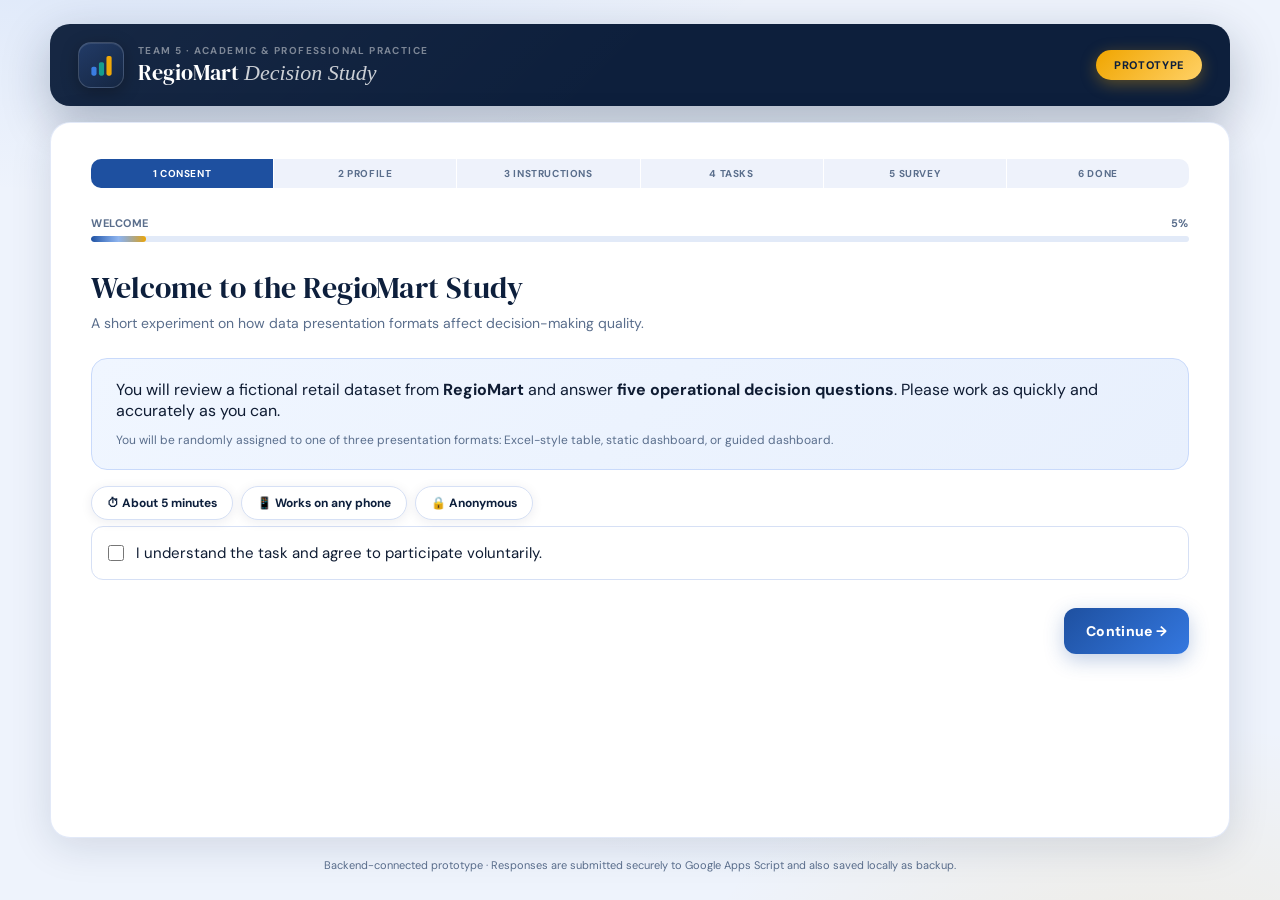
==== commit eaad73b1: "Add files via upload" ====
--- a/index.html
+++ b/index.html
@@ -2,7 +2,16 @@
 <html lang="en">
 <head>
 <meta charset="UTF-8"/>
-<meta name="viewport" content="width=device-width, initial-scale=1.0"/>
+<meta name="viewport" content="width=device-width, initial-scale=1.0, viewport-fit=cover"/>
+<meta name="theme-color" content="#0d1f3c"/>
+<meta name="description" content="RegioMart Decision-Making Experiment — Team 5, University of Bremen. A ~5-minute study on how data presentation formats affect business decisions."/>
+<meta name="mobile-web-app-capable" content="yes"/>
+<meta name="apple-mobile-web-app-capable" content="yes"/>
+<meta name="apple-mobile-web-app-status-bar-style" content="black-translucent"/>
+<meta name="apple-mobile-web-app-title" content="RegioMart Study"/>
+<meta name="format-detection" content="telephone=no"/>
+<link rel="icon" type="image/png" href="[data-uri]"/>
+<link rel="apple-touch-icon" href="[data-uri]"/>
 <title>RegioMart Decision-Making Experiment</title>
 <link href="https://fonts.googleapis.com/css2?family=DM+Serif+Display:ital@0;1&family=DM+Sans:opsz,wght@9..40,300;9..40,400;9..40,500;9..40,700;9..40,800&display=swap" rel="stylesheet"/>
 <style>
@@ -29,7 +38,7 @@
 }
 *{box-sizing:border-box;margin:0;padding:0}
 html{scroll-behavior:smooth}
-body{font-family:'DM Sans',system-ui,sans-serif;background:#eef3fc;color:var(--text);min-height:100vh;overflow-x:hidden}
+body{font-family:'DM Sans',system-ui,sans-serif;background:#eef3fc;color:var(--text);min-height:100dvh;overflow-x:hidden;-webkit-font-smoothing:antialiased;text-rendering:optimizeLegibility;-webkit-tap-highlight-color:transparent}
 
 /* ── ANIMATED BACKGROUND ── */
 body::before{
@@ -42,7 +51,7 @@
 }
 
 /* ── SHELL ── */
-.app-shell{max-width:1220px;margin:0 auto;min-height:100vh;padding:24px 20px;display:flex;flex-direction:column;gap:16px}
+.app-shell{max-width:1220px;margin:0 auto;min-height:100dvh;padding:24px 20px;padding-left:max(20px,env(safe-area-inset-left));padding-right:max(20px,env(safe-area-inset-right));padding-bottom:max(24px,env(safe-area-inset-bottom));display:flex;flex-direction:column;gap:16px}
 
 /* ── HEADER ── */
 header{
@@ -52,7 +61,11 @@
   position:relative;overflow:hidden;
 }
 header::after{content:'';position:absolute;inset:0;background:linear-gradient(135deg,rgba(255,255,255,.04) 0%,transparent 50%);pointer-events:none}
-.header-logo{display:flex;flex-direction:column;gap:2px}
+.header-brand{display:flex;align-items:center;gap:14px;min-width:0}
+.logo-mark{width:46px;height:46px;flex-shrink:0;border-radius:13px;background:linear-gradient(145deg,#1a3461,#0d1f3c);border:1px solid rgba(255,255,255,.16);display:flex;align-items:center;justify-content:center;box-shadow:0 4px 16px rgba(0,0,0,.35),inset 0 1px 0 rgba(255,255,255,.1)}
+.logo-mark svg{width:27px;height:27px}
+.header-logo{display:flex;flex-direction:column;gap:2px;min-width:0}
+.h1-light{opacity:.78;font-style:italic}
 .eyebrow{font-size:10px;font-weight:700;letter-spacing:.14em;text-transform:uppercase;color:rgba(255,255,255,.45)}
 h1{font-family:'DM Serif Display',Georgia,serif;font-size:22px;color:#fff;font-weight:400;line-height:1.2}
 .badge{
@@ -99,7 +112,7 @@
 input[type="number"],input[type="text"],select,textarea{
   width:100%;padding:11px 14px;
   border:1.5px solid #d0dbf0;border-radius:12px;
-  font-size:14px;font-family:inherit;color:var(--text);
+  font-size:16px;font-family:inherit;color:var(--text);
   background:white;transition:border-color .2s,box-shadow .2s;outline:none;
   -webkit-appearance:none;appearance:none;
 }
@@ -114,7 +127,8 @@
 /* ── RADIO GROUP ── */
 .radio-group{display:flex;flex-direction:column;gap:8px;margin:12px 0}
 .radio-option{
-  display:flex;align-items:center;gap:12px;padding:12px 16px;
+  display:flex;align-items:center;gap:12px;padding:12px 16px;min-height:48px;
+  touch-action:manipulation;
   border:1.5px solid #d6e0f5;border-radius:12px;cursor:pointer;
   transition:all .18s;background:white;font-size:14px;font-weight:500;
 }
@@ -129,6 +143,7 @@
 .actions{display:flex;gap:12px;justify-content:flex-end;margin-top:28px;flex-wrap:wrap}
 button{
   border:0;border-radius:12px;padding:13px 22px;
+  min-height:46px;touch-action:manipulation;user-select:none;-webkit-user-select:none;
   font-weight:800;font-size:14px;cursor:pointer;
   font-family:inherit;letter-spacing:.02em;
   background:linear-gradient(135deg,var(--blue),var(--blue2));
@@ -147,11 +162,11 @@
 .caption{font-size:11px;color:var(--muted);font-weight:600;text-transform:uppercase;letter-spacing:.08em}
 
 /* ── TABLE ── */
-.table-wrap{max-height:450px;overflow:auto;border:1.5px solid #d6e0f5;border-radius:14px;background:white;margin-top:8px}
+.table-wrap{max-height:450px;overflow:auto;-webkit-overflow-scrolling:touch;border:1.5px solid #d6e0f5;border-radius:14px;background:white;margin-top:8px}
 .table-wrap::-webkit-scrollbar{width:6px;height:6px}
 .table-wrap::-webkit-scrollbar-track{background:#f0f4fa}
 .table-wrap::-webkit-scrollbar-thumb{background:#b0c0de;border-radius:3px}
-table{border-collapse:collapse;width:100%;font-size:12.5px}
+table{border-collapse:collapse;width:100%;min-width:660px;font-size:12.5px}
 thead th{position:sticky;top:0;background:var(--navy);color:white;padding:10px 12px;border-right:1px solid rgba(255,255,255,.12);text-align:left;z-index:2;font-weight:700;letter-spacing:.04em;font-size:11px;text-transform:uppercase}
 thead th:last-child{border-right:none}
 td{padding:8px 12px;border-bottom:1px solid #eef2fb;text-align:right;white-space:nowrap;font-size:13px;font-variant-numeric:tabular-nums}
@@ -267,37 +282,118 @@
 /* ── TOOLTIPS ── */
 [title]{cursor:help}
 
+/* ── STORE ROWS (dashboard) ── */
+.store-row{display:grid;grid-template-columns:110px 1fr 1fr;gap:6px;align-items:center;margin:8px 0;font-size:12px}
+.store-row-2{grid-template-columns:110px 1fr;margin:6px 0}
+
+/* ── WELCOME CHIPS ── */
+.chip-row{display:flex;gap:8px;flex-wrap:wrap;margin:16px 0 6px}
+.chip{display:inline-flex;align-items:center;gap:6px;background:white;border:1.5px solid #d6e0f5;border-radius:999px;padding:8px 15px;font-size:12px;font-weight:700;color:var(--navy);box-shadow:var(--shadow-sm)}
+
+/* ── PROGRESS SHIMMER ── */
+.progress>div{position:relative;overflow:hidden}
+.progress>div::after{content:'';position:absolute;inset:0;background:linear-gradient(90deg,transparent,rgba(255,255,255,.45),transparent);animation:shimmer 2.4s ease-in-out infinite}
+@keyframes shimmer{from{transform:translateX(-100%)}to{transform:translateX(100%)}}
+
+/* ── TOAST ── */
+.toast{position:fixed;left:50%;bottom:max(26px,env(safe-area-inset-bottom));transform:translate(-50%,16px);background:var(--navy);color:#fff;padding:13px 20px;border-radius:14px;font-size:13.5px;font-weight:600;box-shadow:0 12px 36px rgba(13,31,60,.45);z-index:999;opacity:0;pointer-events:none;transition:opacity .25s,transform .25s;max-width:min(460px,calc(100vw - 36px));text-align:center;line-height:1.5}
+.toast.show{opacity:1;transform:translate(-50%,0)}
+.toast.warn{background:#7c2d12;border:1px solid rgba(253,186,116,.6)}
+
+/* ── FLOATING "BACK TO QUESTION" BUTTON ── */
+.fab-answer{display:none}
+
 /* ── MEDIA QUERIES ── */
 @media(max-width:900px){
   .grid,.grid3,.dashboard,.task-layout{grid-template-columns:1fr}
   .question-box{position:static}
+  .task-layout aside{order:-1}
   main{padding:24px 20px}
   h1{font-size:18px}
   .likert-head,.likert-line{grid-template-columns:1fr repeat(7,34px)}
-}
-@media(max-width:600px){
-  .step span{display:none}
-  .likert-head,.likert-line{grid-template-columns:1fr repeat(7,30px)}
+  .fab-answer{
+    display:flex;position:fixed;right:max(16px,env(safe-area-inset-right));bottom:max(18px,env(safe-area-inset-bottom));
+    z-index:60;align-items:center;gap:7px;padding:13px 19px;border-radius:999px;
+    background:linear-gradient(135deg,var(--accent),var(--accent2));color:var(--navy);
+    font-weight:800;font-size:13px;box-shadow:0 10px 30px rgba(240,165,0,.5);min-height:48px;
+  }
+  .fab-answer:hover{transform:none}
+}
+@media(max-width:700px){
+  /* Likert becomes tap-friendly pill grid */
+  .likert-head .scale-labels,.likert-head div:not(:first-child){display:none}
+  .likert-head{grid-template-columns:1fr;padding:10px 14px}
+  .likert-line{display:grid;grid-template-columns:repeat(7,1fr);gap:6px;padding:14px 12px}
+  .likert-line .stmt{grid-column:1/-1;margin-bottom:8px;padding-right:0;font-size:13.5px;font-weight:600;color:var(--navy)}
+  .likert-line label{position:relative;flex-direction:row;justify-content:center;border:1.5px solid #d6e0f5;border-radius:10px;padding:11px 0;background:white;font-size:14px;font-weight:700;color:var(--muted);min-height:42px;touch-action:manipulation;transition:all .15s}
+  .likert-line label input{position:absolute;opacity:0;pointer-events:none}
+  .likert-line label:has(input:checked){border-color:var(--blue2);background:linear-gradient(135deg,#eaf2ff,#dce9ff);color:var(--blue);box-shadow:0 0 0 2px rgba(52,120,224,.2)}
+  .likert-line label:has(input:checked) input{transform:none}
+}
+@media(max-width:640px){
+  .app-shell{padding:12px;gap:12px;padding-left:max(12px,env(safe-area-inset-left));padding-right:max(12px,env(safe-area-inset-right))}
+  header{padding:13px 16px;flex-wrap:wrap;gap:10px;border-radius:16px}
+  .logo-mark{width:40px;height:40px;border-radius:11px}
+  .logo-mark svg{width:23px;height:23px}
+  h1{font-size:16.5px}
+  .eyebrow{font-size:9px}
+  .badge{padding:7px 13px;font-size:10px}
+  main{padding:20px 16px;border-radius:16px;min-height:0}
+  .section-head h2{font-size:23px}
+  .section-head p{font-size:13.5px}
+  .card{padding:16px 16px;border-radius:14px}
+  .actions{flex-direction:column}
+  .actions button{width:100%}
+  .question-box{padding:18px 16px;border-radius:16px}
+  .step .step-l{display:none}
+  .step{padding:9px 2px;font-size:11px}
+  .bar-row{grid-template-columns:78px 1fr 58px;gap:6px}
+  .bar-row div:first-child{font-size:11px;overflow:hidden;text-overflow:ellipsis;white-space:nowrap}
+  .bar-val{font-size:11px}
+  .chart-card{padding:15px 14px}
+  .store-row{grid-template-columns:82px 1fr 1fr}
+  .store-row .small,.store-row div{font-size:10.5px}
+  .store-row div:first-child{font-size:11px;overflow:hidden;text-overflow:ellipsis;white-space:nowrap}
+  .tabs{flex-wrap:nowrap;overflow-x:auto;-webkit-overflow-scrolling:touch;scrollbar-width:none}
+  .tabs::-webkit-scrollbar{display:none}
+  .tab{white-space:nowrap;flex-shrink:0;padding:10px 14px}
+  /* Sticky first column so store names stay visible while swiping the table */
+  #excelTable td:first-child,#excelTable th:first-child{position:sticky;left:0;background:white;z-index:1;box-shadow:2px 0 4px rgba(13,31,60,.06)}
+  #excelTable thead th:first-child{z-index:3;background:var(--navy)}
+  #excelTable tr:nth-child(even) td:first-child{background:#f8faff}
+  .table-wrap{max-height:55vh}
+  .kpi strong{font-size:19px}
+  .grid3{gap:12px}
+  footer{font-size:10px;line-height:1.5}
 }
 </style>
 </head>
 <body>
 <div class="app-shell">
   <header>
-    <div class="header-logo">
-      <p class="eyebrow">Team 5 · Academic &amp; Professional Practice</p>
-      <h1>RegioMart Decision-Making Experiment</h1>
+    <div class="header-brand">
+      <div class="logo-mark" aria-hidden="true">
+        <svg viewBox="0 0 24 24" fill="none" xmlns="http://www.w3.org/2000/svg">
+          <rect x="3" y="13" width="4.6" height="8" rx="1.6" fill="#3478e0"/>
+          <rect x="9.7" y="9" width="4.6" height="12" rx="1.6" fill="#0f9a8a"/>
+          <rect x="16.4" y="3.5" width="4.6" height="17.5" rx="1.6" fill="#f0a500"/>
+        </svg>
+      </div>
+      <div class="header-logo">
+        <p class="eyebrow">Team 5 · Academic &amp; Professional Practice</p>
+        <h1>RegioMart <span class="h1-light">Decision Study</span></h1>
+      </div>
     </div>
     <div class="badge" id="conditionBadge">Prototype</div>
   </header>
-  <main id="app"></main>
+  <main id="app"><noscript>This study requires JavaScript. Please enable it and reload the page.</noscript></main>
   <footer>Backend-connected prototype · Responses are submitted securely to Google Apps Script and also saved locally as backup.</footer>
 </div>
 
 <script>
 /* ─── BACKEND CONFIGURATION ─── */
-const BACKEND_URL = "https://script.google.com/macros/s/AKfycbzRyeLxjzHSgNPFyncv-MfCMDbLCQV4NZy-WnodPyzgGUsQu6GjiVgRd9yRqo3adKxP/exec";
-const BACKEND_DEPLOYMENT_ID = "AKfycbzRyeLxjzHSgNPFyncv-MfCMDbLCQV4NZy-WnodPyzgGUsQu6GjiVgRd9yRqo3adKxP";
+const BACKEND_URL = "https://script.google.com/macros/s/AKfycbyH0YktftWXqg9Tiblvk8y4Kk6UKtlPCF3JCckWarJEZhHrUvND3dYE0yiX_Xs_AnD0/exec";
+const BACKEND_DEPLOYMENT_ID = "AKfycbyH0YktftWXqg9Tiblvk8y4Kk6UKtlPCF3JCckWarJEZhHrUvND3dYE0yiX_Xs_AnD0";
 const STUDY_NAME = "RegioMart Decision-Making Experiment";
 const PROTOTYPE_VERSION = "backend-connected-v1.0";
 
@@ -334,16 +430,20 @@
     user_agent:navigator.userAgent
   };
 
+  // Google Apps Script receives this safely as e.parameter.
+  // This is more reliable than raw JSON for GitHub Pages + Apps Script.
+  const formData = new URLSearchParams();
+  Object.keys(payload).forEach(key => {
+    formData.append(key, payload[key] == null ? "" : String(payload[key]));
+  });
+
   try{
     await fetch(BACKEND_URL,{
       method:"POST",
       mode:"no-cors",
-      headers:{
-        "Content-Type":"text/plain;charset=utf-8"
-      },
-      body:JSON.stringify(payload)
+      body:formData
     });
-    setBackendStatus("Submission request sent to Google Apps Script. Because no-cors is used, the browser cannot read the server response.","success");
+    setBackendStatus("Results submitted to Google Sheet. Please refresh the sheet to check the new row.","success");
     return true;
   }catch(error){
     console.error("Backend submission failed:",error);
@@ -378,6 +478,17 @@
 
 /* ─── UTILS ─── */
 function $(id){return document.getElementById(id);}
+let toastTimer=null;
+function showToast(msg,type){
+  let el=document.querySelector('.toast');
+  if(!el){el=document.createElement('div');document.body.appendChild(el);}
+  el.className='toast'+(type==='warn'?' warn':'');
+  el.textContent=msg;
+  void el.offsetWidth;
+  el.classList.add('show');
+  clearTimeout(toastTimer);
+  toastTimer=setTimeout(()=>el.classList.remove('show'),3200);
+}
 function fmtEuro(n){return new Intl.NumberFormat('de-DE').format(Math.round(n));}
 function sum(arr,fn){return arr.reduce((a,x)=>a+(fn?fn(x):x),0);}
 function groupBy(arr,keyFn){return arr.reduce((m,x)=>{const k=keyFn(x);(m[k]||=[]).push(x);return m;},{});}
@@ -394,6 +505,7 @@
   void app.offsetWidth;
   app.classList.add('flash');
   setBadge();
+  window.scrollTo({top:0});
 }
 function startTimer(){state.pageStart=performance.now();}
 function stopTimer(id){if(state.pageStart){state.times[id]=Math.round((performance.now()-state.pageStart)/1000);state.pageStart=null;}}
@@ -413,7 +525,7 @@
 
 function steps(active){
   const s=[['1','Consent'],['2','Profile'],['3','Instructions'],['4','Tasks'],['5','Survey'],['6','Done']];
-  return `<div class="step-row">${s.map(([n,l],i)=>`<div class="step ${i<active?'done':i===active?'active':''}"><span>${n}. ${l}</span></div>`).join('')}</div>`;
+  return `<div class="step-row">${s.map(([n,l],i)=>`<div class="step ${i<active?'done':i===active?'active':''}"><span class="step-n">${i<active?'✓':n}</span><span class="step-l">&nbsp;${l}</span></div>`).join('')}</div>`;
 }
 
 /* ─── SCREENS ─── */
@@ -429,6 +541,11 @@
       <p style="margin-bottom:10px">You will review a fictional retail dataset from <strong>RegioMart</strong> and answer <strong>five operational decision questions</strong>. Please work as quickly and accurately as you can.</p>
       <p class="small">You will be randomly assigned to one of three presentation formats: Excel-style table, static dashboard, or guided dashboard.</p>
     </div>
+    <div class="chip-row">
+      <span class="chip">⏱ About 5 minutes</span>
+      <span class="chip">📱 Works on any phone</span>
+      <span class="chip">🔒 Anonymous</span>
+    </div>
     <label class="consent-row">
       <input type="checkbox" id="consent"/>
       <span>I understand the task and agree to participate voluntarily.</span>
@@ -438,7 +555,7 @@
 }
 
 function goControls(){
-  if(!$("consent").checked){alert("Please confirm your consent before continuing.");return;}
+  if(!$("consent").checked){showToast("Please confirm your consent before continuing.","warn");return;}
   state.condition=decideCondition();
   controls();
 }
@@ -511,7 +628,7 @@
 
 function saveControls(){
   const age=$("age").value,edu=$("education").value,work=$("workexp").value,dash=$("dashfreq").value,cv=$("colorvision").value;
-  if(!age||!edu||!work||!dash||!cv){alert("Please complete all fields.");return;}
+  if(!age||!edu||!work||!dash||!cv){showToast("Please complete all fields before continuing.","warn");return;}
   state.controls={age,education:edu,workexp:work,excel:$("excel").value,dashfreq:dash,dataexp:$("dataexp").value,colorvision:cv};
   instructions();
 }
@@ -574,8 +691,8 @@
 
 function checkPractice(){
   const sel=document.querySelector('input[name="practice"]:checked');
-  if(!sel){alert("Please select an answer.");return;}
-  if(sel.value!=="Store B"){alert("Please read the example again carefully. Store B has €12,000 which is higher than Store A's €10,000. The correct answer is Store B.");return;}
+  if(!sel){showToast("Please select an answer.","warn");return;}
+  if(sel.value!=="Store B"){showToast("Not quite — Store B has €12,000, which is higher than Store A's €10,000. Please try again.","warn");return;}
   state.taskIndex=0;
   taskPage();
 }
@@ -781,7 +898,7 @@
       <div class="chart-card">
         <div class="chart-title">Store: Revenue Growth &amp; Gross Margin</div>
         <div class="chart-sub">Both above average = recommended for investment</div>
-        ${m.annualStore.map(x=>`<div style="display:grid;grid-template-columns:110px 1fr 1fr;gap:6px;align-items:center;margin:8px 0;font-size:12px">
+        ${m.annualStore.map(x=>`<div class="store-row">
           <div style="font-weight:700;color:var(--navy)">${x.label}</div>
           <div style="background:${x.aboveGrowth?'#dcfce7':'#fee2e2'};border-radius:8px;padding:4px 8px;font-size:11px;font-weight:700;color:${x.aboveGrowth?'#166534':'#991b1b'}">
             Growth ${x.growth.toFixed(1)}% ${x.aboveGrowth?'↑':'↓'}
@@ -827,7 +944,7 @@
       <div class="chart-card">
         <div class="chart-title">Store: Growth &amp; Gross Margin</div>
         <div class="chart-sub">For multi-criteria investment decision</div>
-        ${m.annualStore.map(x=>`<div style="display:grid;grid-template-columns:110px 1fr;gap:6px;align-items:center;margin:6px 0;font-size:12px">
+        ${m.annualStore.map(x=>`<div class="store-row store-row-2">
           <div style="font-weight:700">${x.label}</div>
           <div class="small">Growth ${x.growth.toFixed(1)}% · Margin ${x.margin.toFixed(1)}%</div>
         </div>`).join('')}
@@ -902,14 +1019,24 @@
         </div>
       </aside>
     </div>
+    <button class="fab-answer" type="button" onclick="document.querySelector('.question-box').scrollIntoView({behavior:'smooth',block:'start'})">▲&nbsp;Question</button>
   `);
+  const qb=document.querySelector('.question-box'),fab=document.querySelector('.fab-answer');
+  if(qb&&fab&&'IntersectionObserver' in window){
+    fab.style.transition='opacity .25s';fab.style.opacity='0';fab.style.pointerEvents='none';
+    new IntersectionObserver(en=>{
+      const vis=en[0].isIntersecting;
+      fab.style.opacity=vis?'0':'1';
+      fab.style.pointerEvents=vis?'none':'auto';
+    },{threshold:.15}).observe(qb);
+  }
   startTimer();
 }
 
 function submitTask(){
   const t=state.taskOrder[state.taskIndex];
   const selected=document.querySelector('input[name="answer"]:checked');
-  if(!selected){alert("Please select an answer before submitting.");return;}
+  if(!selected){showToast("Please select an answer before submitting.","warn");return;}
   stopTimer(t.id);
   state.answers[t.id]=selected.value;
   state.taskIndex++;
@@ -932,7 +1059,10 @@
     ${progressBar(84,'Cognitive Load')}
     <div class="section-head">
       <h2>Cognitive Load Questions</h2>
-      <p>Rate each statement on a 7-point scale. <strong>1 = strongly disagree</strong>, <strong>7 = strongly agree</strong>.</p>
+      <p>Think about the data format you just used. Rate each statement on a 7-point scale.</p>
+    </div>
+    <div class="card card-info" style="padding:12px 18px;margin-bottom:16px">
+      <p style="font-size:13px;margin:0"><strong>Scale: 1 = Strongly disagree &nbsp;·&nbsp; 4 = Neutral &nbsp;·&nbsp; 7 = Strongly agree</strong></p>
     </div>
     <div class="likert-table">
       <div class="likert-head">
@@ -952,7 +1082,7 @@
 function saveCognitive(){
   for(const id of["mental","difficulty","pressure","effort","frustration","confidence"]){
     const el=document.querySelector(`input[name="${id}"]:checked`);
-    if(!el){alert("Please answer all questions.");return;}
+    if(!el){showToast("Please answer all statements before continuing.","warn");return;}
     state.cognitive[id]=el.value;
   }
   manipulationCheck();
@@ -967,23 +1097,31 @@
       <h2>Final Questions</h2>
       <p>A few last questions about your experience.</p>
     </div>
+    <div style="margin-bottom:18px">
+      <label class="field-label">Which format did you use?</label>
+      <select id="seen" style="max-width:380px">
+        <option value="">Select…</option>
+        <option>Excel/table</option>
+        <option>Static dashboard</option>
+        <option>Guided dashboard</option>
+        <option>I am not sure</option>
+      </select>
+    </div>
     <div class="grid" style="margin-bottom:18px">
       <div>
-        <label class="field-label">Which format did you use?</label>
-        <select id="seen">
-          <option value="">Select…</option>
-          <option>Excel/table</option>
-          <option>Static dashboard</option>
-          <option>Guided dashboard</option>
-          <option>I am not sure</option>
-        </select>
-      </div>
-      <div>
-        <label class="field-label">How interactive was the format? (1 = not interactive, 7 = very interactive) — <span id="interactv">4</span></label>
-        <div class="range-row">
+        <label class="field-label">How interactive was the format? — <span id="interactv">4</span> / 7</label>
+        <div class="range-row" style="margin-top:8px">
           <span style="font-size:11px;color:var(--muted)">Not at all</span>
           <input id="interact" type="range" min="1" max="7" value="4" style="flex:1" oninput="$('interactv').textContent=this.value"/>
-          <span style="font-size:11px;color:var(--muted)">Very</span>
+          <span style="font-size:11px;color:var(--muted)">Very interactive</span>
+        </div>
+      </div>
+      <div>
+        <label class="field-label">How clear and easy to understand was the data format? — <span id="clarityv">4</span> / 7</label>
+        <div class="range-row" style="margin-top:8px">
+          <span style="font-size:11px;color:var(--muted)">Very unclear</span>
+          <input id="clarity" type="range" min="1" max="7" value="4" style="flex:1" oninput="$('clarityv').textContent=this.value"/>
+          <span style="font-size:11px;color:var(--muted)">Very clear</span>
         </div>
       </div>
     </div>
@@ -995,8 +1133,8 @@
 
 function finish(){
   const seen=$("seen").value;
-  if(!seen){alert("Please answer the format question.");return;}
-  state.manipulation={seen,interactivity:$("interact").value};
+  if(!seen){showToast("Please answer the format question.","warn");return;}
+  state.manipulation={seen,interactivity:$("interact").value,clarity:$("clarity").value};
   state.feedback=$("feedback").value;
   const result=makeResult();
   try{localStorage.setItem('regiomart_last_result',JSON.stringify(result));}catch(e){}
@@ -1037,10 +1175,13 @@
         <div class="accuracy-pills">${pills}</div>
       </div>
       <div class="card" style="margin:0;border:1.5px solid #d6e0f5">
-        <p style="font-weight:700;color:var(--navy);margin-bottom:10px">Response Times</p>
-        ${tasks.map(t=>`<div style="display:flex;justify-content:space-between;font-size:13px;padding:6px 0;border-bottom:1px solid #eef2fb">
-          <span>${t.title.split('—')[0].trim()}</span>
-          <span style="font-weight:700;color:${correct[t.id]?'var(--teal)':'var(--rose)'}">${state.times[t.id]||'—'}s</span>
+        <p style="font-weight:700;color:var(--navy);margin-bottom:10px">Response Times &amp; Answers</p>
+        ${tasks.map(t=>`<div style="border-bottom:1px solid #eef2fb;padding:8px 0">
+          <div style="display:flex;justify-content:space-between;font-size:13px;margin-bottom:3px">
+            <span style="font-weight:600">${t.title.split('—')[0].trim()}</span>
+            <span style="font-weight:700;color:${correct[t.id]?'var(--teal)':'var(--rose)'}">${state.times[t.id]||'—'}s &nbsp;${correct[t.id]?'✓':'✗'}</span>
+          </div>
+          <div style="font-size:11px;color:var(--muted)">Your answer: <strong style="color:${correct[t.id]?'var(--teal)':'var(--rose)'}">${state.answers[t.id]||'—'}</strong>${!correct[t.id]?` · Correct: <strong style="color:var(--teal)">${answerKey[t.id]}</strong>`:''}</div>
         </div>`).join('')}
       </div>
     </div>
@@ -1064,22 +1205,63 @@
 function makeResult(){
   const correct={};let score=0;
   for(const t of tasks){correct[t.id]=state.answers[t.id]===answerKey[t.id]?1:0;score+=correct[t.id];}
+
+  const totalTime = tasks.reduce((sum,t)=>sum+(Number(state.times[t.id])||0),0);
+
   return{
     study_name:STUDY_NAME,
     prototype_version:PROTOTYPE_VERSION,
     participant_id:state.participant,
-    participant:state.participant,
     condition:state.condition,
     timestamp:new Date().toISOString(),
-    ...state.controls,
-    ...Object.fromEntries(tasks.map(t=>[`${t.id}_answer`,state.answers[t.id]||''])),
-    ...Object.fromEntries(tasks.map(t=>[`${t.id}_correct`,correct[t.id]])),
-    accuracy:score/5,
-    ...Object.fromEntries(tasks.map(t=>[`${t.id}_time_seconds`,state.times[t.id]||''])),
-    ...state.cognitive,
-    format_seen:state.manipulation.seen,
-    interactivity_rating:state.manipulation.interactivity,
-    feedback:state.feedback
+
+    // ── Control variables ──
+    age:state.controls.age||'',
+    education:state.controls.education||'',
+    work_experience:state.controls.workexp||'',      // FIX: was state.controls.work
+    excel_experience:state.controls.excel||'',
+    dashboard_experience:state.controls.dashfreq||'', // FIX: was state.controls.dashboard
+    data_analysis_experience:state.controls.dataexp||'',
+    color_vision:state.controls.colorvision||'',
+
+    // ── Task presentation order ──
+    task_order:state.taskOrder.map(t=>t.id).join(','),
+
+    // ── Decision accuracy (keyed by question ID, not position) ──
+    q1_answer:state.answers.q1||'',   // FIX: was state.answers.task1
+    q2_answer:state.answers.q2||'',
+    q3_answer:state.answers.q3||'',
+    q4_answer:state.answers.q4||'',
+    q5_answer:state.answers.q5||'',
+    q1_correct:correct.q1||0,          // FIX: was correct.task1 (undefined)
+    q2_correct:correct.q2||0,
+    q3_correct:correct.q3||0,
+    q4_correct:correct.q4||0,
+    q5_correct:correct.q5||0,
+    accuracy_score:score,
+    accuracy_percent:Math.round(score/5*100),
+
+    // ── Decision speed (seconds per question) ──
+    time_q1:state.times.q1||'',       // FIX: was state.times.task1
+    time_q2:state.times.q2||'',
+    time_q3:state.times.q3||'',
+    time_q4:state.times.q4||'',
+    time_q5:state.times.q5||'',
+    total_time_seconds:totalTime,
+
+    // ── Cognitive load (adapted NASA-TLX) ──
+    cl_mental_demand:state.cognitive.mental||'',
+    cl_difficulty:state.cognitive.difficulty||'',
+    cl_time_pressure:state.cognitive.pressure||'',
+    cl_effort:state.cognitive.effort||'',
+    cl_frustration:state.cognitive.frustration||'',
+    cl_confidence:state.cognitive.confidence||'',
+
+    // ── Manipulation check ──
+    used_condition:state.manipulation.seen||'',
+    perceived_interactivity:state.manipulation.interactivity||'',
+    perceived_clarity:state.manipulation.clarity||'',  // FIX: was hardcoded ''
+    feedback:state.feedback||''
   };
 }
 
@@ -1088,12 +1270,13 @@
   const csv=keys.join(',')+'\n'+keys.map(k=>`"${String(r[k]).replaceAll('"','""')}"`).join(',');
   const blob=new Blob([csv],{type:'text/csv'});
   const url=URL.createObjectURL(blob);
-  const a=document.createElement('a');a.href=url;a.download=`regiomart_result_${r.participant_id||r.participant}.csv`;a.click();
+  const a=document.createElement('a');a.href=url;a.download=`regiomart_result_${r.participant_id}.csv`;a.click();
   URL.revokeObjectURL(url);
 }
 
 /* ─── INIT ─── */
 welcome();
+/* mobile-enhanced v2.0 */
 </script>
 </body>
 </html>
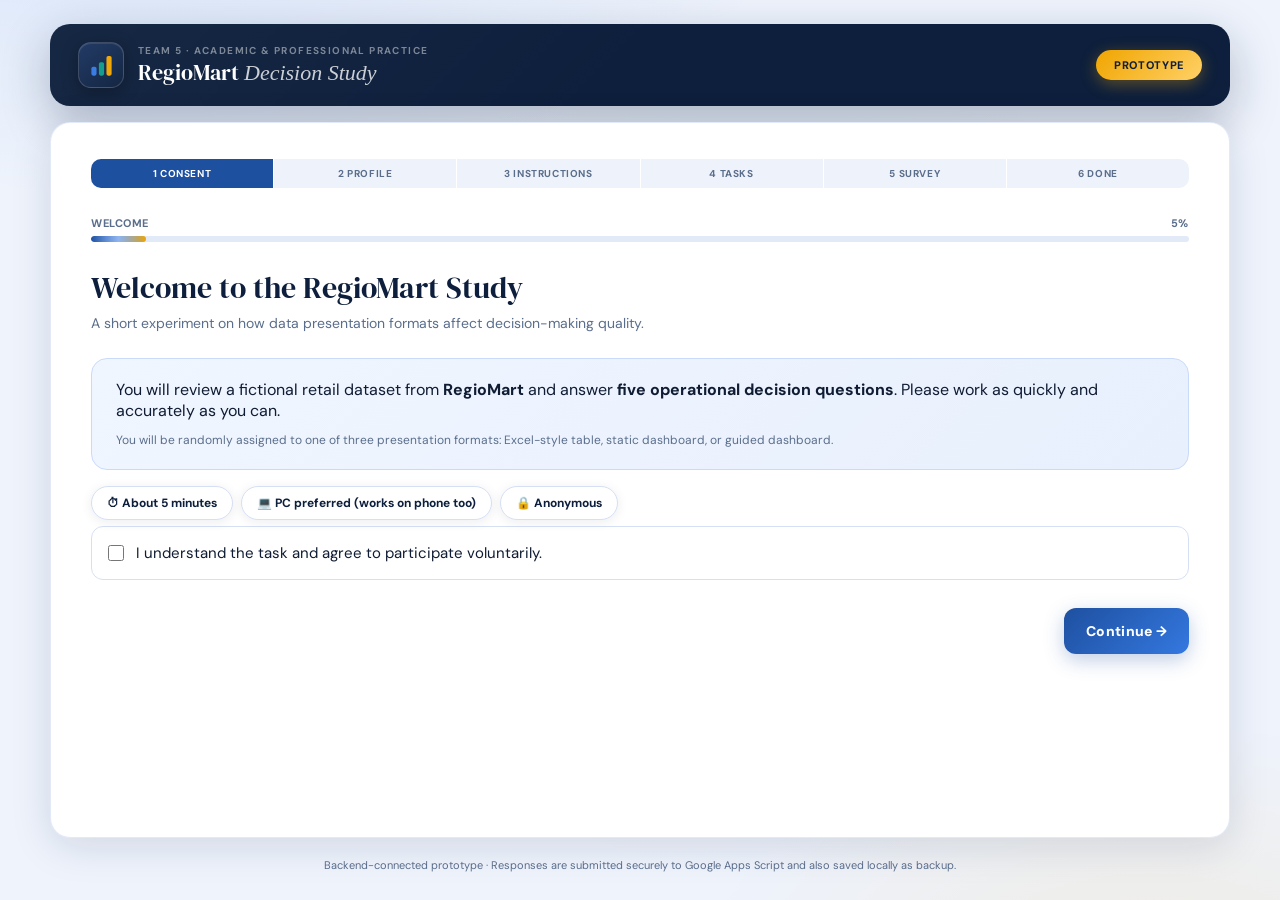
==== commit c8c2041c: "Add files via upload" ====
--- a/index.html
+++ b/index.html
@@ -392,7 +392,7 @@
 
 <script>
 /* ─── BACKEND CONFIGURATION ─── */
-const BACKEND_URL = "https://script.google.com/macros/s/AKfycbyH0YktftWXqg9Tiblvk8y4Kk6UKtlPCF3JCckWarJEZhHrUvND3dYE0yiX_Xs_AnD0/exec";
+const BACKEND_URL = "https://script.google.com/macros/s/AKfycbwUSb-6pUEQxJjjiV7x49iy4QLRBqHJkkOnskAbnSZKBjwRB4DX-sjQdPP7N1jM606x/exec";
 const BACKEND_DEPLOYMENT_ID = "AKfycbyH0YktftWXqg9Tiblvk8y4Kk6UKtlPCF3JCckWarJEZhHrUvND3dYE0yiX_Xs_AnD0";
 const STUDY_NAME = "RegioMart Decision-Making Experiment";
 const PROTOTYPE_VERSION = "backend-connected-v1.0";
@@ -468,12 +468,44 @@
   {id:"q5",title:"Task 5 — Recommendation",question:"Based on full-year gross margin, which product category should management deprioritize?",options:categories}
 ];
 
+/* ─── ENVIRONMENT CAPTURE (for screen-size control variable) ─── */
+function captureEnvironment(){
+  const w = window.innerWidth || document.documentElement.clientWidth || 0;
+  const h = window.innerHeight || document.documentElement.clientHeight || 0;
+  // Inferred device class from viewport width (used as a control)
+  let deviceType = "desktop";
+  if (w > 0 && w < 600) deviceType = "mobile";
+  else if (w >= 600 && w < 1024) deviceType = "tablet";
+  let orientation = "unknown";
+  try {
+    if (screen.orientation && screen.orientation.type) orientation = screen.orientation.type;
+    else orientation = (w >= h) ? "landscape" : "portrait";
+  } catch(e){ orientation = (w >= h) ? "landscape" : "portrait"; }
+  const touch = (("ontouchstart" in window) || (navigator.maxTouchPoints > 0)) ? 1 : 0;
+  return {
+    screen_width: (screen && screen.width) || 0,
+    screen_height: (screen && screen.height) || 0,
+    viewport_width: w,
+    viewport_height: h,
+    device_pixel_ratio: window.devicePixelRatio || 1,
+    color_depth: (screen && screen.colorDepth) || 0,
+    device_type: deviceType,
+    orientation: orientation,
+    touch_support: touch,
+    platform: (navigator.platform || ""),
+    language: (navigator.language || ""),
+    user_agent: (navigator.userAgent || "")
+  };
+}
+
 /* ─── STATE ─── */
 const state={
   page:"welcome",condition:null,
   participant:createParticipantId(),
   controls:{},answers:{},times:{},cognitive:{},manipulation:{},
-  feedback:"",taskOrder:shuffle([...tasks]),taskIndex:0,pageStart:null
+  feedback:"",taskOrder:shuffle([...tasks]),taskIndex:0,pageStart:null,
+  environment: captureEnvironment(),       // captured at session start
+  environment_end: null                    // re-captured at submit (in case of resize/rotate)
 };
 
 /* ─── UTILS ─── */
@@ -543,7 +575,7 @@
     </div>
     <div class="chip-row">
       <span class="chip">⏱ About 5 minutes</span>
-      <span class="chip">📱 Works on any phone</span>
+      <span class="chip">💻 PC preferred (works on phone too)</span>
       <span class="chip">🔒 Anonymous</span>
     </div>
     <label class="consent-row">
@@ -1207,6 +1239,7 @@
   for(const t of tasks){correct[t.id]=state.answers[t.id]===answerKey[t.id]?1:0;score+=correct[t.id];}
 
   const totalTime = tasks.reduce((sum,t)=>sum+(Number(state.times[t.id])||0),0);
+  const env = (typeof captureEnvironment==='function') ? captureEnvironment() : {};
 
   return{
     study_name:STUDY_NAME,
@@ -1261,6 +1294,21 @@
     used_condition:state.manipulation.seen||'',
     perceived_interactivity:state.manipulation.interactivity||'',
     perceived_clarity:state.manipulation.clarity||'',  // FIX: was hardcoded ''
+
+    // ── Device / screen controls (added per midterm feedback) ──
+    screen_width:env.screen_width||'',
+    screen_height:env.screen_height||'',
+    viewport_width:env.viewport_width||'',
+    viewport_height:env.viewport_height||'',
+    device_pixel_ratio:env.device_pixel_ratio||'',
+    color_depth:env.color_depth||'',
+    device_type:env.device_type||'',
+    orientation:env.orientation||'',
+    touch_support:(env.touch_support!==undefined?env.touch_support:''),
+    platform:env.platform||'',
+    language:env.language||'',
+    user_agent:(env.user_agent||'').slice(0,250),
+
     feedback:state.feedback||''
   };
 }
